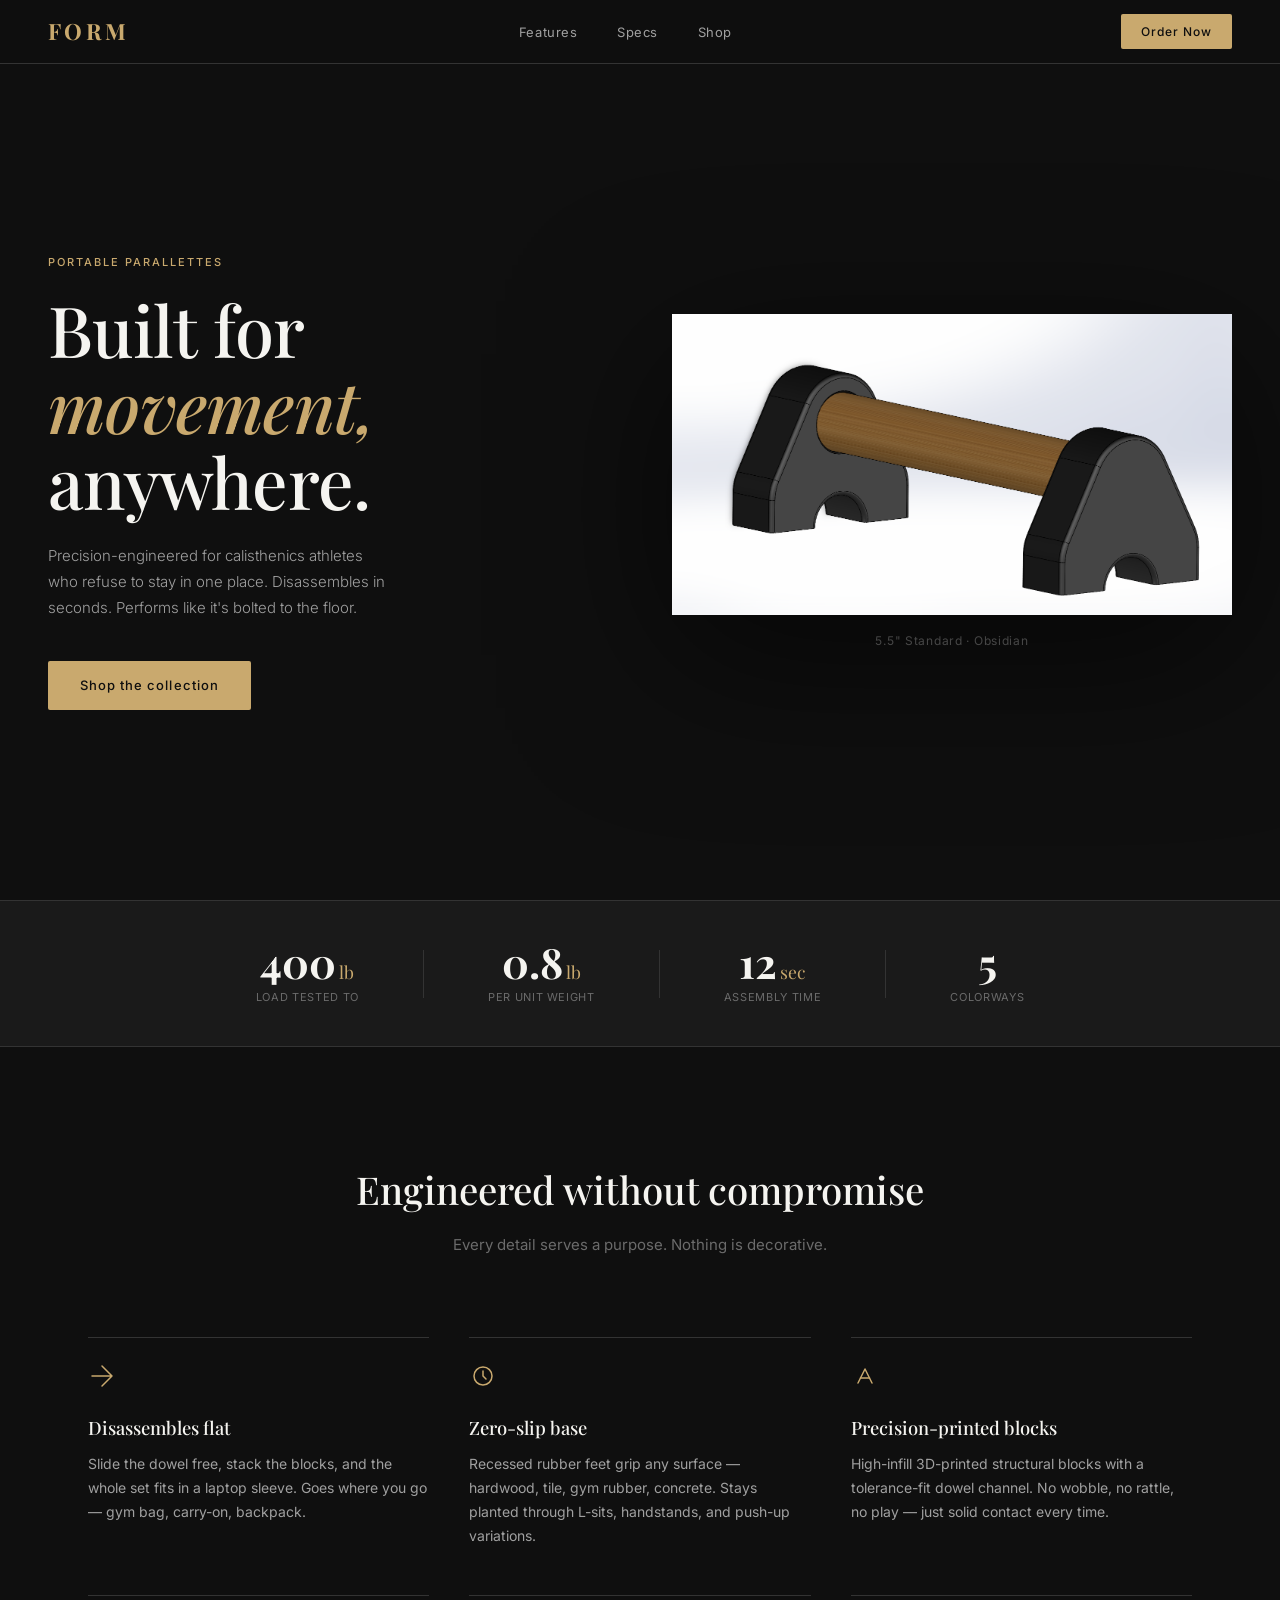
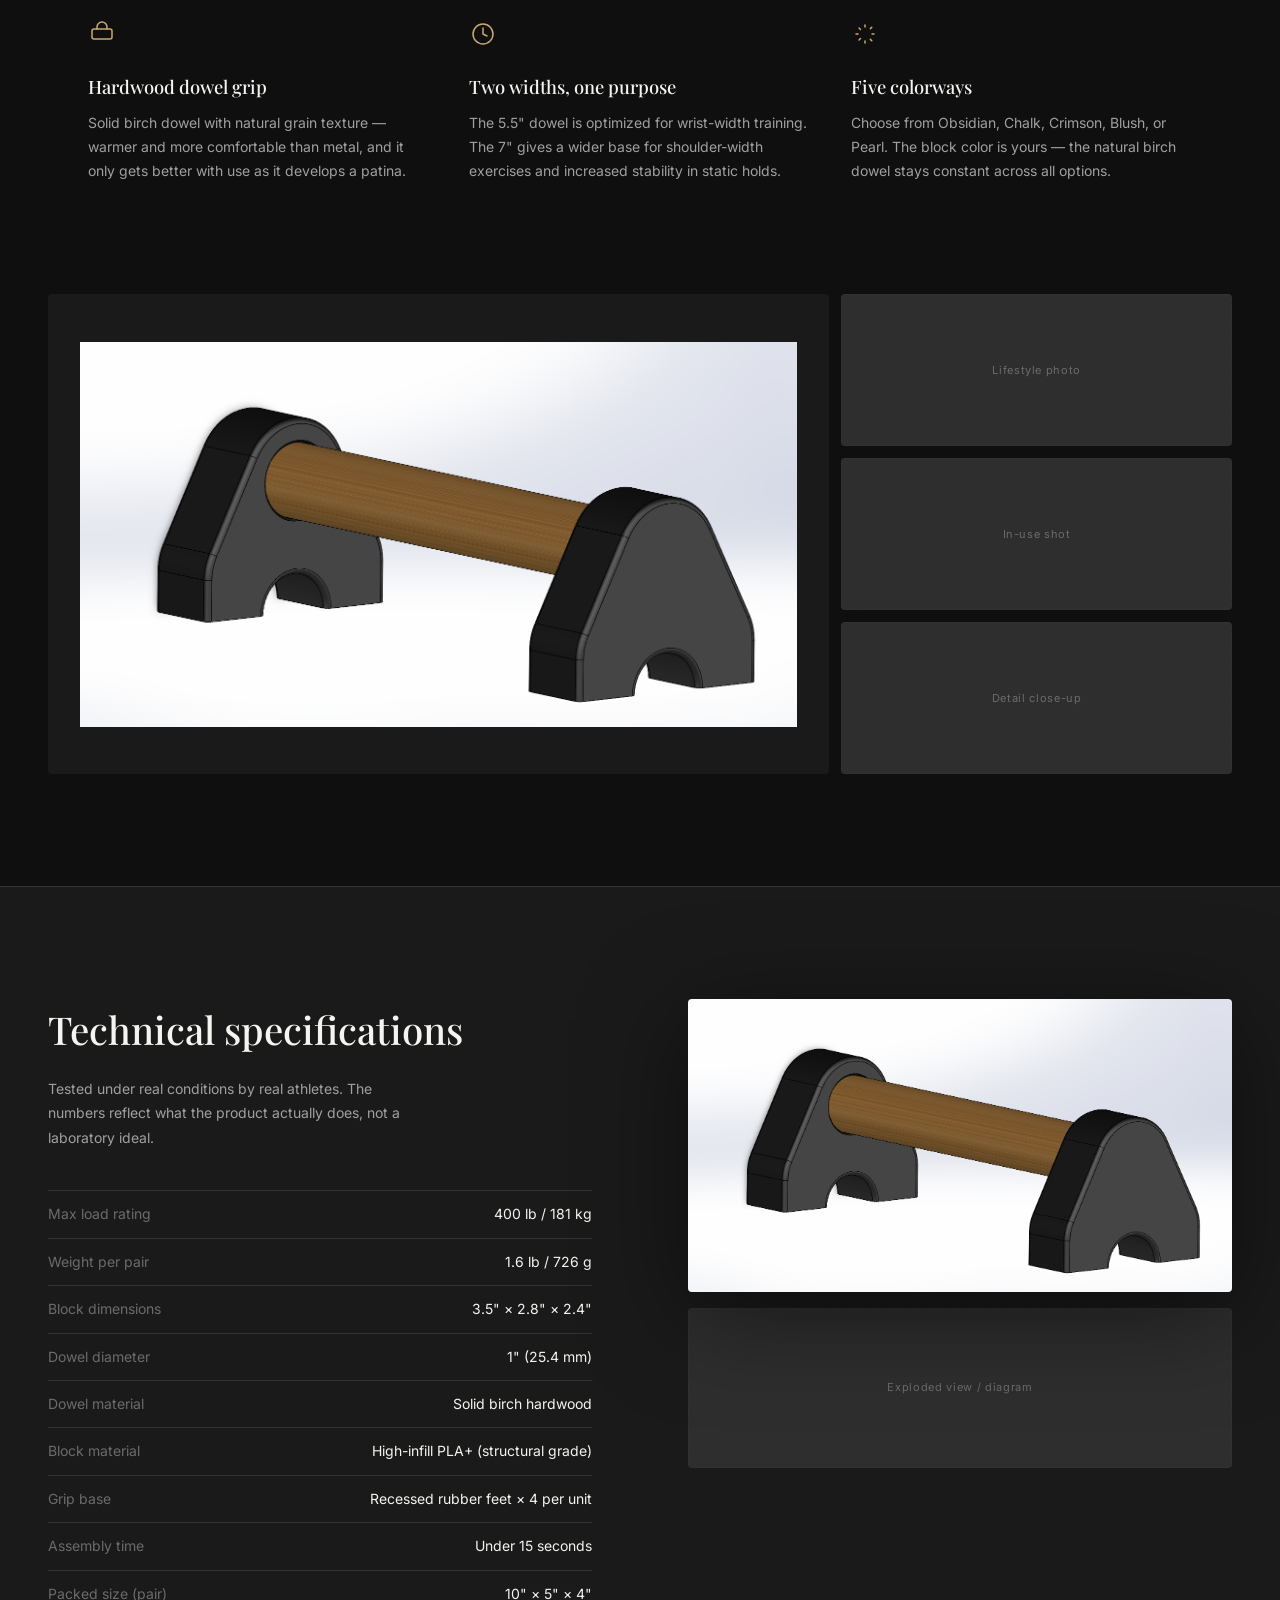
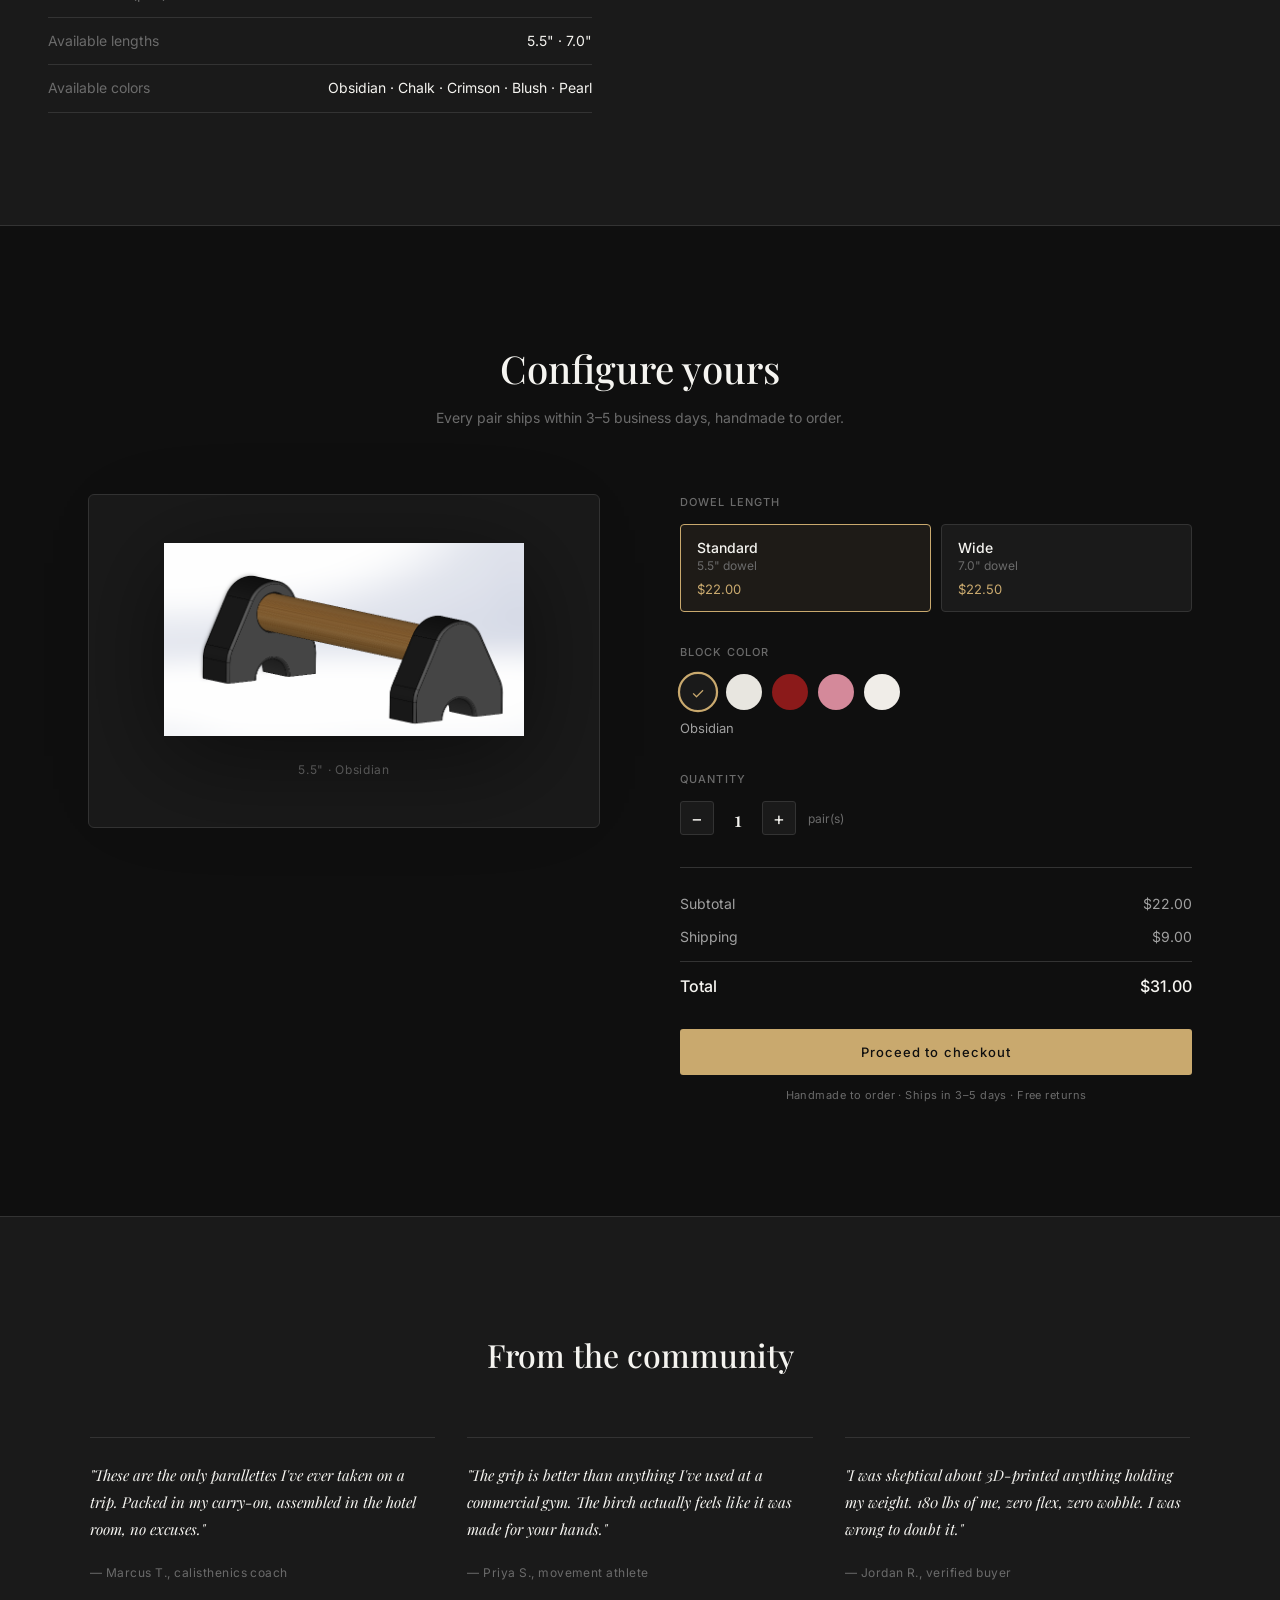
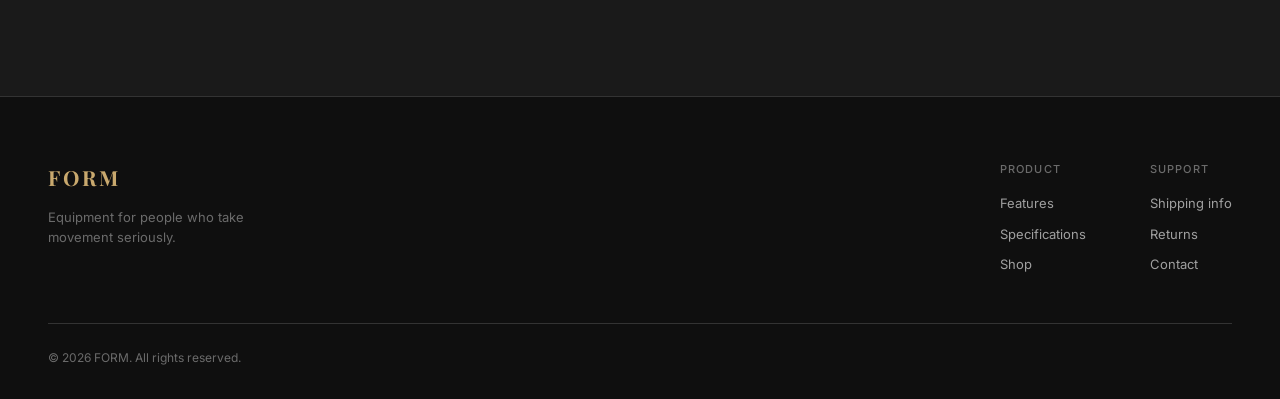
==== index.html @ 9b59d0ac "Add files via upload" ====
<!DOCTYPE html>
<html lang="en">
<head>
  <meta charset="UTF-8">
  <meta name="viewport" content="width=device-width, initial-scale=1.0">
  <title>FORM — Portable Parallettes</title>
  <link rel="stylesheet" href="css/style.css">
  <link rel="preconnect" href="https://fonts.googleapis.com">
  <link href="https://fonts.googleapis.com/css2?family=Playfair+Display:ital,wght@0,400;0,500;0,700;1,400&family=Inter:wght@300;400;500&display=swap" rel="stylesheet">
</head>
<body>

  <!-- NAV -->
  <nav class="nav">
    <a href="#" class="nav-logo">FORM</a>
    <ul class="nav-links">
      <li><a href="#features">Features</a></li>
      <li><a href="#specs">Specs</a></li>
      <li><a href="#shop">Shop</a></li>
    </ul>
    <a href="#shop" class="nav-cta">Order Now</a>
  </nav>

  <!-- HERO -->
  <section class="hero">
    <div class="hero-text">
      <p class="hero-eyebrow">Portable parallettes</p>
      <h1 class="hero-headline">Built for<br><em>movement,</em><br>anywhere.</h1>
      <p class="hero-sub">Precision-engineered for calisthenics athletes who refuse to stay in one place. Disassembles in seconds. Performs like it's bolted to the floor.</p>
      <a href="#shop" class="btn-primary">Shop the collection</a>
    </div>
    <div class="hero-image">
      <img src="images/product-hero.png" alt="FORM parallette — black with wood dowel" class="hero-img">
      <div class="hero-img-label">5.5" Standard · Obsidian</div>
    </div>
  </section>

  <!-- STATS BAR -->
  <div class="stats-bar">
    <div class="stat">
      <span class="stat-num">400<span class="stat-unit">lb</span></span>
      <span class="stat-label">Load tested to</span>
    </div>
    <div class="stat-divider"></div>
    <div class="stat">
      <span class="stat-num">0.8<span class="stat-unit">lb</span></span>
      <span class="stat-label">Per unit weight</span>
    </div>
    <div class="stat-divider"></div>
    <div class="stat">
      <span class="stat-num">12<span class="stat-unit">sec</span></span>
      <span class="stat-label">Assembly time</span>
    </div>
    <div class="stat-divider"></div>
    <div class="stat">
      <span class="stat-num">5</span>
      <span class="stat-label">Colorways</span>
    </div>
  </div>

  <!-- FEATURES -->
  <section class="features" id="features">
    <div class="features-header">
      <h2>Engineered without compromise</h2>
      <p>Every detail serves a purpose. Nothing is decorative.</p>
    </div>
    <div class="features-grid">
      <div class="feature-item">
        <div class="feature-icon">
          <svg width="28" height="28" viewBox="0 0 28 28" fill="none"><path d="M4 14h20M14 4l10 10-10 10" stroke="currentColor" stroke-width="1.5" stroke-linecap="round" stroke-linejoin="round"/></svg>
        </div>
        <h3>Disassembles flat</h3>
        <p>Slide the dowel free, stack the blocks, and the whole set fits in a laptop sleeve. Goes where you go — gym bag, carry-on, backpack.</p>
      </div>
      <div class="feature-item">
        <div class="feature-icon">
          <svg width="28" height="28" viewBox="0 0 28 28" fill="none"><circle cx="14" cy="14" r="9" stroke="currentColor" stroke-width="1.5"/><path d="M14 9v5l3 3" stroke="currentColor" stroke-width="1.5" stroke-linecap="round"/></svg>
        </div>
        <h3>Zero-slip base</h3>
        <p>Recessed rubber feet grip any surface — hardwood, tile, gym rubber, concrete. Stays planted through L-sits, handstands, and push-up variations.</p>
      </div>
      <div class="feature-item">
        <div class="feature-icon">
          <svg width="28" height="28" viewBox="0 0 28 28" fill="none"><path d="M7 21l7-14 7 14" stroke="currentColor" stroke-width="1.5" stroke-linecap="round" stroke-linejoin="round"/><path d="M9.5 16h9" stroke="currentColor" stroke-width="1.5" stroke-linecap="round"/></svg>
        </div>
        <h3>Precision-printed blocks</h3>
        <p>High-infill 3D-printed structural blocks with a tolerance-fit dowel channel. No wobble, no rattle, no play — just solid contact every time.</p>
      </div>
      <div class="feature-item">
        <div class="feature-icon">
          <svg width="28" height="28" viewBox="0 0 28 28" fill="none"><rect x="4" y="9" width="20" height="10" rx="2" stroke="currentColor" stroke-width="1.5"/><path d="M9 9V7a5 5 0 0 1 10 0v2" stroke="currentColor" stroke-width="1.5" stroke-linecap="round"/></svg>
        </div>
        <h3>Hardwood dowel grip</h3>
        <p>Solid birch dowel with natural grain texture — warmer and more comfortable than metal, and it only gets better with use as it develops a patina.</p>
      </div>
      <div class="feature-item">
        <div class="feature-icon">
          <svg width="28" height="28" viewBox="0 0 28 28" fill="none"><path d="M14 4C8.477 4 4 8.477 4 14s4.477 10 10 10 10-4.477 10-10S19.523 4 14 4z" stroke="currentColor" stroke-width="1.5"/><path d="M14 8v6l4 2" stroke="currentColor" stroke-width="1.5" stroke-linecap="round"/></svg>
        </div>
        <h3>Two widths, one purpose</h3>
        <p>The 5.5" dowel is optimized for wrist-width training. The 7" gives a wider base for shoulder-width exercises and increased stability in static holds.</p>
      </div>
      <div class="feature-item">
        <div class="feature-icon">
          <svg width="28" height="28" viewBox="0 0 28 28" fill="none"><path d="M5 14h2m14 0h2M14 5v2m0 14v2M8.05 8.05l1.414 1.414m9.9 9.9 1.414 1.414M8.05 19.95l1.414-1.414m9.9-9.9 1.414-1.414" stroke="currentColor" stroke-width="1.5" stroke-linecap="round"/></svg>
        </div>
        <h3>Five colorways</h3>
        <p>Choose from Obsidian, Chalk, Crimson, Blush, or Pearl. The block color is yours — the natural birch dowel stays constant across all options.</p>
      </div>
    </div>
  </section>

  <!-- PHOTO GALLERY PLACEHOLDER -->
  <section class="gallery">
    <div class="gallery-main">
      <img src="images/product-hero.png" alt="FORM parallette" class="gallery-hero-img">
    </div>
    <div class="gallery-side">
      <div class="gallery-placeholder">
        <span>Lifestyle photo</span>
      </div>
      <div class="gallery-placeholder">
        <span>In-use shot</span>
      </div>
      <div class="gallery-placeholder">
        <span>Detail close-up</span>
      </div>
    </div>
  </section>

  <!-- SPECS -->
  <section class="specs" id="specs">
    <div class="specs-inner">
      <div class="specs-text">
        <h2>Technical specifications</h2>
        <p>Tested under real conditions by real athletes. The numbers reflect what the product actually does, not a laboratory ideal.</p>
        <div class="specs-table">
          <div class="spec-row">
            <span class="spec-key">Max load rating</span>
            <span class="spec-val">400 lb / 181 kg</span>
          </div>
          <div class="spec-row">
            <span class="spec-key">Weight per pair</span>
            <span class="spec-val">1.6 lb / 726 g</span>
          </div>
          <div class="spec-row">
            <span class="spec-key">Block dimensions</span>
            <span class="spec-val">3.5" × 2.8" × 2.4"</span>
          </div>
          <div class="spec-row">
            <span class="spec-key">Dowel diameter</span>
            <span class="spec-val">1" (25.4 mm)</span>
          </div>
          <div class="spec-row">
            <span class="spec-key">Dowel material</span>
            <span class="spec-val">Solid birch hardwood</span>
          </div>
          <div class="spec-row">
            <span class="spec-key">Block material</span>
            <span class="spec-val">High-infill PLA+ (structural grade)</span>
          </div>
          <div class="spec-row">
            <span class="spec-key">Grip base</span>
            <span class="spec-val">Recessed rubber feet × 4 per unit</span>
          </div>
          <div class="spec-row">
            <span class="spec-key">Assembly time</span>
            <span class="spec-val">Under 15 seconds</span>
          </div>
          <div class="spec-row">
            <span class="spec-key">Packed size (pair)</span>
            <span class="spec-val">10" × 5" × 4"</span>
          </div>
          <div class="spec-row">
            <span class="spec-key">Available lengths</span>
            <span class="spec-val">5.5" · 7.0"</span>
          </div>
          <div class="spec-row">
            <span class="spec-key">Available colors</span>
            <span class="spec-val">Obsidian · Chalk · Crimson · Blush · Pearl</span>
          </div>
        </div>
      </div>
      <div class="specs-image">
        <img src="images/product-hero.png" alt="FORM parallette detail" class="specs-img">
        <div class="specs-image-placeholder">
          <span>Exploded view / diagram</span>
        </div>
      </div>
    </div>
  </section>

  <!-- SHOP -->
  <section class="shop" id="shop">
    <div class="shop-inner">
      <div class="shop-header">
        <h2>Configure yours</h2>
        <p>Every pair ships within 3–5 business days, handmade to order.</p>
      </div>

      <div class="configurator">
        <div class="configurator-preview">
          <img src="images/product-hero.png" alt="Product preview" class="config-img" id="config-preview">
          <div class="config-badge" id="config-badge">5.5" · Obsidian</div>
        </div>

        <div class="configurator-options">
          <div class="option-group">
            <label class="option-label">Dowel length</label>
            <div class="size-options">
              <button class="size-btn active" data-size="5.5" data-price="22.00" onclick="selectSize(this)">
                <span class="size-name">Standard</span>
                <span class="size-dim">5.5" dowel</span>
                <span class="size-price">$22.00</span>
              </button>
              <button class="size-btn" data-size="7.0" data-price="22.50" onclick="selectSize(this)">
                <span class="size-name">Wide</span>
                <span class="size-dim">7.0" dowel</span>
                <span class="size-price">$22.50</span>
              </button>
            </div>
          </div>

          <div class="option-group">
            <label class="option-label">Block color</label>
            <div class="color-options">
              <button class="color-btn active" data-color="Obsidian" data-hex="#1a1a1a" onclick="selectColor(this)" style="--c: #1a1a1a" title="Obsidian">
                <span class="color-check">✓</span>
              </button>
              <button class="color-btn" data-color="Chalk" data-hex="#e8e6e0" onclick="selectColor(this)" style="--c: #e8e6e0" title="Chalk"></button>
              <button class="color-btn" data-color="Crimson" data-hex="#8b1a1a" onclick="selectColor(this)" style="--c: #8b1a1a" title="Crimson"></button>
              <button class="color-btn" data-color="Blush" data-hex="#d4899a" onclick="selectColor(this)" style="--c: #d4899a" title="Blush"></button>
              <button class="color-btn" data-color="Pearl" data-hex="#f0ede8" onclick="selectColor(this)" style="--c: #f0ede8" title="Pearl"></button>
            </div>
            <p class="color-name-display" id="color-name-display">Obsidian</p>
          </div>

          <div class="option-group">
            <label class="option-label">Quantity</label>
            <div class="qty-control">
              <button class="qty-btn" onclick="changeQty(-1)">−</button>
              <span class="qty-display" id="qty-display">1</span>
              <button class="qty-btn" onclick="changeQty(1)">+</button>
              <span class="qty-note">pair(s)</span>
            </div>
          </div>

          <div class="price-summary">
            <div class="price-row">
              <span>Subtotal</span>
              <span id="subtotal">$22.00</span>
            </div>
            <div class="price-row">
              <span>Shipping</span>
              <span id="shipping-cost">$9.00</span>
            </div>
            <div class="price-row price-total">
              <span>Total</span>
              <span id="total-price">$31.00</span>
            </div>
          </div>

          <button class="btn-checkout" onclick="openCheckout()">Proceed to checkout</button>
          <p class="shop-note">Handmade to order · Ships in 3–5 days · Free returns</p>
        </div>
      </div>
    </div>
  </section>

  <!-- TESTIMONIALS -->
  <section class="testimonials">
    <h2>From the community</h2>
    <div class="testimonial-grid">
      <div class="testimonial">
        <p>"These are the only parallettes I've ever taken on a trip. Packed in my carry-on, assembled in the hotel room, no excuses."</p>
        <span class="testimonial-author">— Marcus T., calisthenics coach</span>
      </div>
      <div class="testimonial">
        <p>"The grip is better than anything I've used at a commercial gym. The birch actually feels like it was made for your hands."</p>
        <span class="testimonial-author">— Priya S., movement athlete</span>
      </div>
      <div class="testimonial">
        <p>"I was skeptical about 3D-printed anything holding my weight. 180 lbs of me, zero flex, zero wobble. I was wrong to doubt it."</p>
        <span class="testimonial-author">— Jordan R., verified buyer</span>
      </div>
    </div>
  </section>

  <!-- FOOTER -->
  <footer class="footer">
    <div class="footer-inner">
      <div class="footer-brand">
        <span class="footer-logo">FORM</span>
        <p>Equipment for people who take movement seriously.</p>
      </div>
      <div class="footer-links">
        <div class="footer-col">
          <h4>Product</h4>
          <a href="#features">Features</a>
          <a href="#specs">Specifications</a>
          <a href="#shop">Shop</a>
        </div>
        <div class="footer-col">
          <h4>Support</h4>
          <a href="#">Shipping info</a>
          <a href="#">Returns</a>
          <a href="#">Contact</a>
        </div>
      </div>
    </div>
    <div class="footer-bottom">
      <p>© 2026 FORM. All rights reserved.</p>
    </div>
  </footer>

  <!-- CHECKOUT MODAL -->
  <div class="modal-overlay" id="modal-overlay" onclick="closeCheckout()">
    <div class="modal" onclick="event.stopPropagation()">
      <button class="modal-close" onclick="closeCheckout()">✕</button>
      <h3 class="modal-title">Checkout</h3>
      <p class="modal-subtitle" id="modal-order-summary">1× 5.5" Standard · Obsidian — $31.00</p>

      <form class="checkout-form" onsubmit="submitOrder(event)">
        <div class="form-section">
          <h4>Contact</h4>
          <input type="email" placeholder="Email address" class="form-input" required>
        </div>
        <div class="form-section">
          <h4>Shipping address</h4>
          <input type="text" placeholder="Full name" class="form-input" required>
          <input type="text" placeholder="Street address" class="form-input" required>
          <div class="form-row">
            <input type="text" placeholder="City" class="form-input" required>
            <input type="text" placeholder="State" class="form-input" style="max-width: 80px" required>
            <input type="text" placeholder="ZIP" class="form-input" style="max-width: 90px" required>
          </div>
        </div>
        <div class="form-section">
          <h4>Payment</h4>
          <input type="text" placeholder="Card number" class="form-input" maxlength="19" oninput="formatCard(this)">
          <div class="form-row">
            <input type="text" placeholder="MM / YY" class="form-input" maxlength="7">
            <input type="text" placeholder="CVV" class="form-input" maxlength="4" style="max-width: 80px">
          </div>
        </div>
        <div class="modal-total">
          <span>Total due</span>
          <span id="modal-total-display">$31.00</span>
        </div>
        <button type="submit" class="btn-checkout" style="width:100%">Place order</button>
        <p class="modal-note">This is a demo storefront. No real charges will be made.</p>
      </form>
    </div>
  </div>

  <!-- SUCCESS OVERLAY -->
  <div class="modal-overlay" id="success-overlay" style="display:none">
    <div class="modal success-modal">
      <div class="success-icon">✓</div>
      <h3>Order confirmed</h3>
      <p>Thank you for your order. You'll receive a confirmation email shortly with tracking information.</p>
      <button class="btn-checkout" onclick="closeSuccess()" style="width:100%; margin-top: 1.5rem">Back to shop</button>
    </div>
  </div>

  <script src="js/main.js"></script>
</body>
</html>
---- css/style.css ----
/* ============================================================
   FORM — Portable Parallettes
   Design: Luxury fitness, dark palette, Playfair + Inter
   ============================================================ */

*, *::before, *::after { box-sizing: border-box; margin: 0; padding: 0; }

:root {
  --black:   #0f0f0f;
  --dark:    #1a1a1a;
  --mid:     #2e2e2e;
  --border:  #333;
  --muted:   #6b6b6b;
  --light:   #a0a0a0;
  --offwhite:#f5f4f0;
  --white:   #ffffff;
  --gold:    #c9a96e;
  --gold-lt: #dfc08a;

  --serif: 'Playfair Display', Georgia, serif;
  --sans:  'Inter', system-ui, sans-serif;
}

html { scroll-behavior: smooth; }

body {
  background: var(--black);
  color: var(--offwhite);
  font-family: var(--sans);
  font-size: 16px;
  line-height: 1.6;
  -webkit-font-smoothing: antialiased;
}

img { display: block; max-width: 100%; }
a { color: inherit; text-decoration: none; }
button { cursor: pointer; font-family: var(--sans); border: none; background: none; }

/* ── NAV ── */
.nav {
  position: fixed;
  top: 0; left: 0; right: 0;
  z-index: 100;
  display: flex;
  align-items: center;
  justify-content: space-between;
  padding: 0 3rem;
  height: 64px;
  background: rgba(15,15,15,0.92);
  backdrop-filter: blur(12px);
  border-bottom: 1px solid var(--border);
}

.nav-logo {
  font-family: var(--serif);
  font-size: 1.4rem;
  font-weight: 700;
  letter-spacing: 0.15em;
  color: var(--gold);
}

.nav-links {
  display: flex;
  gap: 2.5rem;
  list-style: none;
}

.nav-links a {
  font-size: 13px;
  font-weight: 400;
  color: var(--light);
  letter-spacing: 0.04em;
  transition: color 0.2s;
}
.nav-links a:hover { color: var(--offwhite); }

.nav-cta {
  font-size: 12px;
  font-weight: 500;
  letter-spacing: 0.08em;
  color: var(--black);
  background: var(--gold);
  padding: 8px 20px;
  border-radius: 2px;
  transition: background 0.2s;
}
.nav-cta:hover { background: var(--gold-lt); }

/* ── HERO ── */
.hero {
  min-height: 100vh;
  display: grid;
  grid-template-columns: 1fr 1fr;
  align-items: center;
  padding: 0 3rem;
  padding-top: 64px;
  gap: 4rem;
  max-width: 1400px;
  margin: 0 auto;
}

.hero-eyebrow {
  font-size: 11px;
  font-weight: 500;
  letter-spacing: 0.18em;
  color: var(--gold);
  text-transform: uppercase;
  margin-bottom: 1.2rem;
}

.hero-headline {
  font-family: var(--serif);
  font-size: clamp(3rem, 5.5vw, 5.2rem);
  font-weight: 500;
  line-height: 1.08;
  letter-spacing: -0.01em;
  margin-bottom: 1.5rem;
  color: var(--offwhite);
}
.hero-headline em {
  font-style: italic;
  color: var(--gold);
}

.hero-sub {
  font-size: 15px;
  font-weight: 300;
  color: var(--light);
  line-height: 1.75;
  max-width: 38ch;
  margin-bottom: 2.5rem;
}

.btn-primary {
  display: inline-block;
  font-size: 13px;
  font-weight: 500;
  letter-spacing: 0.08em;
  color: var(--black);
  background: var(--gold);
  padding: 14px 32px;
  border-radius: 2px;
  transition: background 0.2s, transform 0.15s;
}
.btn-primary:hover { background: var(--gold-lt); transform: translateY(-1px); }

.hero-image {
  display: flex;
  flex-direction: column;
  align-items: center;
  position: relative;
}

.hero-img {
  width: 100%;
  max-width: 620px;
  filter: drop-shadow(0 40px 80px rgba(0,0,0,0.6));
}

.hero-img-label {
  margin-top: 1rem;
  font-size: 12px;
  color: var(--muted);
  letter-spacing: 0.06em;
}

/* ── STATS BAR ── */
.stats-bar {
  display: flex;
  align-items: center;
  justify-content: center;
  gap: 0;
  background: var(--dark);
  border-top: 1px solid var(--border);
  border-bottom: 1px solid var(--border);
  padding: 2.5rem 3rem;
}

.stat {
  display: flex;
  flex-direction: column;
  align-items: center;
  gap: 6px;
  padding: 0 4rem;
}

.stat-num {
  font-family: var(--serif);
  font-size: 2.6rem;
  font-weight: 700;
  color: var(--offwhite);
  line-height: 1;
}
.stat-unit {
  font-size: 1.1rem;
  font-weight: 400;
  color: var(--gold);
  margin-left: 3px;
}
.stat-label {
  font-size: 11px;
  color: var(--muted);
  letter-spacing: 0.06em;
  text-transform: uppercase;
}

.stat-divider {
  width: 1px;
  height: 48px;
  background: var(--border);
}

/* ── FEATURES ── */
.features {
  padding: 7rem 3rem;
  max-width: 1200px;
  margin: 0 auto;
}

.features-header {
  text-align: center;
  margin-bottom: 5rem;
}
.features-header h2 {
  font-family: var(--serif);
  font-size: clamp(1.8rem, 3vw, 2.8rem);
  font-weight: 500;
  margin-bottom: 0.75rem;
}
.features-header p {
  font-size: 15px;
  color: var(--muted);
}

.features-grid {
  display: grid;
  grid-template-columns: repeat(3, 1fr);
  gap: 3rem 2.5rem;
}

.feature-item {
  border-top: 1px solid var(--border);
  padding-top: 1.5rem;
}

.feature-icon {
  color: var(--gold);
  margin-bottom: 1rem;
}

.feature-item h3 {
  font-family: var(--serif);
  font-size: 1.15rem;
  font-weight: 500;
  margin-bottom: 0.6rem;
  color: var(--offwhite);
}

.feature-item p {
  font-size: 14px;
  color: var(--light);
  line-height: 1.7;
}

/* ── GALLERY ── */
.gallery {
  display: grid;
  grid-template-columns: 2fr 1fr;
  gap: 12px;
  padding: 0 3rem;
  max-width: 1400px;
  margin: 0 auto 7rem;
}

.gallery-main {
  background: var(--dark);
  border-radius: 4px;
  overflow: hidden;
  display: flex;
  align-items: center;
  justify-content: center;
  min-height: 480px;
}

.gallery-hero-img {
  width: 100%;
  height: 100%;
  object-fit: contain;
  padding: 2rem;
}

.gallery-side {
  display: grid;
  grid-template-rows: repeat(3, 1fr);
  gap: 12px;
}

.gallery-placeholder {
  background: var(--mid);
  border-radius: 4px;
  display: flex;
  align-items: center;
  justify-content: center;
  min-height: 140px;
  border: 1px dashed var(--border);
}
.gallery-placeholder span {
  font-size: 11px;
  color: var(--muted);
  letter-spacing: 0.06em;
}

/* ── SPECS ── */
.specs {
  background: var(--dark);
  border-top: 1px solid var(--border);
  border-bottom: 1px solid var(--border);
  padding: 7rem 3rem;
}

.specs-inner {
  display: grid;
  grid-template-columns: 1fr 1fr;
  gap: 6rem;
  max-width: 1200px;
  margin: 0 auto;
  align-items: start;
}

.specs-text h2 {
  font-family: var(--serif);
  font-size: clamp(1.8rem, 3vw, 2.6rem);
  font-weight: 500;
  margin-bottom: 1rem;
}

.specs-text > p {
  font-size: 14px;
  color: var(--light);
  line-height: 1.75;
  margin-bottom: 2.5rem;
  max-width: 40ch;
}

.specs-table { border-top: 1px solid var(--border); }

.spec-row {
  display: flex;
  justify-content: space-between;
  align-items: center;
  padding: 12px 0;
  border-bottom: 1px solid var(--border);
  font-size: 14px;
  gap: 1rem;
}
.spec-key { color: var(--muted); }
.spec-val { color: var(--offwhite); text-align: right; }

.specs-image {
  position: sticky;
  top: 90px;
  display: flex;
  flex-direction: column;
  gap: 16px;
}

.specs-img {
  width: 100%;
  border-radius: 4px;
  filter: drop-shadow(0 20px 50px rgba(0,0,0,0.5));
}

.specs-image-placeholder {
  background: var(--mid);
  border-radius: 4px;
  border: 1px dashed var(--border);
  height: 160px;
  display: flex;
  align-items: center;
  justify-content: center;
}
.specs-image-placeholder span { font-size: 11px; color: var(--muted); letter-spacing: 0.06em; }

/* ── SHOP ── */
.shop {
  padding: 7rem 3rem;
  max-width: 1200px;
  margin: 0 auto;
}

.shop-header {
  text-align: center;
  margin-bottom: 4rem;
}
.shop-header h2 {
  font-family: var(--serif);
  font-size: clamp(1.8rem, 3vw, 2.8rem);
  font-weight: 500;
  margin-bottom: 0.5rem;
}
.shop-header p { font-size: 14px; color: var(--muted); }

.configurator {
  display: grid;
  grid-template-columns: 1fr 1fr;
  gap: 5rem;
  align-items: start;
}

.configurator-preview {
  position: sticky;
  top: 90px;
  display: flex;
  flex-direction: column;
  align-items: center;
  background: var(--dark);
  border-radius: 6px;
  padding: 3rem 2rem;
  border: 1px solid var(--border);
}

.config-img {
  width: 100%;
  max-width: 360px;
  filter: drop-shadow(0 20px 50px rgba(0,0,0,0.5));
  transition: opacity 0.3s;
}

.config-badge {
  margin-top: 1.5rem;
  font-size: 12px;
  color: var(--muted);
  letter-spacing: 0.06em;
}

.option-group { margin-bottom: 2rem; }

.option-label {
  display: block;
  font-size: 11px;
  font-weight: 500;
  letter-spacing: 0.1em;
  text-transform: uppercase;
  color: var(--muted);
  margin-bottom: 0.8rem;
}

.size-options { display: grid; grid-template-columns: 1fr 1fr; gap: 10px; }

.size-btn {
  display: flex;
  flex-direction: column;
  align-items: flex-start;
  padding: 14px 16px;
  border: 1px solid var(--border);
  border-radius: 4px;
  background: var(--dark);
  color: var(--offwhite);
  transition: border-color 0.2s, background 0.2s;
  text-align: left;
}
.size-btn.active {
  border-color: var(--gold);
  background: rgba(201,169,110,0.08);
}
.size-btn:hover:not(.active) { border-color: var(--muted); }

.size-name { font-size: 14px; font-weight: 500; }
.size-dim { font-size: 12px; color: var(--muted); margin-top: 2px; }
.size-price { font-size: 13px; color: var(--gold); margin-top: 8px; }

.color-options {
  display: flex;
  gap: 10px;
  margin-bottom: 8px;
}

.color-btn {
  width: 36px;
  height: 36px;
  border-radius: 50%;
  background: var(--c);
  border: 2px solid transparent;
  transition: border-color 0.2s, transform 0.15s;
  display: flex;
  align-items: center;
  justify-content: center;
  position: relative;
}
.color-btn.active { border-color: var(--gold); transform: scale(1.12); }
.color-btn:hover:not(.active) { transform: scale(1.06); }
.color-check {
  font-size: 14px;
  color: var(--gold);
  display: none;
}
.color-btn.active .color-check { display: block; }

.color-name-display {
  font-size: 13px;
  color: var(--light);
}

.qty-control {
  display: flex;
  align-items: center;
  gap: 12px;
}

.qty-btn {
  width: 34px;
  height: 34px;
  border: 1px solid var(--border);
  border-radius: 3px;
  background: var(--dark);
  color: var(--offwhite);
  font-size: 18px;
  display: flex;
  align-items: center;
  justify-content: center;
  transition: border-color 0.15s;
}
.qty-btn:hover { border-color: var(--gold); }

.qty-display {
  font-family: var(--serif);
  font-size: 1.3rem;
  font-weight: 500;
  min-width: 24px;
  text-align: center;
}
.qty-note { font-size: 12px; color: var(--muted); }

.price-summary {
  border-top: 1px solid var(--border);
  padding-top: 1.25rem;
  margin-bottom: 1.5rem;
}

.price-row {
  display: flex;
  justify-content: space-between;
  font-size: 14px;
  color: var(--light);
  padding: 5px 0;
}
.price-total {
  font-size: 16px;
  font-weight: 500;
  color: var(--offwhite);
  border-top: 1px solid var(--border);
  margin-top: 8px;
  padding-top: 12px;
}

.btn-checkout {
  display: block;
  width: 100%;
  padding: 15px;
  background: var(--gold);
  color: var(--black);
  font-size: 13px;
  font-weight: 500;
  letter-spacing: 0.08em;
  border-radius: 3px;
  transition: background 0.2s, transform 0.15s;
  text-align: center;
}
.btn-checkout:hover { background: var(--gold-lt); transform: translateY(-1px); }

.shop-note {
  margin-top: 12px;
  font-size: 11px;
  color: var(--muted);
  text-align: center;
  letter-spacing: 0.04em;
}

/* ── TESTIMONIALS ── */
.testimonials {
  background: var(--dark);
  border-top: 1px solid var(--border);
  padding: 7rem 3rem;
  text-align: center;
}

.testimonials h2 {
  font-family: var(--serif);
  font-size: clamp(1.6rem, 2.5vw, 2.4rem);
  font-weight: 500;
  margin-bottom: 3.5rem;
}

.testimonial-grid {
  display: grid;
  grid-template-columns: repeat(3, 1fr);
  gap: 2rem;
  max-width: 1100px;
  margin: 0 auto;
}

.testimonial {
  border-top: 1px solid var(--border);
  padding-top: 1.5rem;
  text-align: left;
}

.testimonial p {
  font-family: var(--serif);
  font-size: 15px;
  font-style: italic;
  line-height: 1.8;
  color: var(--offwhite);
  margin-bottom: 1rem;
}
.testimonial-author {
  font-size: 12px;
  color: var(--muted);
  letter-spacing: 0.04em;
}

/* ── FOOTER ── */
.footer {
  border-top: 1px solid var(--border);
  padding: 4rem 3rem 2rem;
}

.footer-inner {
  display: flex;
  justify-content: space-between;
  max-width: 1200px;
  margin: 0 auto;
  padding-bottom: 3rem;
  border-bottom: 1px solid var(--border);
  gap: 3rem;
}

.footer-logo {
  font-family: var(--serif);
  font-size: 1.3rem;
  font-weight: 700;
  letter-spacing: 0.15em;
  color: var(--gold);
  display: block;
  margin-bottom: 0.75rem;
}

.footer-brand p {
  font-size: 13px;
  color: var(--muted);
  max-width: 28ch;
}

.footer-links { display: flex; gap: 4rem; }

.footer-col { display: flex; flex-direction: column; gap: 10px; }

.footer-col h4 {
  font-size: 11px;
  font-weight: 500;
  letter-spacing: 0.1em;
  text-transform: uppercase;
  color: var(--muted);
  margin-bottom: 4px;
}

.footer-col a {
  font-size: 13px;
  color: var(--light);
  transition: color 0.2s;
}
.footer-col a:hover { color: var(--offwhite); }

.footer-bottom {
  max-width: 1200px;
  margin: 0 auto;
  padding-top: 1.5rem;
}
.footer-bottom p { font-size: 12px; color: var(--muted); }

/* ── MODAL ── */
.modal-overlay {
  position: fixed;
  inset: 0;
  background: rgba(0,0,0,0.75);
  z-index: 200;
  display: none;
  align-items: center;
  justify-content: center;
  padding: 1rem;
}
.modal-overlay.open { display: flex; }

.modal {
  background: var(--dark);
  border: 1px solid var(--border);
  border-radius: 6px;
  padding: 2.5rem;
  width: 100%;
  max-width: 480px;
  max-height: 90vh;
  overflow-y: auto;
  position: relative;
}

.modal-close {
  position: absolute;
  top: 1.25rem; right: 1.25rem;
  color: var(--muted);
  font-size: 16px;
  transition: color 0.15s;
}
.modal-close:hover { color: var(--offwhite); }

.modal-title {
  font-family: var(--serif);
  font-size: 1.6rem;
  font-weight: 500;
  margin-bottom: 4px;
}

.modal-subtitle {
  font-size: 13px;
  color: var(--muted);
  margin-bottom: 2rem;
}

.form-section { margin-bottom: 1.5rem; }

.form-section h4 {
  font-size: 11px;
  font-weight: 500;
  letter-spacing: 0.1em;
  text-transform: uppercase;
  color: var(--muted);
  margin-bottom: 0.75rem;
}

.form-input {
  display: block;
  width: 100%;
  padding: 11px 14px;
  background: var(--mid);
  border: 1px solid var(--border);
  border-radius: 3px;
  color: var(--offwhite);
  font-family: var(--sans);
  font-size: 14px;
  margin-bottom: 8px;
  transition: border-color 0.15s;
}
.form-input:focus { outline: none; border-color: var(--gold); }
.form-input::placeholder { color: var(--muted); }

.form-row {
  display: flex;
  gap: 8px;
}
.form-row .form-input { flex: 1; }

.modal-total {
  display: flex;
  justify-content: space-between;
  font-size: 15px;
  font-weight: 500;
  color: var(--offwhite);
  padding: 1rem 0;
  border-top: 1px solid var(--border);
  border-bottom: 1px solid var(--border);
  margin-bottom: 1rem;
}

.modal-note {
  text-align: center;
  font-size: 11px;
  color: var(--muted);
  margin-top: 10px;
}

/* ── SUCCESS MODAL ── */
.success-modal { text-align: center; }

.success-icon {
  width: 56px;
  height: 56px;
  border-radius: 50%;
  background: rgba(201,169,110,0.15);
  border: 1px solid var(--gold);
  color: var(--gold);
  font-size: 22px;
  display: flex;
  align-items: center;
  justify-content: center;
  margin: 0 auto 1.5rem;
}

.success-modal h3 {
  font-family: var(--serif);
  font-size: 1.6rem;
  font-weight: 500;
  margin-bottom: 0.75rem;
}

.success-modal p {
  font-size: 14px;
  color: var(--light);
  line-height: 1.7;
}

/* ── RESPONSIVE ── */
@media (max-width: 960px) {
  .nav { padding: 0 1.5rem; }
  .nav-links { display: none; }

  .hero {
    grid-template-columns: 1fr;
    padding: 6rem 1.5rem 3rem;
    min-height: auto;
    gap: 2.5rem;
  }
  .hero-image { order: -1; }
  .hero-headline { font-size: 2.8rem; }

  .stats-bar { flex-wrap: wrap; gap: 1.5rem; padding: 2rem 1.5rem; }
  .stat { padding: 0 1.5rem; }
  .stat-divider { display: none; }

  .features { padding: 4rem 1.5rem; }
  .features-grid { grid-template-columns: 1fr 1fr; gap: 2rem; }

  .gallery { grid-template-columns: 1fr; padding: 0 1.5rem; margin-bottom: 4rem; }
  .gallery-side { grid-template-columns: repeat(3, 1fr); grid-template-rows: 1fr; }

  .specs { padding: 4rem 1.5rem; }
  .specs-inner { grid-template-columns: 1fr; gap: 3rem; }
  .specs-image { position: static; }

  .shop { padding: 4rem 1.5rem; }
  .configurator { grid-template-columns: 1fr; gap: 2.5rem; }
  .configurator-preview { position: static; }

  .testimonials { padding: 4rem 1.5rem; }
  .testimonial-grid { grid-template-columns: 1fr; max-width: 480px; }

  .footer { padding: 3rem 1.5rem 1.5rem; }
  .footer-inner { flex-direction: column; }
  .footer-links { gap: 2rem; }
}

@media (max-width: 600px) {
  .features-grid { grid-template-columns: 1fr; }
  .gallery-side { grid-template-columns: 1fr; }
}

@media (prefers-reduced-motion: reduce) {
  * { transition: none !important; }
}
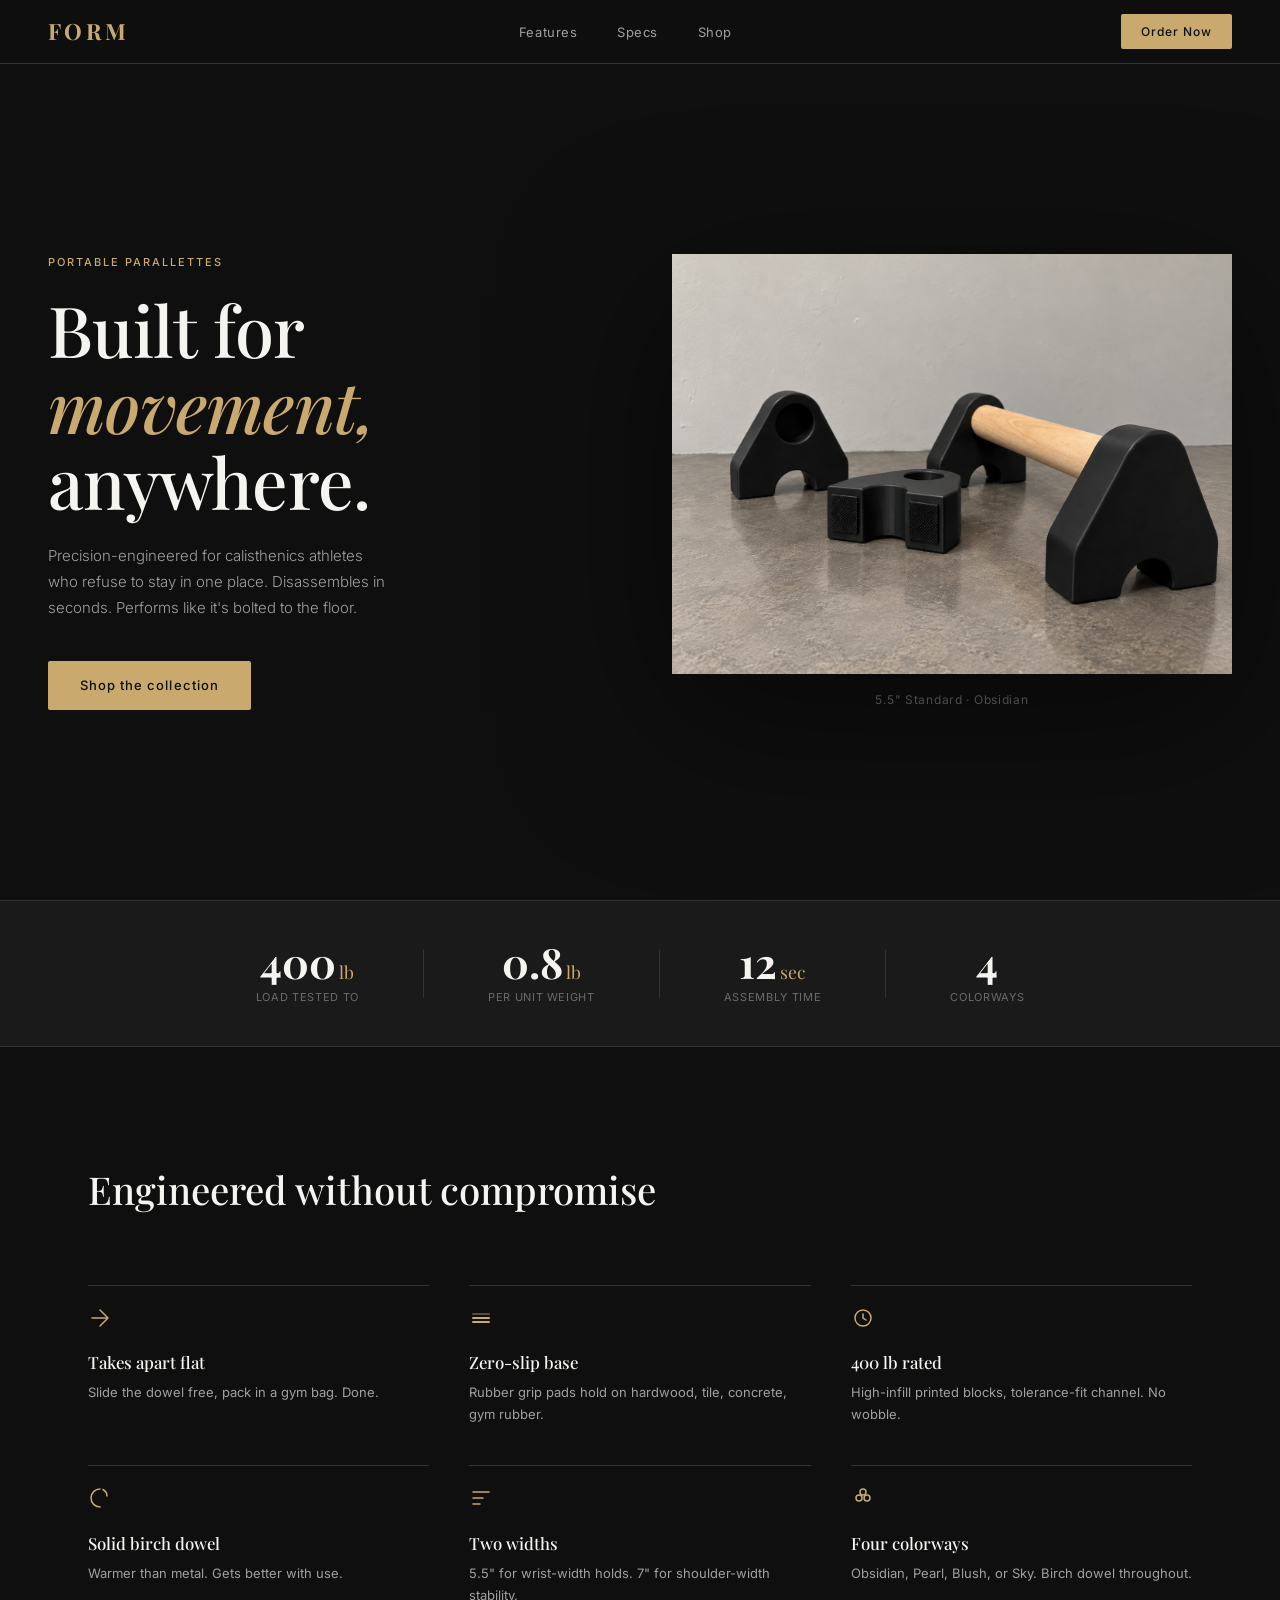
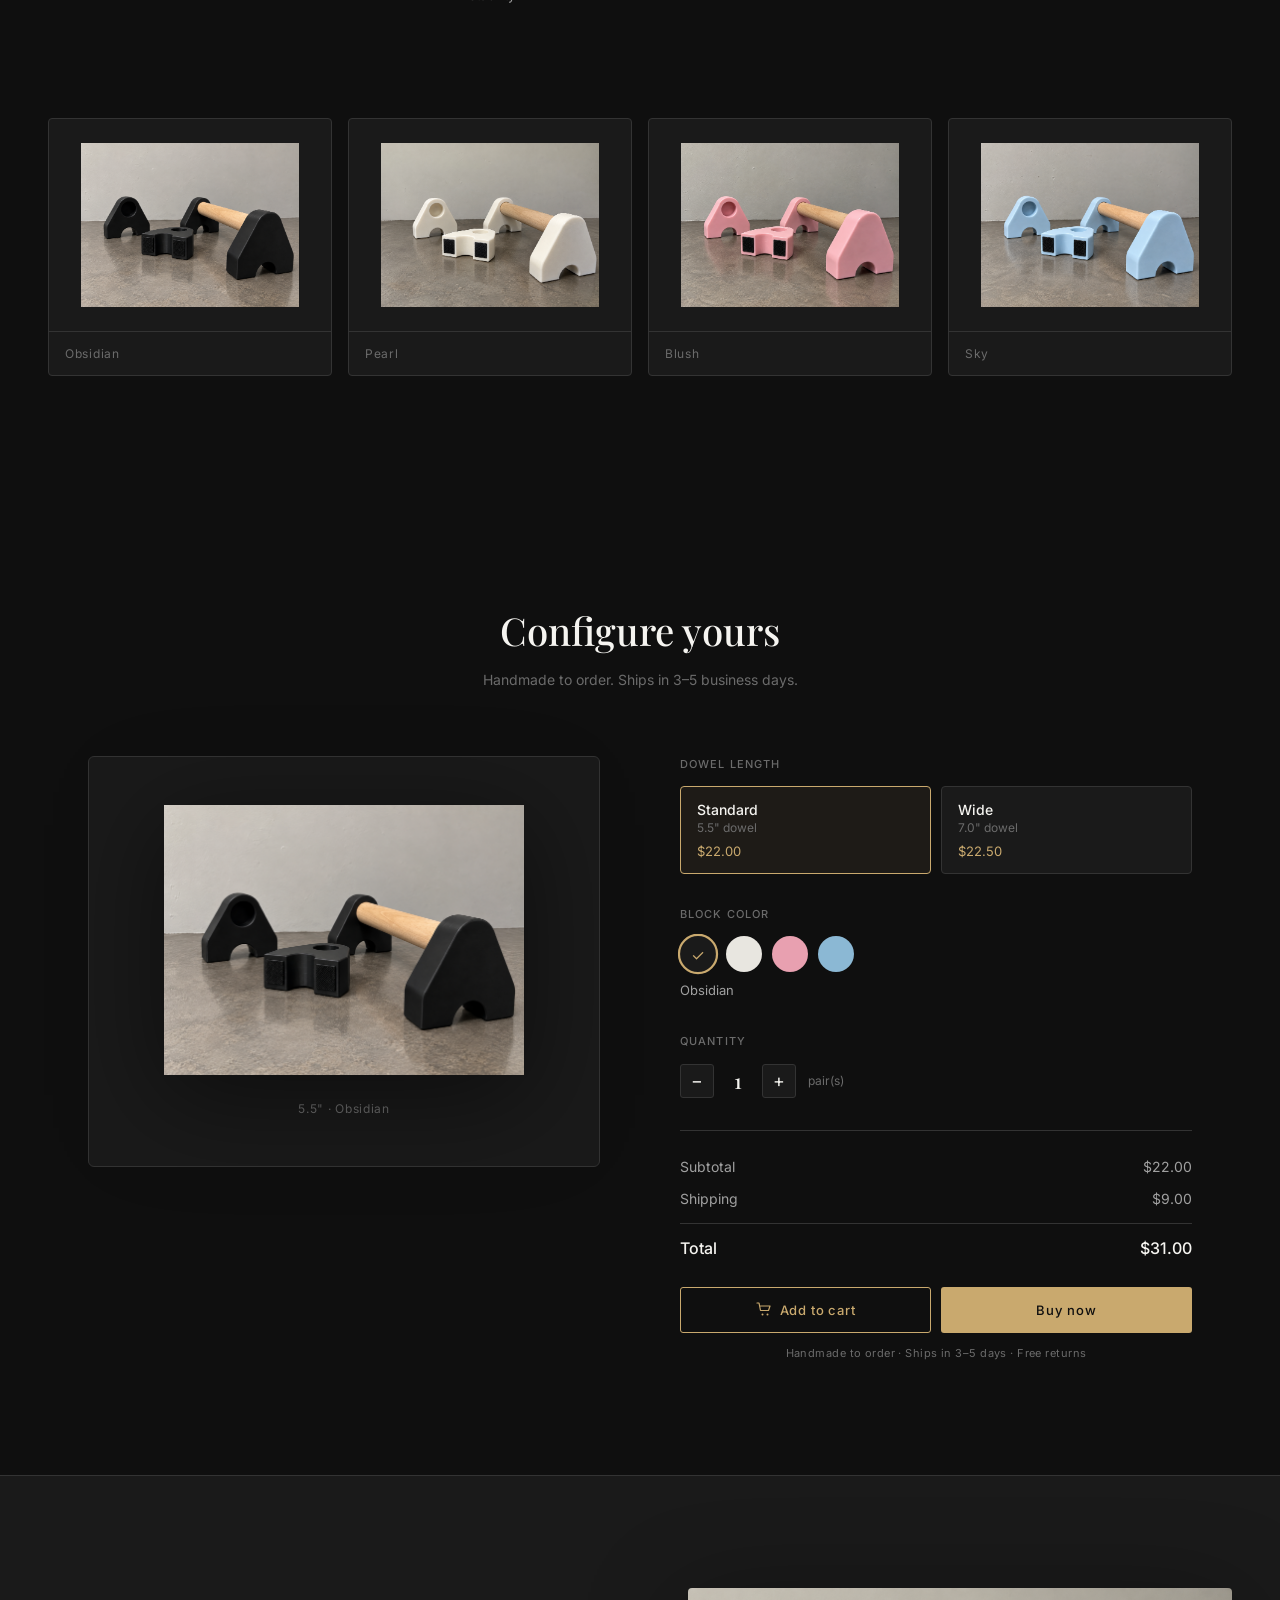
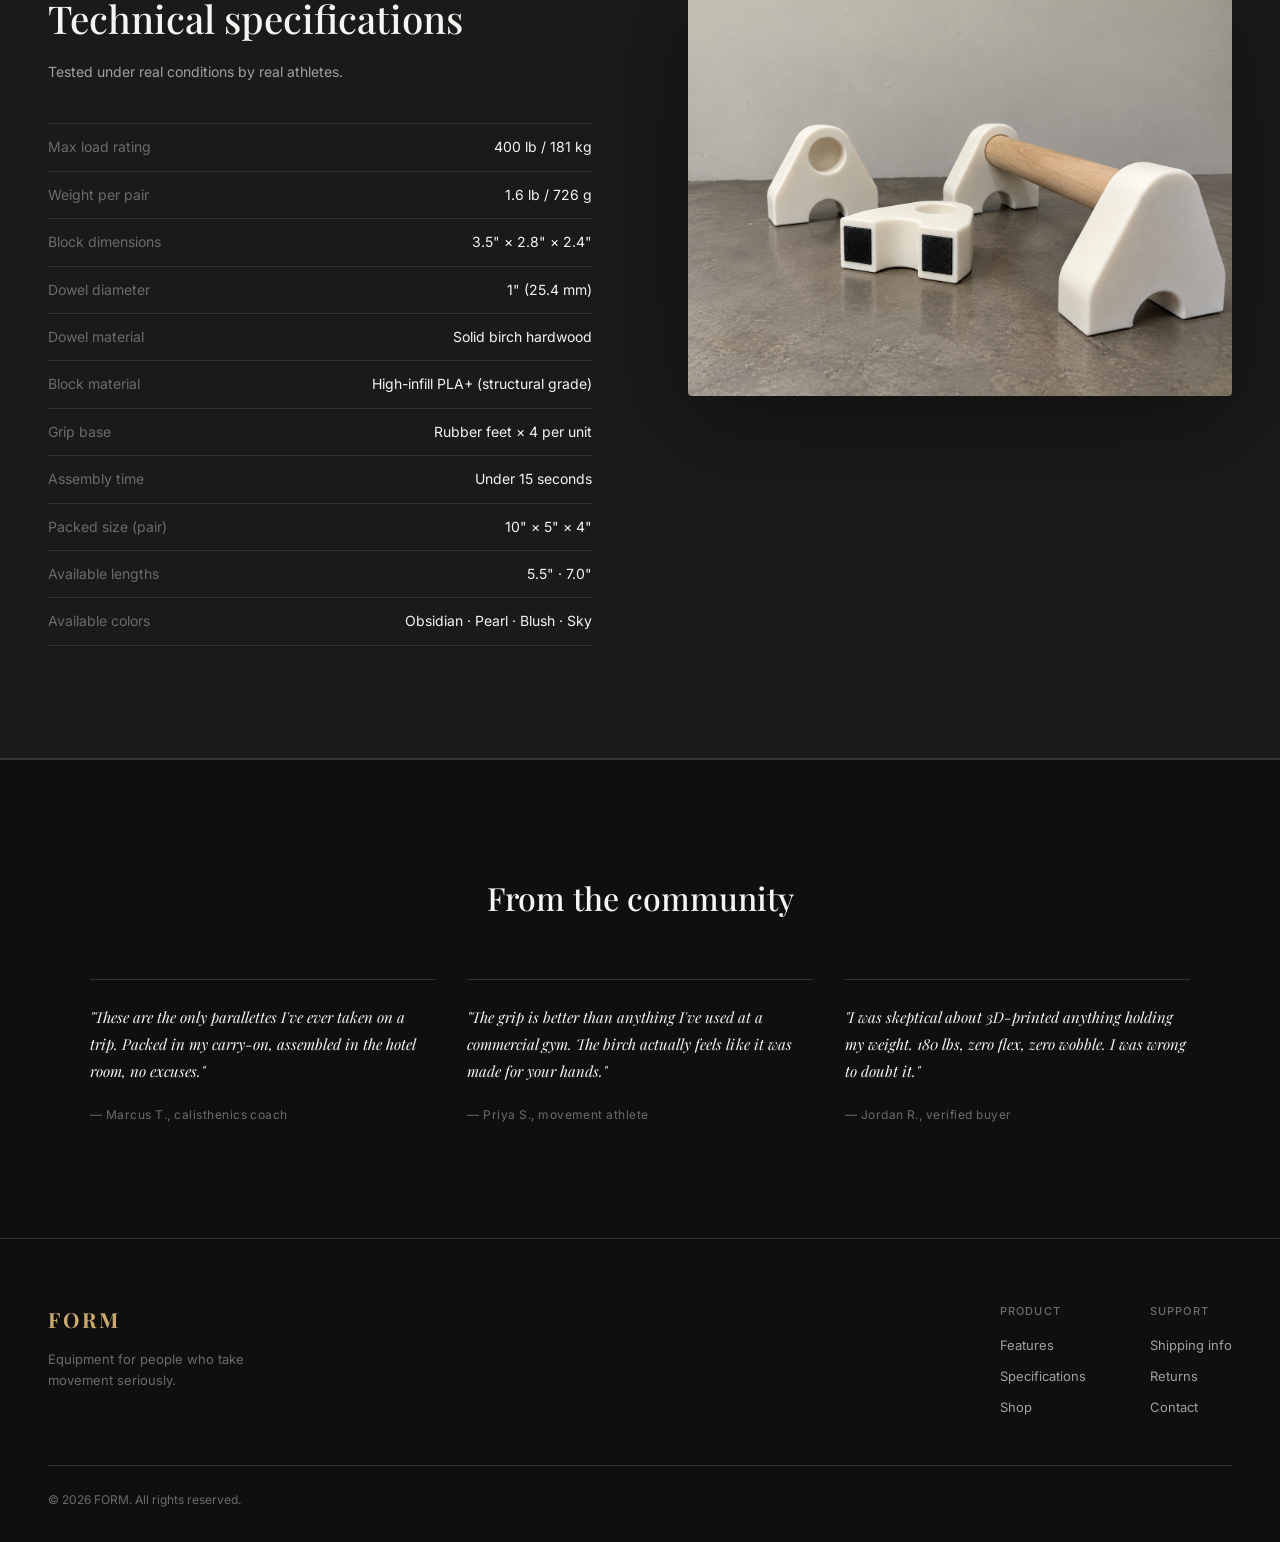
==== commit 35f306df: "Add files via upload" ====
--- a/index.html
+++ b/index.html
@@ -30,7 +30,7 @@
       <a href="#shop" class="btn-primary">Shop the collection</a>
     </div>
     <div class="hero-image">
-      <img src="images/product-hero.png" alt="FORM parallette — black with wood dowel" class="hero-img">
+      <img src="images/black.png" alt="FORM parallette — black" class="hero-img">
       <div class="hero-img-label">5.5" Standard · Obsidian</div>
     </div>
   </section>
@@ -53,7 +53,7 @@
     </div>
     <div class="stat-divider"></div>
     <div class="stat">
-      <span class="stat-num">5</span>
+      <span class="stat-num">4</span>
       <span class="stat-label">Colorways</span>
     </div>
   </div>
@@ -62,130 +62,71 @@
   <section class="features" id="features">
     <div class="features-header">
       <h2>Engineered without compromise</h2>
-      <p>Every detail serves a purpose. Nothing is decorative.</p>
     </div>
     <div class="features-grid">
       <div class="feature-item">
         <div class="feature-icon">
-          <svg width="28" height="28" viewBox="0 0 28 28" fill="none"><path d="M4 14h20M14 4l10 10-10 10" stroke="currentColor" stroke-width="1.5" stroke-linecap="round" stroke-linejoin="round"/></svg>
-        </div>
-        <h3>Disassembles flat</h3>
-        <p>Slide the dowel free, stack the blocks, and the whole set fits in a laptop sleeve. Goes where you go — gym bag, carry-on, backpack.</p>
-      </div>
-      <div class="feature-item">
-        <div class="feature-icon">
-          <svg width="28" height="28" viewBox="0 0 28 28" fill="none"><circle cx="14" cy="14" r="9" stroke="currentColor" stroke-width="1.5"/><path d="M14 9v5l3 3" stroke="currentColor" stroke-width="1.5" stroke-linecap="round"/></svg>
+          <svg width="24" height="24" viewBox="0 0 24 24" fill="none"><path d="M4 12h16M12 4l8 8-8 8" stroke="currentColor" stroke-width="1.5" stroke-linecap="round" stroke-linejoin="round"/></svg>
+        </div>
+        <h3>Takes apart flat</h3>
+        <p>Slide the dowel free, pack in a gym bag. Done.</p>
+      </div>
+      <div class="feature-item">
+        <div class="feature-icon">
+          <svg width="24" height="24" viewBox="0 0 24 24" fill="none"><rect x="3" y="11" width="18" height="2" rx="1" fill="currentColor"/><rect x="3" y="7" width="18" height="2" rx="1" fill="currentColor" opacity="0.4"/><rect x="3" y="15" width="18" height="2" rx="1" fill="currentColor" opacity="4"/></svg>
         </div>
         <h3>Zero-slip base</h3>
-        <p>Recessed rubber feet grip any surface — hardwood, tile, gym rubber, concrete. Stays planted through L-sits, handstands, and push-up variations.</p>
-      </div>
-      <div class="feature-item">
-        <div class="feature-icon">
-          <svg width="28" height="28" viewBox="0 0 28 28" fill="none"><path d="M7 21l7-14 7 14" stroke="currentColor" stroke-width="1.5" stroke-linecap="round" stroke-linejoin="round"/><path d="M9.5 16h9" stroke="currentColor" stroke-width="1.5" stroke-linecap="round"/></svg>
-        </div>
-        <h3>Precision-printed blocks</h3>
-        <p>High-infill 3D-printed structural blocks with a tolerance-fit dowel channel. No wobble, no rattle, no play — just solid contact every time.</p>
-      </div>
-      <div class="feature-item">
-        <div class="feature-icon">
-          <svg width="28" height="28" viewBox="0 0 28 28" fill="none"><rect x="4" y="9" width="20" height="10" rx="2" stroke="currentColor" stroke-width="1.5"/><path d="M9 9V7a5 5 0 0 1 10 0v2" stroke="currentColor" stroke-width="1.5" stroke-linecap="round"/></svg>
-        </div>
-        <h3>Hardwood dowel grip</h3>
-        <p>Solid birch dowel with natural grain texture — warmer and more comfortable than metal, and it only gets better with use as it develops a patina.</p>
-      </div>
-      <div class="feature-item">
-        <div class="feature-icon">
-          <svg width="28" height="28" viewBox="0 0 28 28" fill="none"><path d="M14 4C8.477 4 4 8.477 4 14s4.477 10 10 10 10-4.477 10-10S19.523 4 14 4z" stroke="currentColor" stroke-width="1.5"/><path d="M14 8v6l4 2" stroke="currentColor" stroke-width="1.5" stroke-linecap="round"/></svg>
-        </div>
-        <h3>Two widths, one purpose</h3>
-        <p>The 5.5" dowel is optimized for wrist-width training. The 7" gives a wider base for shoulder-width exercises and increased stability in static holds.</p>
-      </div>
-      <div class="feature-item">
-        <div class="feature-icon">
-          <svg width="28" height="28" viewBox="0 0 28 28" fill="none"><path d="M5 14h2m14 0h2M14 5v2m0 14v2M8.05 8.05l1.414 1.414m9.9 9.9 1.414 1.414M8.05 19.95l1.414-1.414m9.9-9.9 1.414-1.414" stroke="currentColor" stroke-width="1.5" stroke-linecap="round"/></svg>
-        </div>
-        <h3>Five colorways</h3>
-        <p>Choose from Obsidian, Chalk, Crimson, Blush, or Pearl. The block color is yours — the natural birch dowel stays constant across all options.</p>
-      </div>
-    </div>
-  </section>
-
-  <!-- PHOTO GALLERY PLACEHOLDER -->
-  <section class="gallery">
-    <div class="gallery-main">
-      <img src="images/product-hero.png" alt="FORM parallette" class="gallery-hero-img">
-    </div>
-    <div class="gallery-side">
-      <div class="gallery-placeholder">
-        <span>Lifestyle photo</span>
-      </div>
-      <div class="gallery-placeholder">
-        <span>In-use shot</span>
-      </div>
-      <div class="gallery-placeholder">
-        <span>Detail close-up</span>
-      </div>
-    </div>
-  </section>
-
-  <!-- SPECS -->
-  <section class="specs" id="specs">
-    <div class="specs-inner">
-      <div class="specs-text">
-        <h2>Technical specifications</h2>
-        <p>Tested under real conditions by real athletes. The numbers reflect what the product actually does, not a laboratory ideal.</p>
-        <div class="specs-table">
-          <div class="spec-row">
-            <span class="spec-key">Max load rating</span>
-            <span class="spec-val">400 lb / 181 kg</span>
-          </div>
-          <div class="spec-row">
-            <span class="spec-key">Weight per pair</span>
-            <span class="spec-val">1.6 lb / 726 g</span>
-          </div>
-          <div class="spec-row">
-            <span class="spec-key">Block dimensions</span>
-            <span class="spec-val">3.5" × 2.8" × 2.4"</span>
-          </div>
-          <div class="spec-row">
-            <span class="spec-key">Dowel diameter</span>
-            <span class="spec-val">1" (25.4 mm)</span>
-          </div>
-          <div class="spec-row">
-            <span class="spec-key">Dowel material</span>
-            <span class="spec-val">Solid birch hardwood</span>
-          </div>
-          <div class="spec-row">
-            <span class="spec-key">Block material</span>
-            <span class="spec-val">High-infill PLA+ (structural grade)</span>
-          </div>
-          <div class="spec-row">
-            <span class="spec-key">Grip base</span>
-            <span class="spec-val">Recessed rubber feet × 4 per unit</span>
-          </div>
-          <div class="spec-row">
-            <span class="spec-key">Assembly time</span>
-            <span class="spec-val">Under 15 seconds</span>
-          </div>
-          <div class="spec-row">
-            <span class="spec-key">Packed size (pair)</span>
-            <span class="spec-val">10" × 5" × 4"</span>
-          </div>
-          <div class="spec-row">
-            <span class="spec-key">Available lengths</span>
-            <span class="spec-val">5.5" · 7.0"</span>
-          </div>
-          <div class="spec-row">
-            <span class="spec-key">Available colors</span>
-            <span class="spec-val">Obsidian · Chalk · Crimson · Blush · Pearl</span>
-          </div>
-        </div>
-      </div>
-      <div class="specs-image">
-        <img src="images/product-hero.png" alt="FORM parallette detail" class="specs-img">
-        <div class="specs-image-placeholder">
-          <span>Exploded view / diagram</span>
-        </div>
+        <p>Rubber grip pads hold on hardwood, tile, concrete, gym rubber.</p>
+      </div>
+      <div class="feature-item">
+        <div class="feature-icon">
+          <svg width="24" height="24" viewBox="0 0 24 24" fill="none"><circle cx="12" cy="12" r="8" stroke="currentColor" stroke-width="1.5"/><path d="M12 8v4l3 2" stroke="currentColor" stroke-width="1.5" stroke-linecap="round"/></svg>
+        </div>
+        <h3>400 lb rated</h3>
+        <p>High-infill printed blocks, tolerance-fit channel. No wobble.</p>
+      </div>
+      <div class="feature-item">
+        <div class="feature-icon">
+          <svg width="24" height="24" viewBox="0 0 24 24" fill="none"><path d="M12 3C7.03 3 3 7.03 3 12s4.03 9 9 9" stroke="currentColor" stroke-width="1.5" stroke-linecap="round"/><path d="M15 3.5C17.5 5 19 7.5 19 10" stroke="currentColor" stroke-width="1.5" stroke-linecap="round"/></svg>
+        </div>
+        <h3>Solid birch dowel</h3>
+        <p>Warmer than metal. Gets better with use.</p>
+      </div>
+      <div class="feature-item">
+        <div class="feature-icon">
+          <svg width="24" height="24" viewBox="0 0 24 24" fill="none"><path d="M4 6h16M4 12h10M4 18h7" stroke="currentColor" stroke-width="1.5" stroke-linecap="round"/></svg>
+        </div>
+        <h3>Two widths</h3>
+        <p>5.5" for wrist-width holds. 7" for shoulder-width stability.</p>
+      </div>
+      <div class="feature-item">
+        <div class="feature-icon">
+          <svg width="24" height="24" viewBox="0 0 24 24" fill="none"><circle cx="8" cy="12" r="3" stroke="currentColor" stroke-width="1.5"/><circle cx="16" cy="12" r="3" stroke="currentColor" stroke-width="1.5"/><circle cx="12" cy="6" r="3" stroke="currentColor" stroke-width="1.5"/></svg>
+        </div>
+        <h3>Four colorways</h3>
+        <p>Obsidian, Pearl, Blush, or Sky. Birch dowel throughout.</p>
+      </div>
+    </div>
+  </section>
+
+  <!-- COLOR SHOWCASE -->
+  <section class="color-showcase">
+    <div class="color-showcase-grid">
+      <div class="showcase-item">
+        <img src="images/black.png" alt="Obsidian parallettes">
+        <span>Obsidian</span>
+      </div>
+      <div class="showcase-item">
+        <img src="images/white.png" alt="Pearl parallettes">
+        <span>Pearl</span>
+      </div>
+      <div class="showcase-item">
+        <img src="images/pink.png" alt="Blush parallettes">
+        <span>Blush</span>
+      </div>
+      <div class="showcase-item">
+        <img src="images/blue.png" alt="Sky parallettes">
+        <span>Sky</span>
       </div>
     </div>
   </section>
@@ -195,12 +136,12 @@
     <div class="shop-inner">
       <div class="shop-header">
         <h2>Configure yours</h2>
-        <p>Every pair ships within 3–5 business days, handmade to order.</p>
+        <p>Handmade to order. Ships in 3–5 business days.</p>
       </div>
 
       <div class="configurator">
         <div class="configurator-preview">
-          <img src="images/product-hero.png" alt="Product preview" class="config-img" id="config-preview">
+          <img src="images/black.png" alt="Product preview" class="config-img" id="config-preview">
           <div class="config-badge" id="config-badge">5.5" · Obsidian</div>
         </div>
 
@@ -224,13 +165,12 @@
           <div class="option-group">
             <label class="option-label">Block color</label>
             <div class="color-options">
-              <button class="color-btn active" data-color="Obsidian" data-hex="#1a1a1a" onclick="selectColor(this)" style="--c: #1a1a1a" title="Obsidian">
+              <button class="color-btn active" data-color="Obsidian" data-img="images/black.png" data-hex="#1a1a1a" onclick="selectColor(this)" style="--c: #1a1a1a" title="Obsidian">
                 <span class="color-check">✓</span>
               </button>
-              <button class="color-btn" data-color="Chalk" data-hex="#e8e6e0" onclick="selectColor(this)" style="--c: #e8e6e0" title="Chalk"></button>
-              <button class="color-btn" data-color="Crimson" data-hex="#8b1a1a" onclick="selectColor(this)" style="--c: #8b1a1a" title="Crimson"></button>
-              <button class="color-btn" data-color="Blush" data-hex="#d4899a" onclick="selectColor(this)" style="--c: #d4899a" title="Blush"></button>
-              <button class="color-btn" data-color="Pearl" data-hex="#f0ede8" onclick="selectColor(this)" style="--c: #f0ede8" title="Pearl"></button>
+              <button class="color-btn" data-color="Pearl" data-img="images/white.png" data-hex="#e8e6e0" onclick="selectColor(this)" style="--c: #e8e6e0" title="Pearl"></button>
+              <button class="color-btn" data-color="Blush" data-img="images/pink.png" data-hex="#e8a0b0" onclick="selectColor(this)" style="--c: #e8a0b0" title="Blush"></button>
+              <button class="color-btn" data-color="Sky" data-img="images/blue.png" data-hex="#8bb8d4" onclick="selectColor(this)" style="--c: #8bb8d4" title="Sky"></button>
             </div>
             <p class="color-name-display" id="color-name-display">Obsidian</p>
           </div>
@@ -260,9 +200,48 @@
             </div>
           </div>
 
-          <button class="btn-checkout" onclick="openCheckout()">Proceed to checkout</button>
+          <div class="cart-actions">
+            <button class="btn-cart" onclick="addToCart()">
+              <svg width="16" height="16" viewBox="0 0 16 16" fill="none"><path d="M1 1h2l1.5 7.5h8L14 4H4" stroke="currentColor" stroke-width="1.2" stroke-linecap="round" stroke-linejoin="round"/><circle cx="6.5" cy="12.5" r="1" fill="currentColor"/><circle cx="11.5" cy="12.5" r="1" fill="currentColor"/></svg>
+              Add to cart
+            </button>
+            <button class="btn-checkout" onclick="openCheckout()">Buy now</button>
+          </div>
+
           <p class="shop-note">Handmade to order · Ships in 3–5 days · Free returns</p>
         </div>
+      </div>
+    </div>
+  </section>
+
+  <!-- CART TOAST -->
+  <div class="cart-toast" id="cart-toast">
+    <svg width="16" height="16" viewBox="0 0 16 16" fill="none"><path d="M3 8l3.5 3.5L13 4" stroke="currentColor" stroke-width="1.5" stroke-linecap="round" stroke-linejoin="round"/></svg>
+    Added to cart
+  </div>
+
+  <!-- SPECS -->
+  <section class="specs" id="specs">
+    <div class="specs-inner">
+      <div class="specs-text">
+        <h2>Technical specifications</h2>
+        <p>Tested under real conditions by real athletes.</p>
+        <div class="specs-table">
+          <div class="spec-row"><span class="spec-key">Max load rating</span><span class="spec-val">400 lb / 181 kg</span></div>
+          <div class="spec-row"><span class="spec-key">Weight per pair</span><span class="spec-val">1.6 lb / 726 g</span></div>
+          <div class="spec-row"><span class="spec-key">Block dimensions</span><span class="spec-val">3.5" × 2.8" × 2.4"</span></div>
+          <div class="spec-row"><span class="spec-key">Dowel diameter</span><span class="spec-val">1" (25.4 mm)</span></div>
+          <div class="spec-row"><span class="spec-key">Dowel material</span><span class="spec-val">Solid birch hardwood</span></div>
+          <div class="spec-row"><span class="spec-key">Block material</span><span class="spec-val">High-infill PLA+ (structural grade)</span></div>
+          <div class="spec-row"><span class="spec-key">Grip base</span><span class="spec-val">Rubber feet × 4 per unit</span></div>
+          <div class="spec-row"><span class="spec-key">Assembly time</span><span class="spec-val">Under 15 seconds</span></div>
+          <div class="spec-row"><span class="spec-key">Packed size (pair)</span><span class="spec-val">10" × 5" × 4"</span></div>
+          <div class="spec-row"><span class="spec-key">Available lengths</span><span class="spec-val">5.5" · 7.0"</span></div>
+          <div class="spec-row"><span class="spec-key">Available colors</span><span class="spec-val">Obsidian · Pearl · Blush · Sky</span></div>
+        </div>
+      </div>
+      <div class="specs-image">
+        <img src="images/white.png" alt="FORM parallette — Pearl" class="specs-img">
       </div>
     </div>
   </section>
@@ -280,7 +259,7 @@
         <span class="testimonial-author">— Priya S., movement athlete</span>
       </div>
       <div class="testimonial">
-        <p>"I was skeptical about 3D-printed anything holding my weight. 180 lbs of me, zero flex, zero wobble. I was wrong to doubt it."</p>
+        <p>"I was skeptical about 3D-printed anything holding my weight. 180 lbs, zero flex, zero wobble. I was wrong to doubt it."</p>
         <span class="testimonial-author">— Jordan R., verified buyer</span>
       </div>
     </div>
@@ -317,39 +296,62 @@
   <div class="modal-overlay" id="modal-overlay" onclick="closeCheckout()">
     <div class="modal" onclick="event.stopPropagation()">
       <button class="modal-close" onclick="closeCheckout()">✕</button>
-      <h3 class="modal-title">Checkout</h3>
-      <p class="modal-subtitle" id="modal-order-summary">1× 5.5" Standard · Obsidian — $31.00</p>
-
-      <form class="checkout-form" onsubmit="submitOrder(event)">
+
+      <!-- Step 1: Cart -->
+      <div id="step-cart">
+        <h3 class="modal-title">Your cart</h3>
+        <div class="cart-item" id="cart-item-display">
+          <img src="images/black.png" alt="Product" class="cart-item-img" id="cart-item-img">
+          <div class="cart-item-info">
+            <p class="cart-item-name" id="cart-item-name">5.5" Standard · Obsidian</p>
+            <p class="cart-item-qty" id="cart-item-qty">Qty: 1 pair</p>
+            <p class="cart-item-price" id="cart-item-price-display">$22.00</p>
+          </div>
+        </div>
+        <div class="cart-summary">
+          <div class="price-row"><span>Subtotal</span><span id="cs-subtotal">$22.00</span></div>
+          <div class="price-row"><span>Shipping</span><span>$9.00</span></div>
+          <div class="price-row price-total"><span>Total</span><span id="cs-total">$31.00</span></div>
+        </div>
+        <button class="btn-checkout" style="width:100%; margin-top:1rem" onclick="goToStep('step-shipping')">Continue to shipping</button>
+      </div>
+
+      <!-- Step 2: Shipping -->
+      <div id="step-shipping" style="display:none">
+        <button class="modal-back" onclick="goToStep('step-cart')">← Back</button>
+        <h3 class="modal-title">Shipping</h3>
         <div class="form-section">
-          <h4>Contact</h4>
-          <input type="email" placeholder="Email address" class="form-input" required>
-        </div>
+          <input type="email" placeholder="Email address" class="form-input" id="f-email" required>
+          <input type="text" placeholder="Full name" class="form-input" id="f-name" required>
+          <input type="text" placeholder="Street address" class="form-input" id="f-addr" required>
+          <div class="form-row">
+            <input type="text" placeholder="City" class="form-input" id="f-city" required>
+            <input type="text" placeholder="State" class="form-input" style="max-width:80px" id="f-state" required>
+            <input type="text" placeholder="ZIP" class="form-input" style="max-width:90px" id="f-zip" required>
+          </div>
+        </div>
+        <button class="btn-checkout" style="width:100%" onclick="goToStep('step-payment')">Continue to payment</button>
+      </div>
+
+      <!-- Step 3: Payment -->
+      <div id="step-payment" style="display:none">
+        <button class="modal-back" onclick="goToStep('step-shipping')">← Back</button>
+        <h3 class="modal-title">Payment</h3>
         <div class="form-section">
-          <h4>Shipping address</h4>
-          <input type="text" placeholder="Full name" class="form-input" required>
-          <input type="text" placeholder="Street address" class="form-input" required>
+          <input type="text" placeholder="Card number" class="form-input" maxlength="19" oninput="formatCard(this)" id="f-card">
           <div class="form-row">
-            <input type="text" placeholder="City" class="form-input" required>
-            <input type="text" placeholder="State" class="form-input" style="max-width: 80px" required>
-            <input type="text" placeholder="ZIP" class="form-input" style="max-width: 90px" required>
-          </div>
-        </div>
-        <div class="form-section">
-          <h4>Payment</h4>
-          <input type="text" placeholder="Card number" class="form-input" maxlength="19" oninput="formatCard(this)">
-          <div class="form-row">
-            <input type="text" placeholder="MM / YY" class="form-input" maxlength="7">
-            <input type="text" placeholder="CVV" class="form-input" maxlength="4" style="max-width: 80px">
-          </div>
+            <input type="text" placeholder="MM / YY" class="form-input" maxlength="7" id="f-exp">
+            <input type="text" placeholder="CVV" class="form-input" maxlength="4" style="max-width:80px" id="f-cvv">
+          </div>
+          <input type="text" placeholder="Name on card" class="form-input" id="f-cardname">
         </div>
         <div class="modal-total">
           <span>Total due</span>
           <span id="modal-total-display">$31.00</span>
         </div>
-        <button type="submit" class="btn-checkout" style="width:100%">Place order</button>
+        <button class="btn-checkout" style="width:100%" onclick="submitOrder()">Place order</button>
         <p class="modal-note">This is a demo storefront. No real charges will be made.</p>
-      </form>
+      </div>
     </div>
   </div>
 
@@ -358,8 +360,8 @@
     <div class="modal success-modal">
       <div class="success-icon">✓</div>
       <h3>Order confirmed</h3>
-      <p>Thank you for your order. You'll receive a confirmation email shortly with tracking information.</p>
-      <button class="btn-checkout" onclick="closeSuccess()" style="width:100%; margin-top: 1.5rem">Back to shop</button>
+      <p>Thank you. You'll receive a confirmation email shortly with tracking information.</p>
+      <button class="btn-checkout" onclick="closeSuccess()" style="width:100%; margin-top:1.5rem">Back to shop</button>
     </div>
   </div>
 
--- a/css/style.css
+++ b/css/style.css
@@ -1,6 +1,5 @@
 /* ============================================================
-   FORM — Portable Parallettes
-   Design: Luxury fitness, dark palette, Playfair + Inter
+   FORM — Portable Parallettes v2
    ============================================================ */
 
 *, *::before, *::after { box-sizing: border-box; margin: 0; padding: 0; }
@@ -16,842 +15,205 @@
   --white:   #ffffff;
   --gold:    #c9a96e;
   --gold-lt: #dfc08a;
-
   --serif: 'Playfair Display', Georgia, serif;
   --sans:  'Inter', system-ui, sans-serif;
 }
 
 html { scroll-behavior: smooth; }
-
-body {
-  background: var(--black);
-  color: var(--offwhite);
-  font-family: var(--sans);
-  font-size: 16px;
-  line-height: 1.6;
-  -webkit-font-smoothing: antialiased;
-}
-
+body { background: var(--black); color: var(--offwhite); font-family: var(--sans); font-size: 16px; line-height: 1.6; -webkit-font-smoothing: antialiased; }
 img { display: block; max-width: 100%; }
 a { color: inherit; text-decoration: none; }
 button { cursor: pointer; font-family: var(--sans); border: none; background: none; }
 
 /* ── NAV ── */
-.nav {
-  position: fixed;
-  top: 0; left: 0; right: 0;
-  z-index: 100;
-  display: flex;
-  align-items: center;
-  justify-content: space-between;
-  padding: 0 3rem;
-  height: 64px;
-  background: rgba(15,15,15,0.92);
-  backdrop-filter: blur(12px);
-  border-bottom: 1px solid var(--border);
-}
-
-.nav-logo {
-  font-family: var(--serif);
-  font-size: 1.4rem;
-  font-weight: 700;
-  letter-spacing: 0.15em;
-  color: var(--gold);
-}
-
-.nav-links {
-  display: flex;
-  gap: 2.5rem;
-  list-style: none;
-}
-
-.nav-links a {
-  font-size: 13px;
-  font-weight: 400;
-  color: var(--light);
-  letter-spacing: 0.04em;
-  transition: color 0.2s;
-}
+.nav { position: fixed; top: 0; left: 0; right: 0; z-index: 100; display: flex; align-items: center; justify-content: space-between; padding: 0 3rem; height: 64px; background: rgba(15,15,15,0.92); backdrop-filter: blur(12px); border-bottom: 1px solid var(--border); }
+.nav-logo { font-family: var(--serif); font-size: 1.4rem; font-weight: 700; letter-spacing: 0.15em; color: var(--gold); }
+.nav-links { display: flex; gap: 2.5rem; list-style: none; }
+.nav-links a { font-size: 13px; font-weight: 400; color: var(--light); letter-spacing: 0.04em; transition: color 0.2s; }
 .nav-links a:hover { color: var(--offwhite); }
-
-.nav-cta {
-  font-size: 12px;
-  font-weight: 500;
-  letter-spacing: 0.08em;
-  color: var(--black);
-  background: var(--gold);
-  padding: 8px 20px;
-  border-radius: 2px;
-  transition: background 0.2s;
-}
+.nav-cta { font-size: 12px; font-weight: 500; letter-spacing: 0.08em; color: var(--black); background: var(--gold); padding: 8px 20px; border-radius: 2px; transition: background 0.2s; }
 .nav-cta:hover { background: var(--gold-lt); }
 
 /* ── HERO ── */
-.hero {
-  min-height: 100vh;
-  display: grid;
-  grid-template-columns: 1fr 1fr;
-  align-items: center;
-  padding: 0 3rem;
-  padding-top: 64px;
-  gap: 4rem;
-  max-width: 1400px;
-  margin: 0 auto;
-}
-
-.hero-eyebrow {
-  font-size: 11px;
-  font-weight: 500;
-  letter-spacing: 0.18em;
-  color: var(--gold);
-  text-transform: uppercase;
-  margin-bottom: 1.2rem;
-}
-
-.hero-headline {
-  font-family: var(--serif);
-  font-size: clamp(3rem, 5.5vw, 5.2rem);
-  font-weight: 500;
-  line-height: 1.08;
-  letter-spacing: -0.01em;
-  margin-bottom: 1.5rem;
-  color: var(--offwhite);
-}
-.hero-headline em {
-  font-style: italic;
-  color: var(--gold);
-}
-
-.hero-sub {
-  font-size: 15px;
-  font-weight: 300;
-  color: var(--light);
-  line-height: 1.75;
-  max-width: 38ch;
-  margin-bottom: 2.5rem;
-}
-
-.btn-primary {
-  display: inline-block;
-  font-size: 13px;
-  font-weight: 500;
-  letter-spacing: 0.08em;
-  color: var(--black);
-  background: var(--gold);
-  padding: 14px 32px;
-  border-radius: 2px;
-  transition: background 0.2s, transform 0.15s;
-}
+.hero { min-height: 100vh; display: grid; grid-template-columns: 1fr 1fr; align-items: center; padding: 0 3rem; padding-top: 64px; gap: 4rem; max-width: 1400px; margin: 0 auto; }
+.hero-eyebrow { font-size: 11px; font-weight: 500; letter-spacing: 0.18em; color: var(--gold); text-transform: uppercase; margin-bottom: 1.2rem; }
+.hero-headline { font-family: var(--serif); font-size: clamp(3rem, 5.5vw, 5.2rem); font-weight: 500; line-height: 1.08; letter-spacing: -0.01em; margin-bottom: 1.5rem; color: var(--offwhite); }
+.hero-headline em { font-style: italic; color: var(--gold); }
+.hero-sub { font-size: 15px; font-weight: 300; color: var(--light); line-height: 1.75; max-width: 38ch; margin-bottom: 2.5rem; }
+.btn-primary { display: inline-block; font-size: 13px; font-weight: 500; letter-spacing: 0.08em; color: var(--black); background: var(--gold); padding: 14px 32px; border-radius: 2px; transition: background 0.2s, transform 0.15s; }
 .btn-primary:hover { background: var(--gold-lt); transform: translateY(-1px); }
-
-.hero-image {
-  display: flex;
-  flex-direction: column;
-  align-items: center;
-  position: relative;
-}
-
-.hero-img {
-  width: 100%;
-  max-width: 620px;
-  filter: drop-shadow(0 40px 80px rgba(0,0,0,0.6));
-}
-
-.hero-img-label {
-  margin-top: 1rem;
-  font-size: 12px;
-  color: var(--muted);
-  letter-spacing: 0.06em;
-}
+.hero-image { display: flex; flex-direction: column; align-items: center; }
+.hero-img { width: 100%; max-width: 620px; filter: drop-shadow(0 40px 80px rgba(0,0,0,0.5)); }
+.hero-img-label { margin-top: 1rem; font-size: 12px; color: var(--muted); letter-spacing: 0.06em; }
 
 /* ── STATS BAR ── */
-.stats-bar {
-  display: flex;
-  align-items: center;
-  justify-content: center;
-  gap: 0;
-  background: var(--dark);
-  border-top: 1px solid var(--border);
-  border-bottom: 1px solid var(--border);
-  padding: 2.5rem 3rem;
-}
-
-.stat {
-  display: flex;
-  flex-direction: column;
-  align-items: center;
-  gap: 6px;
-  padding: 0 4rem;
-}
-
-.stat-num {
-  font-family: var(--serif);
-  font-size: 2.6rem;
-  font-weight: 700;
-  color: var(--offwhite);
-  line-height: 1;
-}
-.stat-unit {
-  font-size: 1.1rem;
-  font-weight: 400;
-  color: var(--gold);
-  margin-left: 3px;
-}
-.stat-label {
-  font-size: 11px;
-  color: var(--muted);
-  letter-spacing: 0.06em;
-  text-transform: uppercase;
-}
-
-.stat-divider {
-  width: 1px;
-  height: 48px;
-  background: var(--border);
-}
+.stats-bar { display: flex; align-items: center; justify-content: center; background: var(--dark); border-top: 1px solid var(--border); border-bottom: 1px solid var(--border); padding: 2.5rem 3rem; }
+.stat { display: flex; flex-direction: column; align-items: center; gap: 6px; padding: 0 4rem; }
+.stat-num { font-family: var(--serif); font-size: 2.6rem; font-weight: 700; color: var(--offwhite); line-height: 1; }
+.stat-unit { font-size: 1.1rem; font-weight: 400; color: var(--gold); margin-left: 3px; }
+.stat-label { font-size: 11px; color: var(--muted); letter-spacing: 0.06em; text-transform: uppercase; }
+.stat-divider { width: 1px; height: 48px; background: var(--border); }
 
 /* ── FEATURES ── */
-.features {
-  padding: 7rem 3rem;
-  max-width: 1200px;
-  margin: 0 auto;
-}
-
-.features-header {
-  text-align: center;
-  margin-bottom: 5rem;
-}
-.features-header h2 {
-  font-family: var(--serif);
-  font-size: clamp(1.8rem, 3vw, 2.8rem);
-  font-weight: 500;
-  margin-bottom: 0.75rem;
-}
-.features-header p {
-  font-size: 15px;
-  color: var(--muted);
-}
-
-.features-grid {
-  display: grid;
-  grid-template-columns: repeat(3, 1fr);
-  gap: 3rem 2.5rem;
-}
-
-.feature-item {
-  border-top: 1px solid var(--border);
-  padding-top: 1.5rem;
-}
-
-.feature-icon {
-  color: var(--gold);
-  margin-bottom: 1rem;
-}
-
-.feature-item h3 {
-  font-family: var(--serif);
-  font-size: 1.15rem;
-  font-weight: 500;
-  margin-bottom: 0.6rem;
-  color: var(--offwhite);
-}
-
-.feature-item p {
-  font-size: 14px;
-  color: var(--light);
-  line-height: 1.7;
-}
-
-/* ── GALLERY ── */
-.gallery {
-  display: grid;
-  grid-template-columns: 2fr 1fr;
-  gap: 12px;
-  padding: 0 3rem;
-  max-width: 1400px;
-  margin: 0 auto 7rem;
-}
-
-.gallery-main {
-  background: var(--dark);
-  border-radius: 4px;
-  overflow: hidden;
-  display: flex;
-  align-items: center;
-  justify-content: center;
-  min-height: 480px;
-}
-
-.gallery-hero-img {
-  width: 100%;
-  height: 100%;
-  object-fit: contain;
-  padding: 2rem;
-}
-
-.gallery-side {
-  display: grid;
-  grid-template-rows: repeat(3, 1fr);
-  gap: 12px;
-}
-
-.gallery-placeholder {
-  background: var(--mid);
-  border-radius: 4px;
-  display: flex;
-  align-items: center;
-  justify-content: center;
-  min-height: 140px;
-  border: 1px dashed var(--border);
-}
-.gallery-placeholder span {
-  font-size: 11px;
-  color: var(--muted);
-  letter-spacing: 0.06em;
-}
-
-/* ── SPECS ── */
-.specs {
-  background: var(--dark);
-  border-top: 1px solid var(--border);
-  border-bottom: 1px solid var(--border);
-  padding: 7rem 3rem;
-}
-
-.specs-inner {
-  display: grid;
-  grid-template-columns: 1fr 1fr;
-  gap: 6rem;
-  max-width: 1200px;
-  margin: 0 auto;
-  align-items: start;
-}
-
-.specs-text h2 {
-  font-family: var(--serif);
-  font-size: clamp(1.8rem, 3vw, 2.6rem);
-  font-weight: 500;
-  margin-bottom: 1rem;
-}
-
-.specs-text > p {
-  font-size: 14px;
-  color: var(--light);
-  line-height: 1.75;
-  margin-bottom: 2.5rem;
-  max-width: 40ch;
-}
-
-.specs-table { border-top: 1px solid var(--border); }
-
-.spec-row {
-  display: flex;
-  justify-content: space-between;
-  align-items: center;
-  padding: 12px 0;
-  border-bottom: 1px solid var(--border);
-  font-size: 14px;
-  gap: 1rem;
-}
-.spec-key { color: var(--muted); }
-.spec-val { color: var(--offwhite); text-align: right; }
-
-.specs-image {
-  position: sticky;
-  top: 90px;
-  display: flex;
-  flex-direction: column;
-  gap: 16px;
-}
-
-.specs-img {
-  width: 100%;
-  border-radius: 4px;
-  filter: drop-shadow(0 20px 50px rgba(0,0,0,0.5));
-}
-
-.specs-image-placeholder {
-  background: var(--mid);
-  border-radius: 4px;
-  border: 1px dashed var(--border);
-  height: 160px;
-  display: flex;
-  align-items: center;
-  justify-content: center;
-}
-.specs-image-placeholder span { font-size: 11px; color: var(--muted); letter-spacing: 0.06em; }
+.features { padding: 7rem 3rem; max-width: 1200px; margin: 0 auto; }
+.features-header { margin-bottom: 4rem; }
+.features-header h2 { font-family: var(--serif); font-size: clamp(1.8rem, 3vw, 2.8rem); font-weight: 500; }
+.features-grid { display: grid; grid-template-columns: repeat(3, 1fr); gap: 2.5rem 2.5rem; }
+.feature-item { border-top: 1px solid var(--border); padding-top: 1.25rem; }
+.feature-icon { color: var(--gold); margin-bottom: 0.75rem; }
+.feature-item h3 { font-family: var(--serif); font-size: 1.05rem; font-weight: 500; margin-bottom: 0.4rem; color: var(--offwhite); }
+.feature-item p { font-size: 13px; color: var(--light); line-height: 1.65; }
+
+/* ── COLOR SHOWCASE ── */
+.color-showcase { padding: 0 3rem 7rem; max-width: 1400px; margin: 0 auto; }
+.color-showcase-grid { display: grid; grid-template-columns: repeat(4, 1fr); gap: 16px; }
+.showcase-item { background: var(--dark); border-radius: 4px; border: 1px solid var(--border); overflow: hidden; display: flex; flex-direction: column; }
+.showcase-item img { width: 100%; aspect-ratio: 4/3; object-fit: contain; padding: 1.5rem; transition: transform 0.4s ease; }
+.showcase-item:hover img { transform: scale(1.04); }
+.showcase-item span { padding: 0.75rem 1rem; font-size: 12px; color: var(--muted); letter-spacing: 0.06em; border-top: 1px solid var(--border); }
 
 /* ── SHOP ── */
-.shop {
-  padding: 7rem 3rem;
-  max-width: 1200px;
-  margin: 0 auto;
-}
-
-.shop-header {
-  text-align: center;
-  margin-bottom: 4rem;
-}
-.shop-header h2 {
-  font-family: var(--serif);
-  font-size: clamp(1.8rem, 3vw, 2.8rem);
-  font-weight: 500;
-  margin-bottom: 0.5rem;
-}
+.shop { padding: 7rem 3rem; max-width: 1200px; margin: 0 auto; }
+.shop-header { text-align: center; margin-bottom: 4rem; }
+.shop-header h2 { font-family: var(--serif); font-size: clamp(1.8rem, 3vw, 2.8rem); font-weight: 500; margin-bottom: 0.5rem; }
 .shop-header p { font-size: 14px; color: var(--muted); }
-
-.configurator {
-  display: grid;
-  grid-template-columns: 1fr 1fr;
-  gap: 5rem;
-  align-items: start;
-}
-
-.configurator-preview {
-  position: sticky;
-  top: 90px;
-  display: flex;
-  flex-direction: column;
-  align-items: center;
-  background: var(--dark);
-  border-radius: 6px;
-  padding: 3rem 2rem;
-  border: 1px solid var(--border);
-}
-
-.config-img {
-  width: 100%;
-  max-width: 360px;
-  filter: drop-shadow(0 20px 50px rgba(0,0,0,0.5));
-  transition: opacity 0.3s;
-}
-
-.config-badge {
-  margin-top: 1.5rem;
-  font-size: 12px;
-  color: var(--muted);
-  letter-spacing: 0.06em;
-}
-
+.configurator { display: grid; grid-template-columns: 1fr 1fr; gap: 5rem; align-items: start; }
+.configurator-preview { position: sticky; top: 90px; display: flex; flex-direction: column; align-items: center; background: var(--dark); border-radius: 6px; padding: 3rem 2rem; border: 1px solid var(--border); }
+.config-img { width: 100%; max-width: 360px; filter: drop-shadow(0 20px 50px rgba(0,0,0,0.5)); transition: opacity 0.25s ease; }
+.config-badge { margin-top: 1.5rem; font-size: 12px; color: var(--muted); letter-spacing: 0.06em; }
 .option-group { margin-bottom: 2rem; }
-
-.option-label {
-  display: block;
-  font-size: 11px;
-  font-weight: 500;
-  letter-spacing: 0.1em;
-  text-transform: uppercase;
-  color: var(--muted);
-  margin-bottom: 0.8rem;
-}
-
+.option-label { display: block; font-size: 11px; font-weight: 500; letter-spacing: 0.1em; text-transform: uppercase; color: var(--muted); margin-bottom: 0.8rem; }
 .size-options { display: grid; grid-template-columns: 1fr 1fr; gap: 10px; }
-
-.size-btn {
-  display: flex;
-  flex-direction: column;
-  align-items: flex-start;
-  padding: 14px 16px;
-  border: 1px solid var(--border);
-  border-radius: 4px;
-  background: var(--dark);
-  color: var(--offwhite);
-  transition: border-color 0.2s, background 0.2s;
-  text-align: left;
-}
-.size-btn.active {
-  border-color: var(--gold);
-  background: rgba(201,169,110,0.08);
-}
+.size-btn { display: flex; flex-direction: column; align-items: flex-start; padding: 14px 16px; border: 1px solid var(--border); border-radius: 4px; background: var(--dark); color: var(--offwhite); transition: border-color 0.2s, background 0.2s; text-align: left; }
+.size-btn.active { border-color: var(--gold); background: rgba(201,169,110,0.08); }
 .size-btn:hover:not(.active) { border-color: var(--muted); }
-
 .size-name { font-size: 14px; font-weight: 500; }
 .size-dim { font-size: 12px; color: var(--muted); margin-top: 2px; }
 .size-price { font-size: 13px; color: var(--gold); margin-top: 8px; }
-
-.color-options {
-  display: flex;
-  gap: 10px;
-  margin-bottom: 8px;
-}
-
-.color-btn {
-  width: 36px;
-  height: 36px;
-  border-radius: 50%;
-  background: var(--c);
-  border: 2px solid transparent;
-  transition: border-color 0.2s, transform 0.15s;
-  display: flex;
-  align-items: center;
-  justify-content: center;
-  position: relative;
-}
+.color-options { display: flex; gap: 10px; margin-bottom: 8px; }
+.color-btn { width: 36px; height: 36px; border-radius: 50%; background: var(--c); border: 2px solid transparent; transition: border-color 0.2s, transform 0.15s; display: flex; align-items: center; justify-content: center; }
 .color-btn.active { border-color: var(--gold); transform: scale(1.12); }
 .color-btn:hover:not(.active) { transform: scale(1.06); }
-.color-check {
-  font-size: 14px;
-  color: var(--gold);
-  display: none;
-}
+.color-check { font-size: 14px; color: var(--gold); display: none; }
 .color-btn.active .color-check { display: block; }
-
-.color-name-display {
-  font-size: 13px;
-  color: var(--light);
-}
-
-.qty-control {
-  display: flex;
-  align-items: center;
-  gap: 12px;
-}
-
-.qty-btn {
-  width: 34px;
-  height: 34px;
-  border: 1px solid var(--border);
-  border-radius: 3px;
-  background: var(--dark);
-  color: var(--offwhite);
-  font-size: 18px;
-  display: flex;
-  align-items: center;
-  justify-content: center;
-  transition: border-color 0.15s;
-}
+.color-name-display { font-size: 13px; color: var(--light); }
+.qty-control { display: flex; align-items: center; gap: 12px; }
+.qty-btn { width: 34px; height: 34px; border: 1px solid var(--border); border-radius: 3px; background: var(--dark); color: var(--offwhite); font-size: 18px; display: flex; align-items: center; justify-content: center; transition: border-color 0.15s; }
 .qty-btn:hover { border-color: var(--gold); }
-
-.qty-display {
-  font-family: var(--serif);
-  font-size: 1.3rem;
-  font-weight: 500;
-  min-width: 24px;
-  text-align: center;
-}
+.qty-display { font-family: var(--serif); font-size: 1.3rem; font-weight: 500; min-width: 24px; text-align: center; }
 .qty-note { font-size: 12px; color: var(--muted); }
-
-.price-summary {
-  border-top: 1px solid var(--border);
-  padding-top: 1.25rem;
-  margin-bottom: 1.5rem;
-}
-
-.price-row {
-  display: flex;
-  justify-content: space-between;
-  font-size: 14px;
-  color: var(--light);
-  padding: 5px 0;
-}
-.price-total {
-  font-size: 16px;
-  font-weight: 500;
-  color: var(--offwhite);
-  border-top: 1px solid var(--border);
-  margin-top: 8px;
-  padding-top: 12px;
-}
-
-.btn-checkout {
-  display: block;
-  width: 100%;
-  padding: 15px;
-  background: var(--gold);
-  color: var(--black);
-  font-size: 13px;
-  font-weight: 500;
-  letter-spacing: 0.08em;
-  border-radius: 3px;
-  transition: background 0.2s, transform 0.15s;
-  text-align: center;
-}
+.price-summary { border-top: 1px solid var(--border); padding-top: 1.25rem; margin-bottom: 1.25rem; }
+.price-row { display: flex; justify-content: space-between; font-size: 14px; color: var(--light); padding: 5px 0; }
+.price-total { font-size: 16px; font-weight: 500; color: var(--offwhite); border-top: 1px solid var(--border); margin-top: 8px; padding-top: 12px; }
+
+/* Cart actions: two buttons side by side */
+.cart-actions { display: grid; grid-template-columns: 1fr 1fr; gap: 10px; margin-bottom: 12px; }
+.btn-cart { display: flex; align-items: center; justify-content: center; gap: 8px; padding: 14px; border: 1px solid var(--gold); border-radius: 3px; color: var(--gold); font-size: 13px; font-weight: 500; letter-spacing: 0.06em; background: transparent; transition: background 0.2s; }
+.btn-cart:hover { background: rgba(201,169,110,0.1); }
+.btn-checkout { display: flex; align-items: center; justify-content: center; width: 100%; padding: 14px; background: var(--gold); color: var(--black); font-size: 13px; font-weight: 500; letter-spacing: 0.08em; border-radius: 3px; transition: background 0.2s, transform 0.15s; text-align: center; }
 .btn-checkout:hover { background: var(--gold-lt); transform: translateY(-1px); }
-
-.shop-note {
-  margin-top: 12px;
-  font-size: 11px;
-  color: var(--muted);
-  text-align: center;
-  letter-spacing: 0.04em;
-}
+.shop-note { font-size: 11px; color: var(--muted); text-align: center; letter-spacing: 0.04em; }
+
+/* Cart toast */
+.cart-toast { position: fixed; bottom: 2rem; left: 50%; transform: translateX(-50%) translateY(20px); background: var(--dark); border: 1px solid var(--gold); color: var(--offwhite); font-size: 13px; padding: 10px 20px; border-radius: 40px; display: flex; align-items: center; gap: 8px; opacity: 0; transition: opacity 0.3s, transform 0.3s; pointer-events: none; z-index: 300; }
+.cart-toast svg { color: var(--gold); }
+.cart-toast.show { opacity: 1; transform: translateX(-50%) translateY(0); }
+
+/* ── SPECS ── */
+.specs { background: var(--dark); border-top: 1px solid var(--border); border-bottom: 1px solid var(--border); padding: 7rem 3rem; }
+.specs-inner { display: grid; grid-template-columns: 1fr 1fr; gap: 6rem; max-width: 1200px; margin: 0 auto; align-items: start; }
+.specs-text h2 { font-family: var(--serif); font-size: clamp(1.8rem, 3vw, 2.6rem); font-weight: 500; margin-bottom: 0.75rem; }
+.specs-text > p { font-size: 14px; color: var(--light); margin-bottom: 2.5rem; }
+.specs-table { border-top: 1px solid var(--border); }
+.spec-row { display: flex; justify-content: space-between; align-items: center; padding: 12px 0; border-bottom: 1px solid var(--border); font-size: 14px; gap: 1rem; }
+.spec-key { color: var(--muted); }
+.spec-val { color: var(--offwhite); text-align: right; }
+.specs-image { position: sticky; top: 90px; }
+.specs-img { width: 100%; border-radius: 4px; filter: drop-shadow(0 20px 50px rgba(0,0,0,0.4)); }
 
 /* ── TESTIMONIALS ── */
-.testimonials {
-  background: var(--dark);
-  border-top: 1px solid var(--border);
-  padding: 7rem 3rem;
-  text-align: center;
-}
-
-.testimonials h2 {
-  font-family: var(--serif);
-  font-size: clamp(1.6rem, 2.5vw, 2.4rem);
-  font-weight: 500;
-  margin-bottom: 3.5rem;
-}
-
-.testimonial-grid {
-  display: grid;
-  grid-template-columns: repeat(3, 1fr);
-  gap: 2rem;
-  max-width: 1100px;
-  margin: 0 auto;
-}
-
-.testimonial {
-  border-top: 1px solid var(--border);
-  padding-top: 1.5rem;
-  text-align: left;
-}
-
-.testimonial p {
-  font-family: var(--serif);
-  font-size: 15px;
-  font-style: italic;
-  line-height: 1.8;
-  color: var(--offwhite);
-  margin-bottom: 1rem;
-}
-.testimonial-author {
-  font-size: 12px;
-  color: var(--muted);
-  letter-spacing: 0.04em;
-}
+.testimonials { border-top: 1px solid var(--border); padding: 7rem 3rem; text-align: center; }
+.testimonials h2 { font-family: var(--serif); font-size: clamp(1.6rem, 2.5vw, 2.4rem); font-weight: 500; margin-bottom: 3.5rem; }
+.testimonial-grid { display: grid; grid-template-columns: repeat(3, 1fr); gap: 2rem; max-width: 1100px; margin: 0 auto; }
+.testimonial { border-top: 1px solid var(--border); padding-top: 1.5rem; text-align: left; }
+.testimonial p { font-family: var(--serif); font-size: 15px; font-style: italic; line-height: 1.8; color: var(--offwhite); margin-bottom: 1rem; }
+.testimonial-author { font-size: 12px; color: var(--muted); letter-spacing: 0.04em; }
 
 /* ── FOOTER ── */
-.footer {
-  border-top: 1px solid var(--border);
-  padding: 4rem 3rem 2rem;
-}
-
-.footer-inner {
-  display: flex;
-  justify-content: space-between;
-  max-width: 1200px;
-  margin: 0 auto;
-  padding-bottom: 3rem;
-  border-bottom: 1px solid var(--border);
-  gap: 3rem;
-}
-
-.footer-logo {
-  font-family: var(--serif);
-  font-size: 1.3rem;
-  font-weight: 700;
-  letter-spacing: 0.15em;
-  color: var(--gold);
-  display: block;
-  margin-bottom: 0.75rem;
-}
-
-.footer-brand p {
-  font-size: 13px;
-  color: var(--muted);
-  max-width: 28ch;
-}
-
+.footer { border-top: 1px solid var(--border); padding: 4rem 3rem 2rem; }
+.footer-inner { display: flex; justify-content: space-between; max-width: 1200px; margin: 0 auto; padding-bottom: 3rem; border-bottom: 1px solid var(--border); gap: 3rem; }
+.footer-logo { font-family: var(--serif); font-size: 1.3rem; font-weight: 700; letter-spacing: 0.15em; color: var(--gold); display: block; margin-bottom: 0.75rem; }
+.footer-brand p { font-size: 13px; color: var(--muted); max-width: 28ch; }
 .footer-links { display: flex; gap: 4rem; }
-
 .footer-col { display: flex; flex-direction: column; gap: 10px; }
-
-.footer-col h4 {
-  font-size: 11px;
-  font-weight: 500;
-  letter-spacing: 0.1em;
-  text-transform: uppercase;
-  color: var(--muted);
-  margin-bottom: 4px;
-}
-
-.footer-col a {
-  font-size: 13px;
-  color: var(--light);
-  transition: color 0.2s;
-}
+.footer-col h4 { font-size: 11px; font-weight: 500; letter-spacing: 0.1em; text-transform: uppercase; color: var(--muted); margin-bottom: 4px; }
+.footer-col a { font-size: 13px; color: var(--light); transition: color 0.2s; }
 .footer-col a:hover { color: var(--offwhite); }
-
-.footer-bottom {
-  max-width: 1200px;
-  margin: 0 auto;
-  padding-top: 1.5rem;
-}
+.footer-bottom { max-width: 1200px; margin: 0 auto; padding-top: 1.5rem; }
 .footer-bottom p { font-size: 12px; color: var(--muted); }
 
 /* ── MODAL ── */
-.modal-overlay {
-  position: fixed;
-  inset: 0;
-  background: rgba(0,0,0,0.75);
-  z-index: 200;
-  display: none;
-  align-items: center;
-  justify-content: center;
-  padding: 1rem;
-}
+.modal-overlay { position: fixed; inset: 0; background: rgba(0,0,0,0.75); z-index: 200; display: none; align-items: center; justify-content: center; padding: 1rem; }
 .modal-overlay.open { display: flex; }
-
-.modal {
-  background: var(--dark);
-  border: 1px solid var(--border);
-  border-radius: 6px;
-  padding: 2.5rem;
-  width: 100%;
-  max-width: 480px;
-  max-height: 90vh;
-  overflow-y: auto;
-  position: relative;
-}
-
-.modal-close {
-  position: absolute;
-  top: 1.25rem; right: 1.25rem;
-  color: var(--muted);
-  font-size: 16px;
-  transition: color 0.15s;
-}
+.modal { background: var(--dark); border: 1px solid var(--border); border-radius: 6px; padding: 2.5rem; width: 100%; max-width: 480px; max-height: 90vh; overflow-y: auto; position: relative; }
+.modal-close { position: absolute; top: 1.25rem; right: 1.25rem; color: var(--muted); font-size: 16px; transition: color 0.15s; }
 .modal-close:hover { color: var(--offwhite); }
-
-.modal-title {
-  font-family: var(--serif);
-  font-size: 1.6rem;
-  font-weight: 500;
-  margin-bottom: 4px;
-}
-
-.modal-subtitle {
-  font-size: 13px;
-  color: var(--muted);
-  margin-bottom: 2rem;
-}
+.modal-back { font-size: 13px; color: var(--muted); margin-bottom: 1.25rem; display: block; transition: color 0.15s; padding: 0; }
+.modal-back:hover { color: var(--offwhite); }
+.modal-title { font-family: var(--serif); font-size: 1.5rem; font-weight: 500; margin-bottom: 1.5rem; }
+
+/* Cart item in modal */
+.cart-item { display: flex; gap: 1rem; align-items: center; background: var(--mid); border-radius: 4px; padding: 1rem; margin-bottom: 1.25rem; }
+.cart-item-img { width: 72px; height: 72px; object-fit: contain; border-radius: 3px; background: var(--dark); padding: 4px; }
+.cart-item-name { font-size: 14px; font-weight: 500; color: var(--offwhite); margin-bottom: 3px; }
+.cart-item-qty { font-size: 12px; color: var(--muted); margin-bottom: 6px; }
+.cart-item-price { font-size: 14px; color: var(--gold); }
+.cart-summary { border-top: 1px solid var(--border); padding-top: 1rem; }
 
 .form-section { margin-bottom: 1.5rem; }
-
-.form-section h4 {
-  font-size: 11px;
-  font-weight: 500;
-  letter-spacing: 0.1em;
-  text-transform: uppercase;
-  color: var(--muted);
-  margin-bottom: 0.75rem;
-}
-
-.form-input {
-  display: block;
-  width: 100%;
-  padding: 11px 14px;
-  background: var(--mid);
-  border: 1px solid var(--border);
-  border-radius: 3px;
-  color: var(--offwhite);
-  font-family: var(--sans);
-  font-size: 14px;
-  margin-bottom: 8px;
-  transition: border-color 0.15s;
-}
+.form-input { display: block; width: 100%; padding: 11px 14px; background: var(--mid); border: 1px solid var(--border); border-radius: 3px; color: var(--offwhite); font-family: var(--sans); font-size: 14px; margin-bottom: 8px; transition: border-color 0.15s; }
 .form-input:focus { outline: none; border-color: var(--gold); }
 .form-input::placeholder { color: var(--muted); }
-
-.form-row {
-  display: flex;
-  gap: 8px;
-}
+.form-row { display: flex; gap: 8px; }
 .form-row .form-input { flex: 1; }
-
-.modal-total {
-  display: flex;
-  justify-content: space-between;
-  font-size: 15px;
-  font-weight: 500;
-  color: var(--offwhite);
-  padding: 1rem 0;
-  border-top: 1px solid var(--border);
-  border-bottom: 1px solid var(--border);
-  margin-bottom: 1rem;
-}
-
-.modal-note {
-  text-align: center;
-  font-size: 11px;
-  color: var(--muted);
-  margin-top: 10px;
-}
-
-/* ── SUCCESS MODAL ── */
+.modal-total { display: flex; justify-content: space-between; font-size: 15px; font-weight: 500; color: var(--offwhite); padding: 1rem 0; border-top: 1px solid var(--border); border-bottom: 1px solid var(--border); margin-bottom: 1rem; }
+.modal-note { text-align: center; font-size: 11px; color: var(--muted); margin-top: 10px; }
+
+/* Success */
 .success-modal { text-align: center; }
-
-.success-icon {
-  width: 56px;
-  height: 56px;
-  border-radius: 50%;
-  background: rgba(201,169,110,0.15);
-  border: 1px solid var(--gold);
-  color: var(--gold);
-  font-size: 22px;
-  display: flex;
-  align-items: center;
-  justify-content: center;
-  margin: 0 auto 1.5rem;
-}
-
-.success-modal h3 {
-  font-family: var(--serif);
-  font-size: 1.6rem;
-  font-weight: 500;
-  margin-bottom: 0.75rem;
-}
-
-.success-modal p {
-  font-size: 14px;
-  color: var(--light);
-  line-height: 1.7;
-}
+.success-icon { width: 56px; height: 56px; border-radius: 50%; background: rgba(201,169,110,0.15); border: 1px solid var(--gold); color: var(--gold); font-size: 22px; display: flex; align-items: center; justify-content: center; margin: 0 auto 1.5rem; }
+.success-modal h3 { font-family: var(--serif); font-size: 1.6rem; font-weight: 500; margin-bottom: 0.75rem; }
+.success-modal p { font-size: 14px; color: var(--light); line-height: 1.7; }
 
 /* ── RESPONSIVE ── */
 @media (max-width: 960px) {
   .nav { padding: 0 1.5rem; }
   .nav-links { display: none; }
-
-  .hero {
-    grid-template-columns: 1fr;
-    padding: 6rem 1.5rem 3rem;
-    min-height: auto;
-    gap: 2.5rem;
-  }
+  .hero { grid-template-columns: 1fr; padding: 6rem 1.5rem 3rem; min-height: auto; gap: 2.5rem; }
   .hero-image { order: -1; }
   .hero-headline { font-size: 2.8rem; }
-
   .stats-bar { flex-wrap: wrap; gap: 1.5rem; padding: 2rem 1.5rem; }
   .stat { padding: 0 1.5rem; }
   .stat-divider { display: none; }
-
   .features { padding: 4rem 1.5rem; }
-  .features-grid { grid-template-columns: 1fr 1fr; gap: 2rem; }
-
-  .gallery { grid-template-columns: 1fr; padding: 0 1.5rem; margin-bottom: 4rem; }
-  .gallery-side { grid-template-columns: repeat(3, 1fr); grid-template-rows: 1fr; }
-
+  .features-grid { grid-template-columns: 1fr 1fr; }
+  .color-showcase { padding: 0 1.5rem 4rem; }
+  .color-showcase-grid { grid-template-columns: repeat(2, 1fr); }
+  .shop { padding: 4rem 1.5rem; }
+  .configurator { grid-template-columns: 1fr; gap: 2.5rem; }
+  .configurator-preview { position: static; }
   .specs { padding: 4rem 1.5rem; }
   .specs-inner { grid-template-columns: 1fr; gap: 3rem; }
   .specs-image { position: static; }
-
-  .shop { padding: 4rem 1.5rem; }
-  .configurator { grid-template-columns: 1fr; gap: 2.5rem; }
-  .configurator-preview { position: static; }
-
   .testimonials { padding: 4rem 1.5rem; }
   .testimonial-grid { grid-template-columns: 1fr; max-width: 480px; }
-
   .footer { padding: 3rem 1.5rem 1.5rem; }
   .footer-inner { flex-direction: column; }
   .footer-links { gap: 2rem; }
 }
-
 @media (max-width: 600px) {
   .features-grid { grid-template-columns: 1fr; }
-  .gallery-side { grid-template-columns: 1fr; }
+  .color-showcase-grid { grid-template-columns: repeat(2, 1fr); }
+  .cart-actions { grid-template-columns: 1fr; }
 }
-
-@media (prefers-reduced-motion: reduce) {
-  * { transition: none !important; }
-}
+@media (prefers-reduced-motion: reduce) { * { transition: none !important; } }
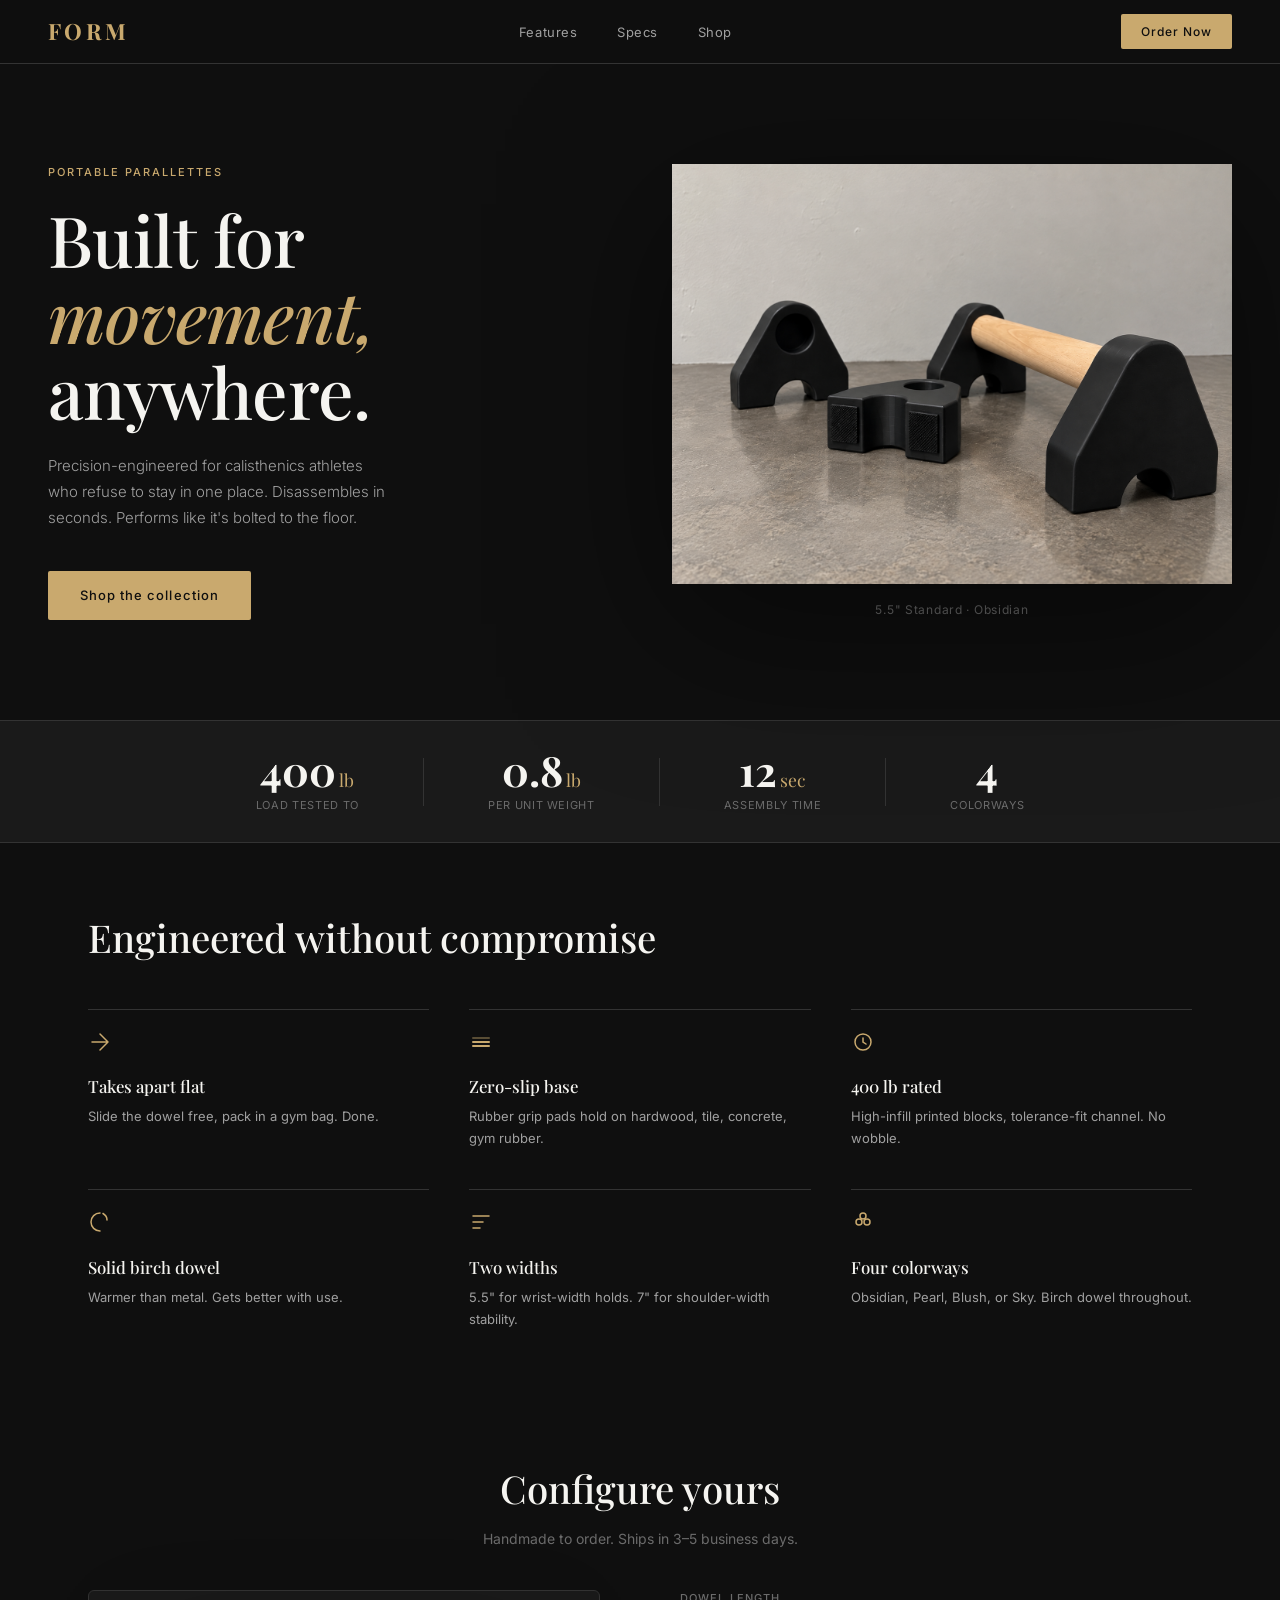
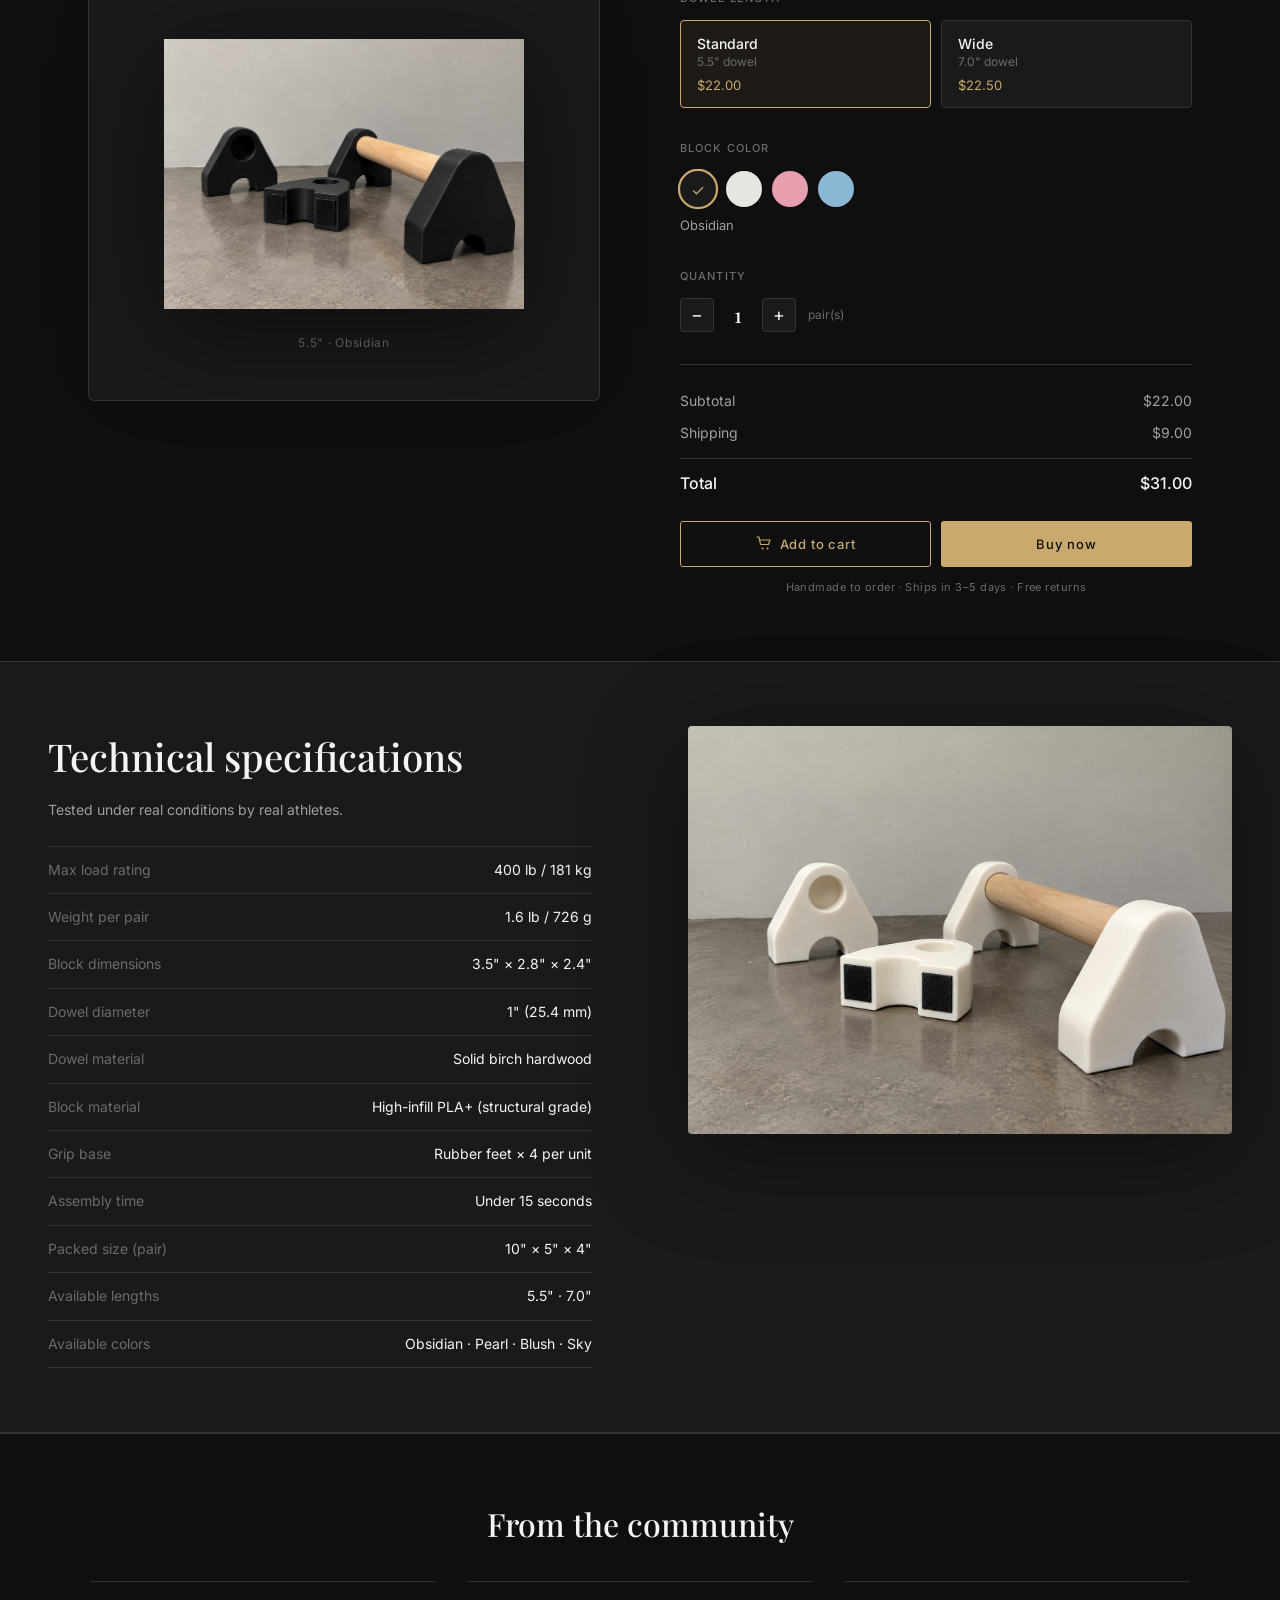
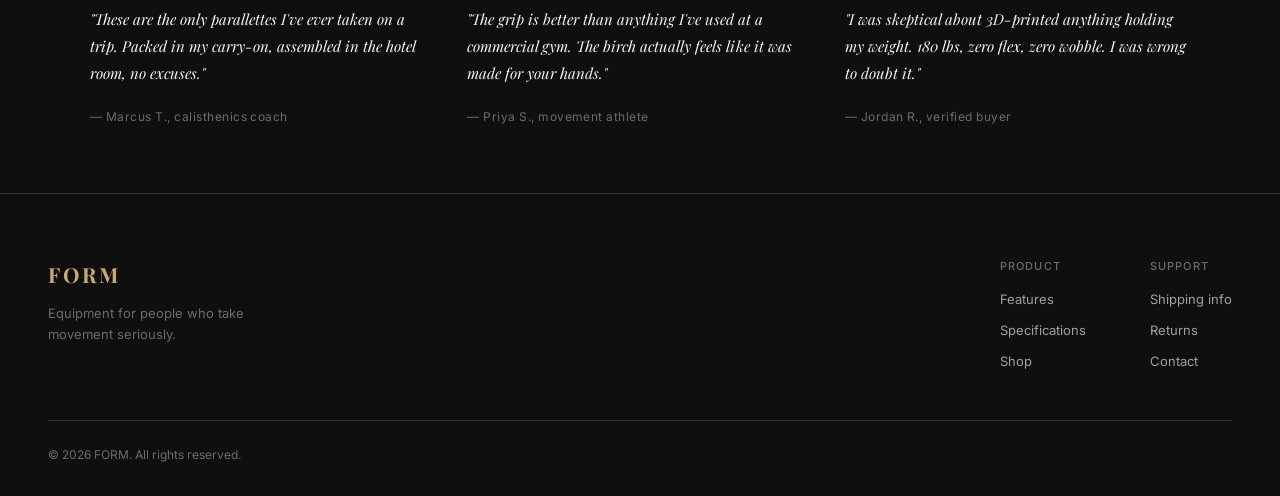
==== commit 5263a4e8: "Add files via upload" ====
--- a/index.html
+++ b/index.html
@@ -105,28 +105,6 @@
         </div>
         <h3>Four colorways</h3>
         <p>Obsidian, Pearl, Blush, or Sky. Birch dowel throughout.</p>
-      </div>
-    </div>
-  </section>
-
-  <!-- COLOR SHOWCASE -->
-  <section class="color-showcase">
-    <div class="color-showcase-grid">
-      <div class="showcase-item">
-        <img src="images/black.png" alt="Obsidian parallettes">
-        <span>Obsidian</span>
-      </div>
-      <div class="showcase-item">
-        <img src="images/white.png" alt="Pearl parallettes">
-        <span>Pearl</span>
-      </div>
-      <div class="showcase-item">
-        <img src="images/pink.png" alt="Blush parallettes">
-        <span>Blush</span>
-      </div>
-      <div class="showcase-item">
-        <img src="images/blue.png" alt="Sky parallettes">
-        <span>Sky</span>
       </div>
     </div>
   </section>
--- a/css/style.css
+++ b/css/style.css
@@ -35,7 +35,7 @@
 .nav-cta:hover { background: var(--gold-lt); }
 
 /* ── HERO ── */
-.hero { min-height: 100vh; display: grid; grid-template-columns: 1fr 1fr; align-items: center; padding: 0 3rem; padding-top: 64px; gap: 4rem; max-width: 1400px; margin: 0 auto; }
+.hero { min-height: 80vh; display: grid; grid-template-columns: 1fr 1fr; align-items: center; padding: 0 3rem; padding-top: 64px; gap: 4rem; max-width: 1400px; margin: 0 auto; }
 .hero-eyebrow { font-size: 11px; font-weight: 500; letter-spacing: 0.18em; color: var(--gold); text-transform: uppercase; margin-bottom: 1.2rem; }
 .hero-headline { font-family: var(--serif); font-size: clamp(3rem, 5.5vw, 5.2rem); font-weight: 500; line-height: 1.08; letter-spacing: -0.01em; margin-bottom: 1.5rem; color: var(--offwhite); }
 .hero-headline em { font-style: italic; color: var(--gold); }
@@ -47,7 +47,7 @@
 .hero-img-label { margin-top: 1rem; font-size: 12px; color: var(--muted); letter-spacing: 0.06em; }
 
 /* ── STATS BAR ── */
-.stats-bar { display: flex; align-items: center; justify-content: center; background: var(--dark); border-top: 1px solid var(--border); border-bottom: 1px solid var(--border); padding: 2.5rem 3rem; }
+.stats-bar { display: flex; align-items: center; justify-content: center; background: var(--dark); border-top: 1px solid var(--border); border-bottom: 1px solid var(--border); padding: 1.75rem 3rem; }
 .stat { display: flex; flex-direction: column; align-items: center; gap: 6px; padding: 0 4rem; }
 .stat-num { font-family: var(--serif); font-size: 2.6rem; font-weight: 700; color: var(--offwhite); line-height: 1; }
 .stat-unit { font-size: 1.1rem; font-weight: 400; color: var(--gold); margin-left: 3px; }
@@ -55,8 +55,8 @@
 .stat-divider { width: 1px; height: 48px; background: var(--border); }
 
 /* ── FEATURES ── */
-.features { padding: 7rem 3rem; max-width: 1200px; margin: 0 auto; }
-.features-header { margin-bottom: 4rem; }
+.features { padding: 4rem 3rem; max-width: 1200px; margin: 0 auto; }
+.features-header { margin-bottom: 2.5rem; }
 .features-header h2 { font-family: var(--serif); font-size: clamp(1.8rem, 3vw, 2.8rem); font-weight: 500; }
 .features-grid { display: grid; grid-template-columns: repeat(3, 1fr); gap: 2.5rem 2.5rem; }
 .feature-item { border-top: 1px solid var(--border); padding-top: 1.25rem; }
@@ -64,17 +64,9 @@
 .feature-item h3 { font-family: var(--serif); font-size: 1.05rem; font-weight: 500; margin-bottom: 0.4rem; color: var(--offwhite); }
 .feature-item p { font-size: 13px; color: var(--light); line-height: 1.65; }
 
-/* ── COLOR SHOWCASE ── */
-.color-showcase { padding: 0 3rem 7rem; max-width: 1400px; margin: 0 auto; }
-.color-showcase-grid { display: grid; grid-template-columns: repeat(4, 1fr); gap: 16px; }
-.showcase-item { background: var(--dark); border-radius: 4px; border: 1px solid var(--border); overflow: hidden; display: flex; flex-direction: column; }
-.showcase-item img { width: 100%; aspect-ratio: 4/3; object-fit: contain; padding: 1.5rem; transition: transform 0.4s ease; }
-.showcase-item:hover img { transform: scale(1.04); }
-.showcase-item span { padding: 0.75rem 1rem; font-size: 12px; color: var(--muted); letter-spacing: 0.06em; border-top: 1px solid var(--border); }
-
 /* ── SHOP ── */
-.shop { padding: 7rem 3rem; max-width: 1200px; margin: 0 auto; }
-.shop-header { text-align: center; margin-bottom: 4rem; }
+.shop { padding: 4rem 3rem; max-width: 1200px; margin: 0 auto; }
+.shop-header { text-align: center; margin-bottom: 2.5rem; }
 .shop-header h2 { font-family: var(--serif); font-size: clamp(1.8rem, 3vw, 2.8rem); font-weight: 500; margin-bottom: 0.5rem; }
 .shop-header p { font-size: 14px; color: var(--muted); }
 .configurator { display: grid; grid-template-columns: 1fr 1fr; gap: 5rem; align-items: start; }
@@ -120,10 +112,10 @@
 .cart-toast.show { opacity: 1; transform: translateX(-50%) translateY(0); }
 
 /* ── SPECS ── */
-.specs { background: var(--dark); border-top: 1px solid var(--border); border-bottom: 1px solid var(--border); padding: 7rem 3rem; }
+.specs { background: var(--dark); border-top: 1px solid var(--border); border-bottom: 1px solid var(--border); padding: 4rem 3rem; }
 .specs-inner { display: grid; grid-template-columns: 1fr 1fr; gap: 6rem; max-width: 1200px; margin: 0 auto; align-items: start; }
 .specs-text h2 { font-family: var(--serif); font-size: clamp(1.8rem, 3vw, 2.6rem); font-weight: 500; margin-bottom: 0.75rem; }
-.specs-text > p { font-size: 14px; color: var(--light); margin-bottom: 2.5rem; }
+.specs-text > p { font-size: 14px; color: var(--light); margin-bottom: 1.5rem; }
 .specs-table { border-top: 1px solid var(--border); }
 .spec-row { display: flex; justify-content: space-between; align-items: center; padding: 12px 0; border-bottom: 1px solid var(--border); font-size: 14px; gap: 1rem; }
 .spec-key { color: var(--muted); }
@@ -132,8 +124,8 @@
 .specs-img { width: 100%; border-radius: 4px; filter: drop-shadow(0 20px 50px rgba(0,0,0,0.4)); }
 
 /* ── TESTIMONIALS ── */
-.testimonials { border-top: 1px solid var(--border); padding: 7rem 3rem; text-align: center; }
-.testimonials h2 { font-family: var(--serif); font-size: clamp(1.6rem, 2.5vw, 2.4rem); font-weight: 500; margin-bottom: 3.5rem; }
+.testimonials { border-top: 1px solid var(--border); padding: 4rem 3rem; text-align: center; }
+.testimonials h2 { font-family: var(--serif); font-size: clamp(1.6rem, 2.5vw, 2.4rem); font-weight: 500; margin-bottom: 2rem; }
 .testimonial-grid { display: grid; grid-template-columns: repeat(3, 1fr); gap: 2rem; max-width: 1100px; margin: 0 auto; }
 .testimonial { border-top: 1px solid var(--border); padding-top: 1.5rem; text-align: left; }
 .testimonial p { font-family: var(--serif); font-size: 15px; font-style: italic; line-height: 1.8; color: var(--offwhite); margin-bottom: 1rem; }
@@ -195,17 +187,15 @@
   .stats-bar { flex-wrap: wrap; gap: 1.5rem; padding: 2rem 1.5rem; }
   .stat { padding: 0 1.5rem; }
   .stat-divider { display: none; }
-  .features { padding: 4rem 1.5rem; }
+  .features { padding: 3rem 1.5rem; }
   .features-grid { grid-template-columns: 1fr 1fr; }
-  .color-showcase { padding: 0 1.5rem 4rem; }
-  .color-showcase-grid { grid-template-columns: repeat(2, 1fr); }
-  .shop { padding: 4rem 1.5rem; }
+  .shop { padding: 3rem 1.5rem; }
   .configurator { grid-template-columns: 1fr; gap: 2.5rem; }
   .configurator-preview { position: static; }
-  .specs { padding: 4rem 1.5rem; }
+  .specs { padding: 3rem 1.5rem; }
   .specs-inner { grid-template-columns: 1fr; gap: 3rem; }
   .specs-image { position: static; }
-  .testimonials { padding: 4rem 1.5rem; }
+  .testimonials { padding: 3rem 1.5rem; }
   .testimonial-grid { grid-template-columns: 1fr; max-width: 480px; }
   .footer { padding: 3rem 1.5rem 1.5rem; }
   .footer-inner { flex-direction: column; }
@@ -213,7 +203,6 @@
 }
 @media (max-width: 600px) {
   .features-grid { grid-template-columns: 1fr; }
-  .color-showcase-grid { grid-template-columns: repeat(2, 1fr); }
   .cart-actions { grid-template-columns: 1fr; }
 }
 @media (prefers-reduced-motion: reduce) { * { transition: none !important; } }
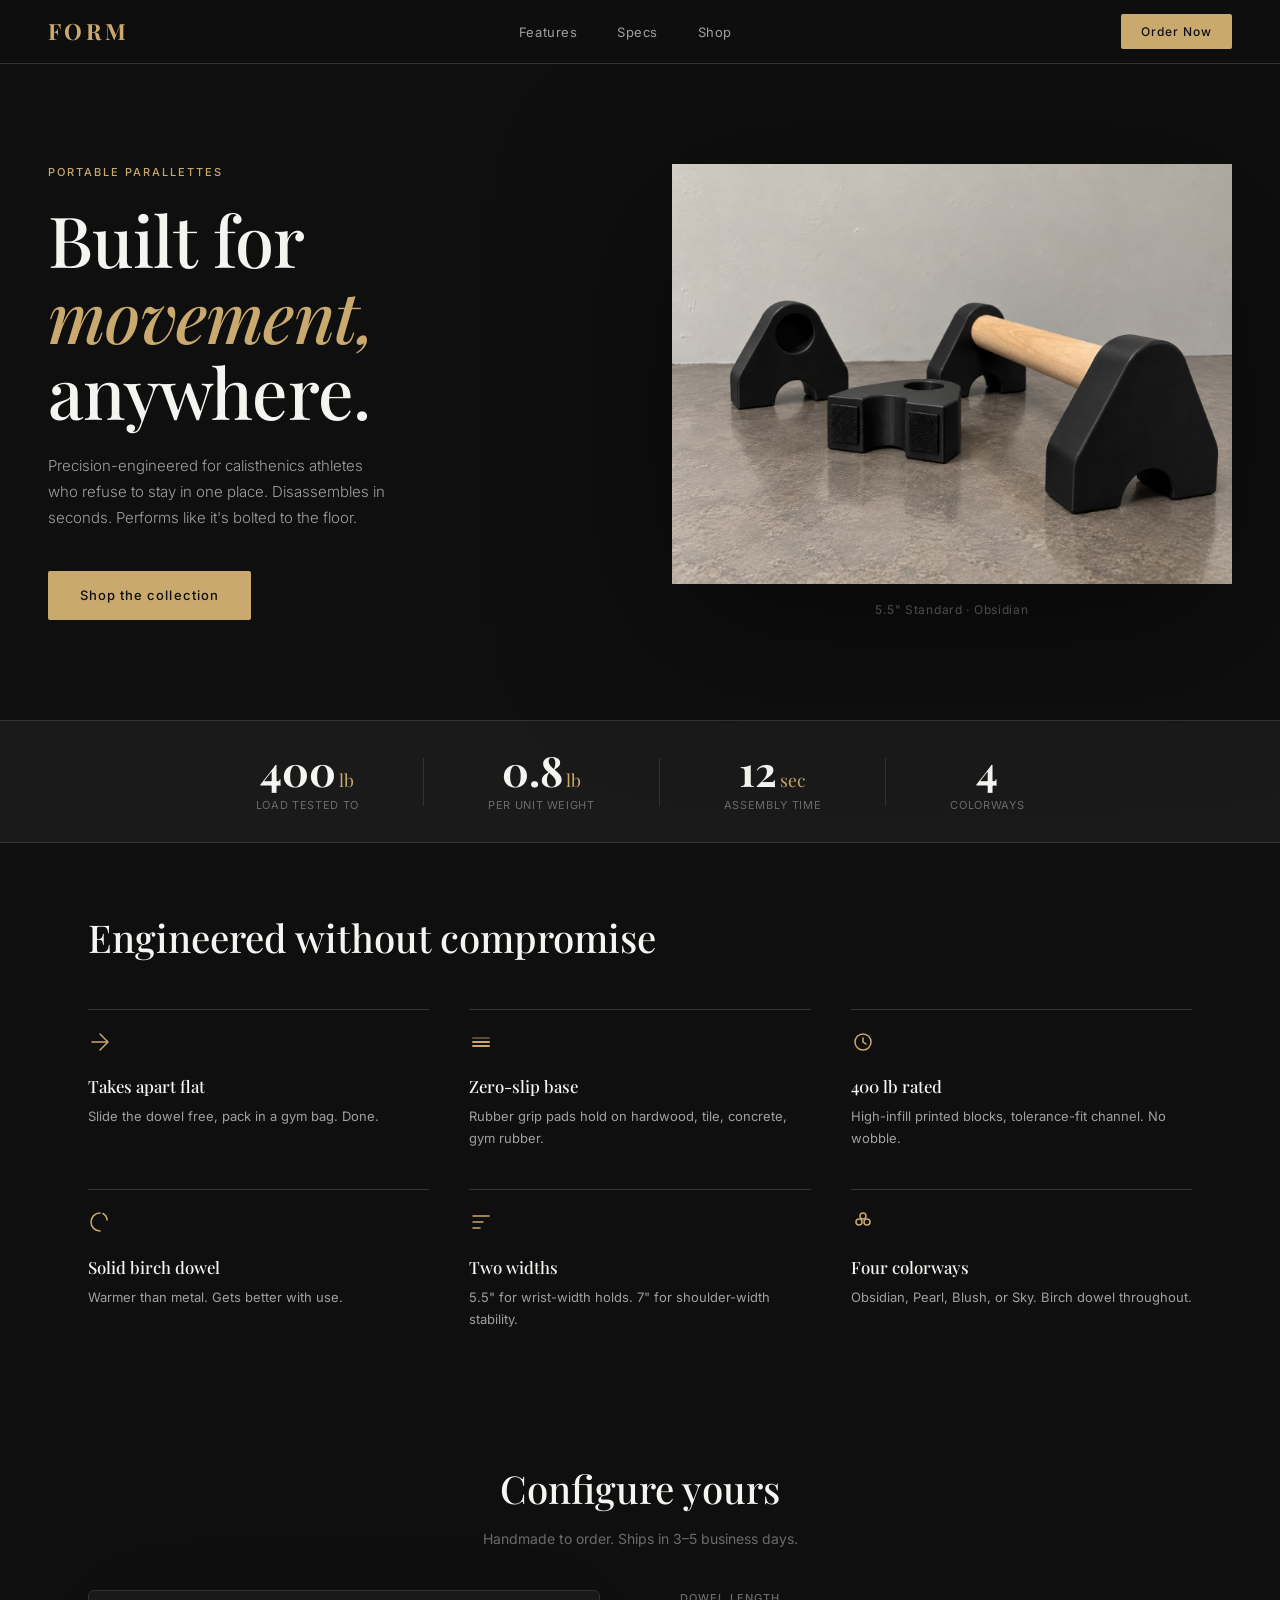
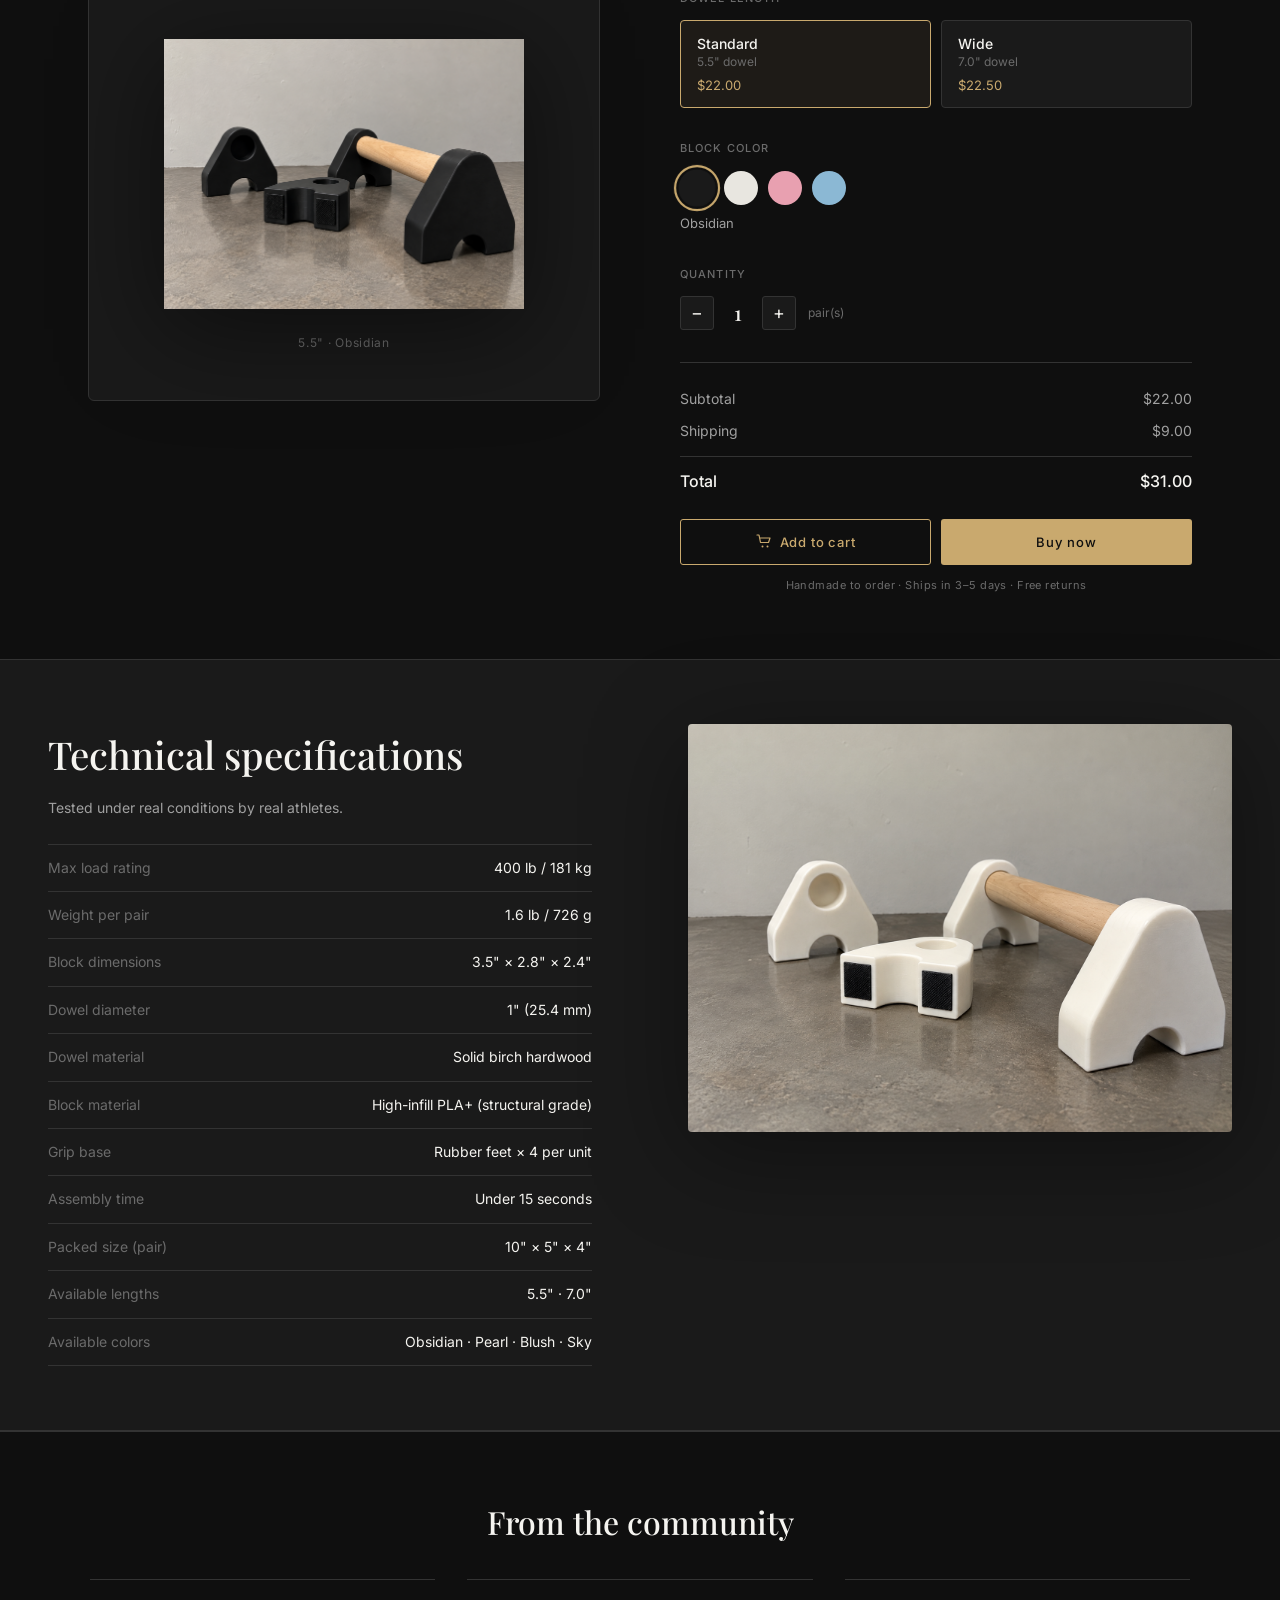
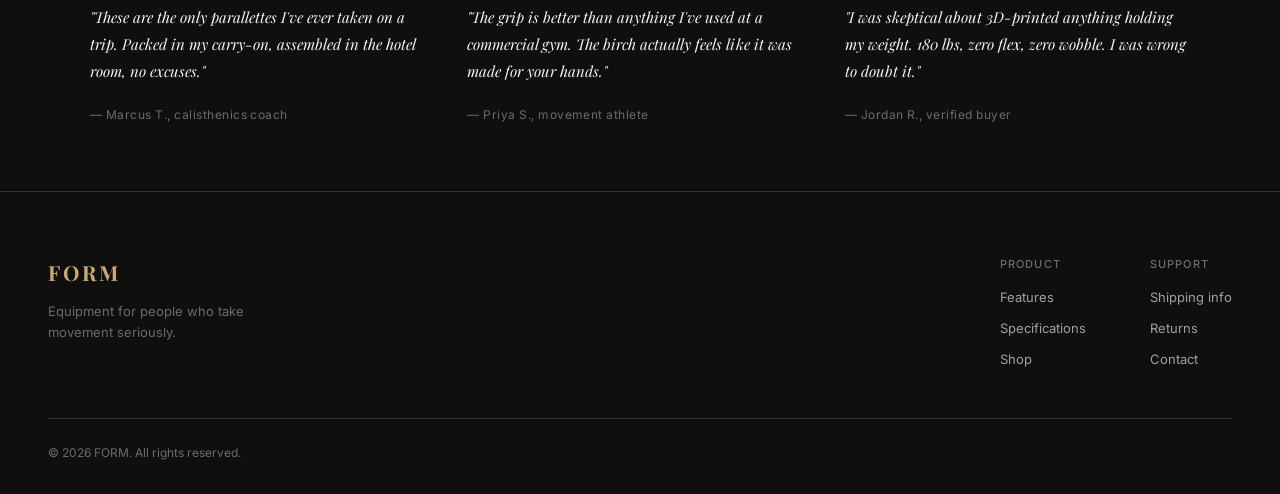
==== commit c698d8d7: "Add files via upload" ====
--- a/index.html
+++ b/index.html
@@ -143,12 +143,10 @@
           <div class="option-group">
             <label class="option-label">Block color</label>
             <div class="color-options">
-              <button class="color-btn active" data-color="Obsidian" data-img="images/black.png" data-hex="#1a1a1a" onclick="selectColor(this)" style="--c: #1a1a1a" title="Obsidian">
-                <span class="color-check">✓</span>
-              </button>
-              <button class="color-btn" data-color="Pearl" data-img="images/white.png" data-hex="#e8e6e0" onclick="selectColor(this)" style="--c: #e8e6e0" title="Pearl"></button>
-              <button class="color-btn" data-color="Blush" data-img="images/pink.png" data-hex="#e8a0b0" onclick="selectColor(this)" style="--c: #e8a0b0" title="Blush"></button>
-              <button class="color-btn" data-color="Sky" data-img="images/blue.png" data-hex="#8bb8d4" onclick="selectColor(this)" style="--c: #8bb8d4" title="Sky"></button>
+              <button class="color-btn active" data-color="Obsidian" data-img="images/black.png" onclick="selectColor(this)" style="--c: #1a1a1a" title="Obsidian"></button>
+              <button class="color-btn" data-color="Pearl" data-img="images/white.png" onclick="selectColor(this)" style="--c: #e8e6e0" title="Pearl"></button>
+              <button class="color-btn" data-color="Blush" data-img="images/pink.png" onclick="selectColor(this)" style="--c: #e8a0b0" title="Blush"></button>
+              <button class="color-btn" data-color="Sky" data-img="images/blue.png" onclick="selectColor(this)" style="--c: #8bb8d4" title="Sky"></button>
             </div>
             <p class="color-name-display" id="color-name-display">Obsidian</p>
           </div>
--- a/css/style.css
+++ b/css/style.css
@@ -83,11 +83,9 @@
 .size-dim { font-size: 12px; color: var(--muted); margin-top: 2px; }
 .size-price { font-size: 13px; color: var(--gold); margin-top: 8px; }
 .color-options { display: flex; gap: 10px; margin-bottom: 8px; }
-.color-btn { width: 36px; height: 36px; border-radius: 50%; background: var(--c); border: 2px solid transparent; transition: border-color 0.2s, transform 0.15s; display: flex; align-items: center; justify-content: center; }
-.color-btn.active { border-color: var(--gold); transform: scale(1.12); }
+.color-btn { width: 34px; height: 34px; border-radius: 50%; background: var(--c); border: 3px solid transparent; outline: 2px solid transparent; outline-offset: 2px; transition: outline-color 0.2s, transform 0.15s; }
+.color-btn.active { outline-color: var(--gold); transform: scale(1.1); }
 .color-btn:hover:not(.active) { transform: scale(1.06); }
-.color-check { font-size: 14px; color: var(--gold); display: none; }
-.color-btn.active .color-check { display: block; }
 .color-name-display { font-size: 13px; color: var(--light); }
 .qty-control { display: flex; align-items: center; gap: 12px; }
 .qty-btn { width: 34px; height: 34px; border: 1px solid var(--border); border-radius: 3px; background: var(--dark); color: var(--offwhite); font-size: 18px; display: flex; align-items: center; justify-content: center; transition: border-color 0.15s; }
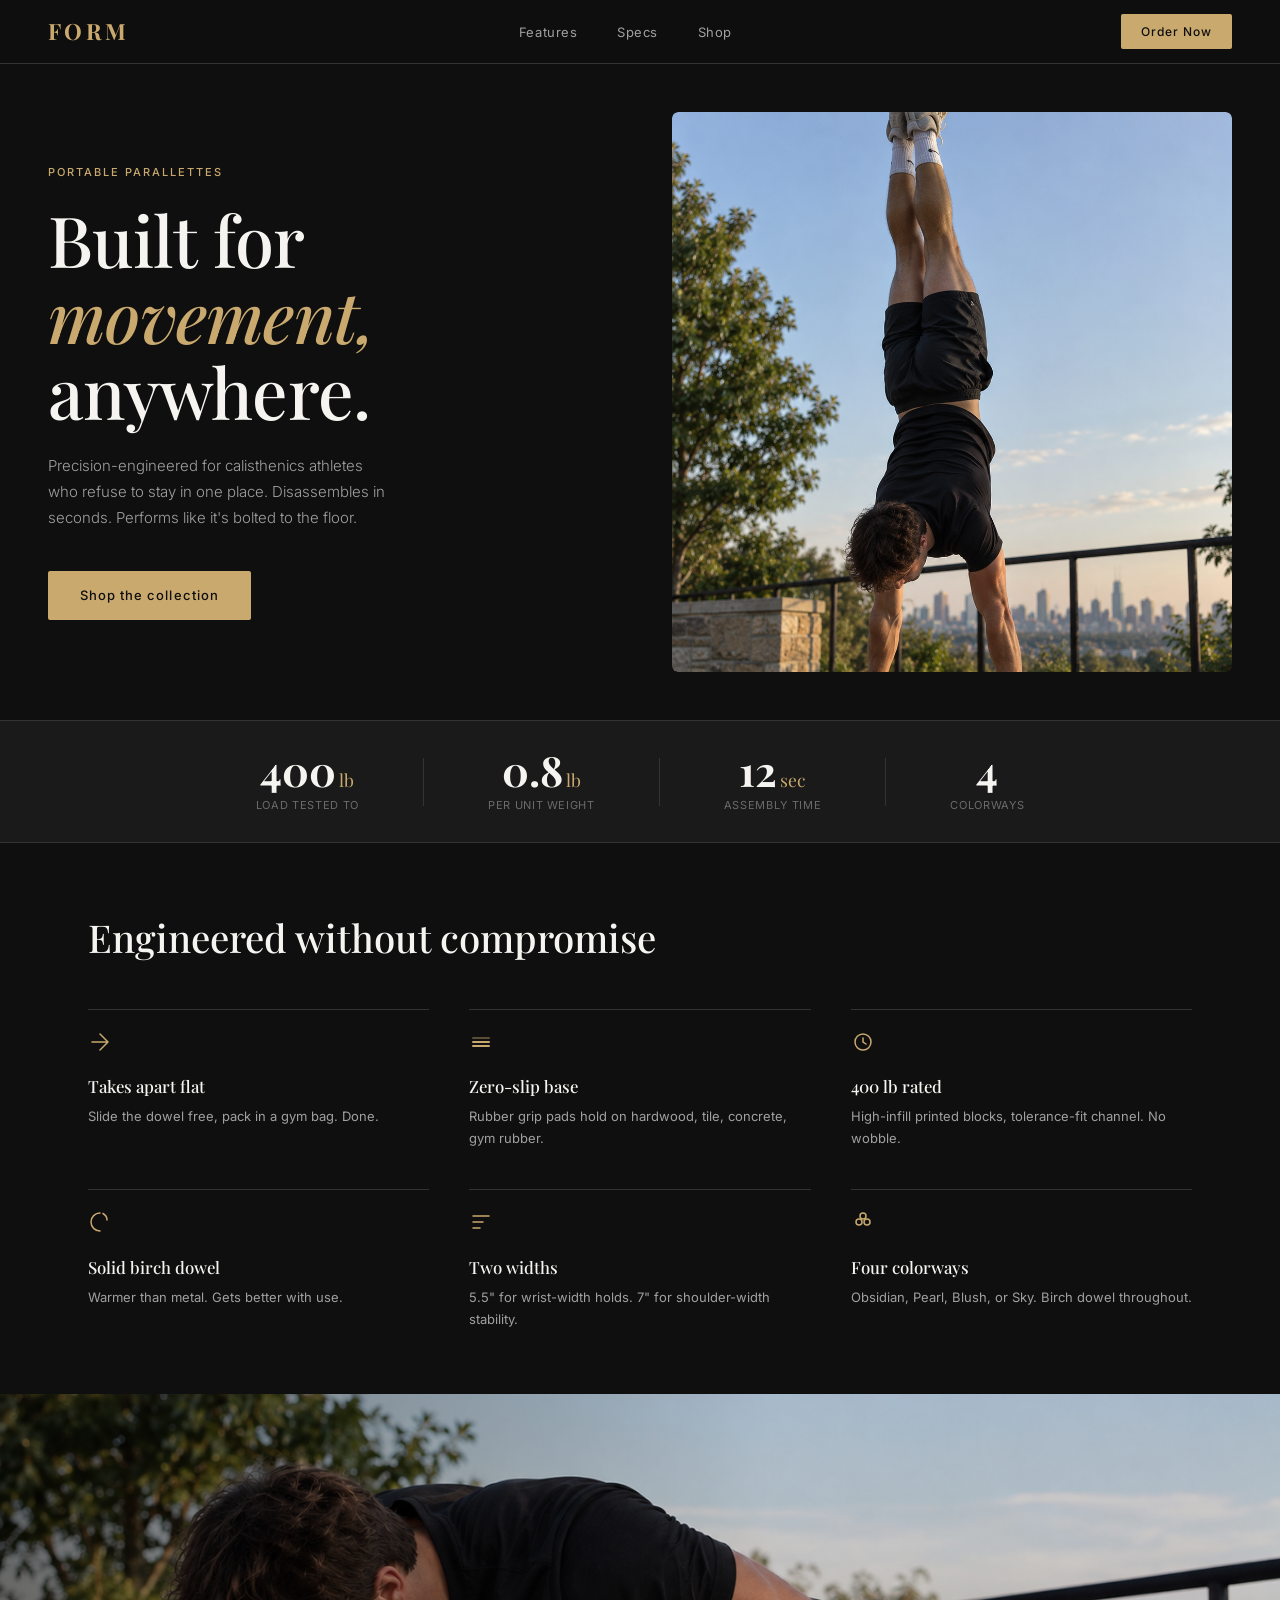
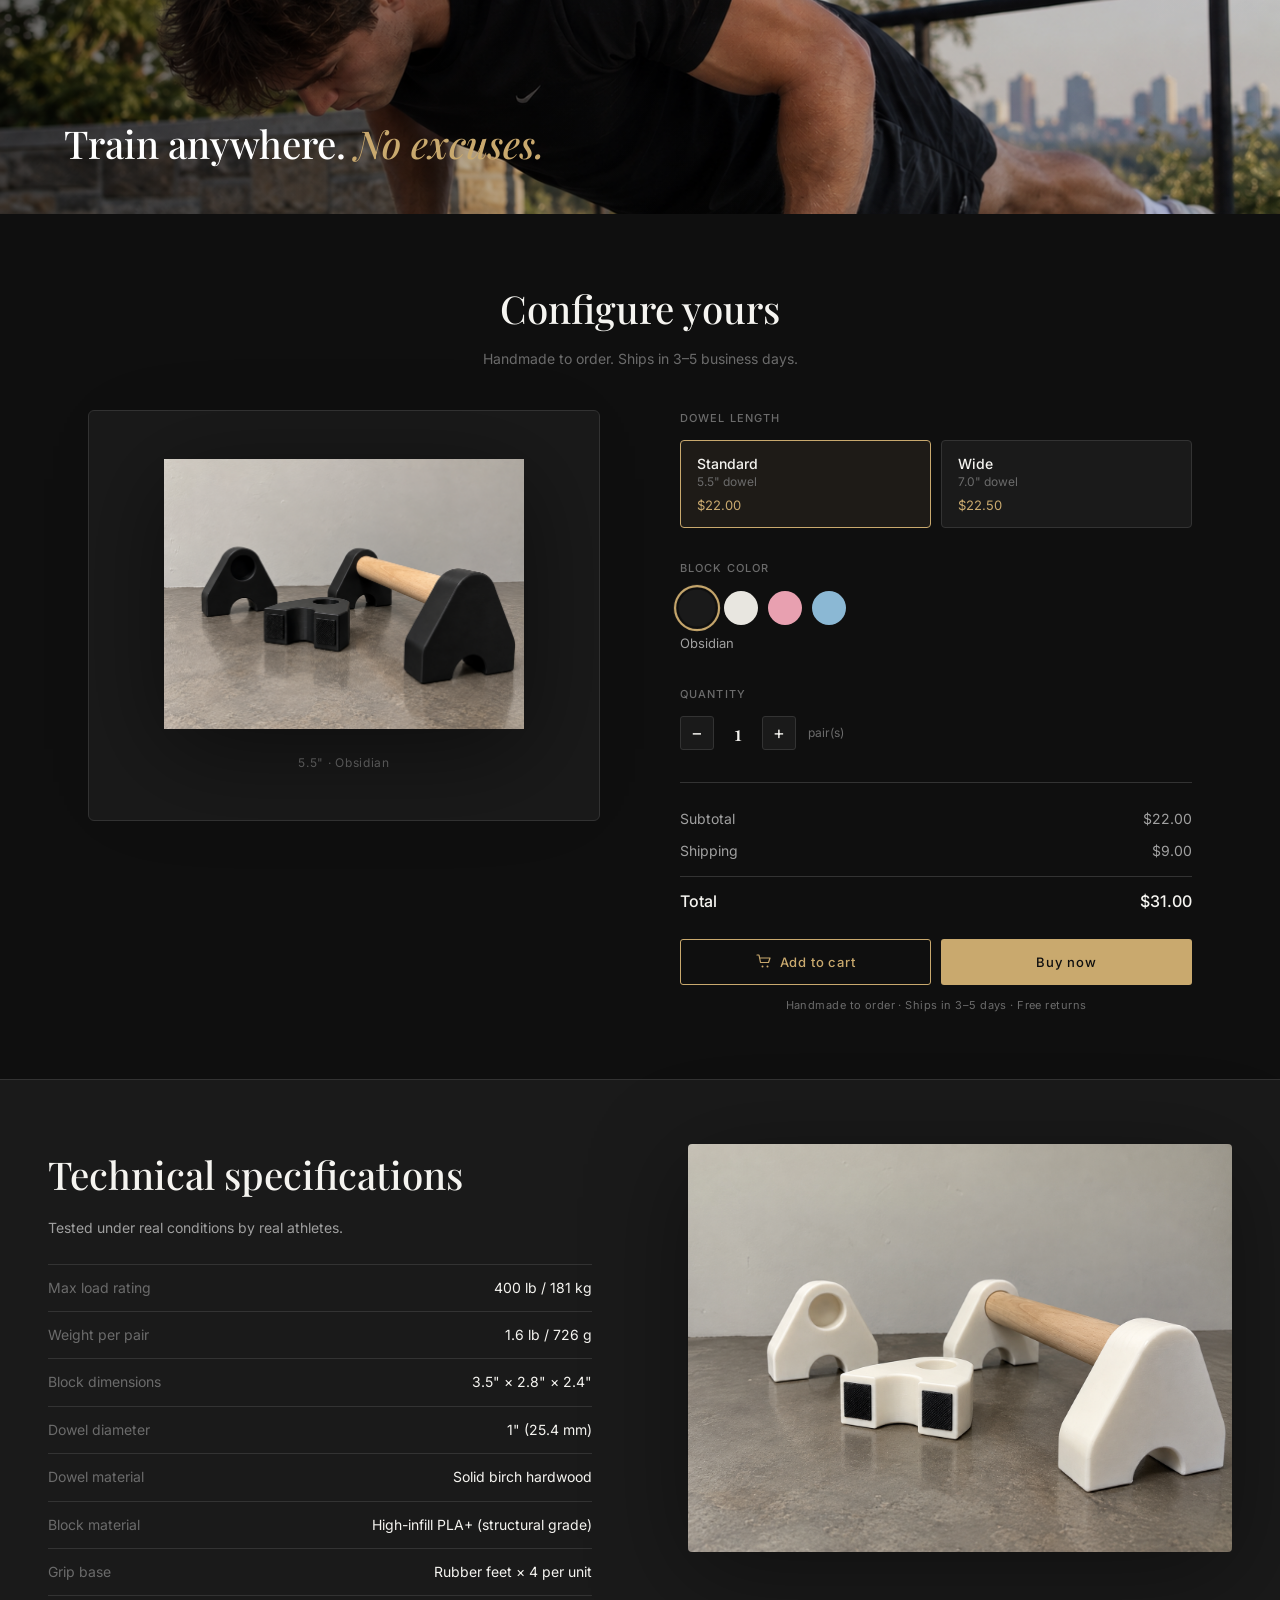
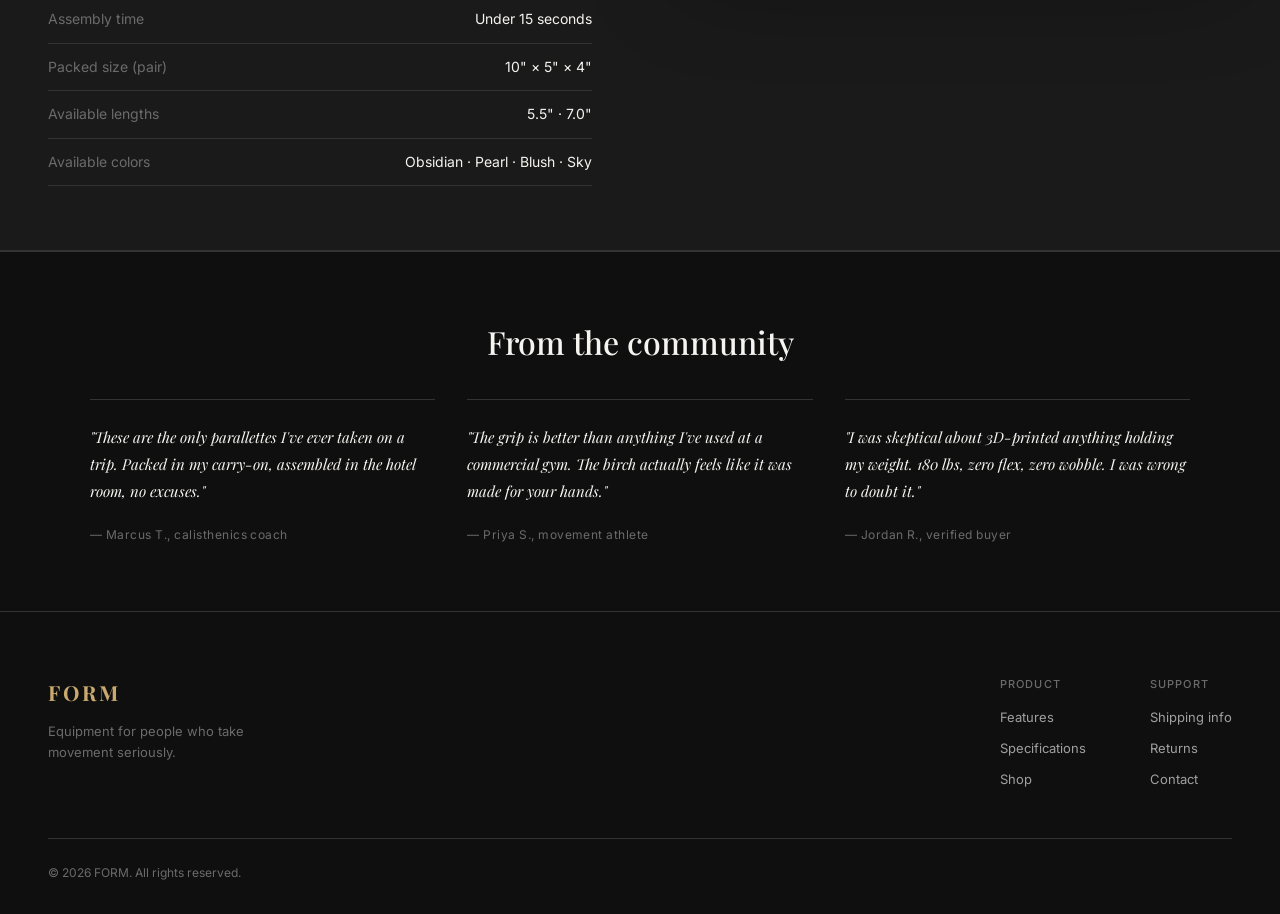
==== commit 853cc3aa: "Add files via upload" ====
--- a/index.html
+++ b/index.html
@@ -30,8 +30,7 @@
       <a href="#shop" class="btn-primary">Shop the collection</a>
     </div>
     <div class="hero-image">
-      <img src="images/black.png" alt="FORM parallette — black" class="hero-img">
-      <div class="hero-img-label">5.5" Standard · Obsidian</div>
+      <img src="images/lifestyle-handstand.png" alt="Athlete performing handstand on FORM parallettes overlooking the city" class="hero-img hero-lifestyle">
     </div>
   </section>
 
@@ -108,6 +107,14 @@
       </div>
     </div>
   </section>
+
+  <!-- LIFESTYLE STRIP -->
+  <div class="lifestyle-strip">
+    <img src="images/lifestyle-pushup.png" alt="Athlete performing push-up on FORM parallettes in the park">
+    <div class="lifestyle-strip-overlay">
+      <p class="lifestyle-strip-text">Train anywhere. <em>No excuses.</em></p>
+    </div>
+  </div>
 
   <!-- SHOP -->
   <section class="shop" id="shop">
--- a/css/style.css
+++ b/css/style.css
@@ -42,9 +42,16 @@
 .hero-sub { font-size: 15px; font-weight: 300; color: var(--light); line-height: 1.75; max-width: 38ch; margin-bottom: 2.5rem; }
 .btn-primary { display: inline-block; font-size: 13px; font-weight: 500; letter-spacing: 0.08em; color: var(--black); background: var(--gold); padding: 14px 32px; border-radius: 2px; transition: background 0.2s, transform 0.15s; }
 .btn-primary:hover { background: var(--gold-lt); transform: translateY(-1px); }
-.hero-image { display: flex; flex-direction: column; align-items: center; }
+.hero-image { display: flex; flex-direction: column; align-items: center; overflow: hidden; border-radius: 6px; }
 .hero-img { width: 100%; max-width: 620px; filter: drop-shadow(0 40px 80px rgba(0,0,0,0.5)); }
-.hero-img-label { margin-top: 1rem; font-size: 12px; color: var(--muted); letter-spacing: 0.06em; }
+.hero-lifestyle { max-width: 100%; height: 560px; object-fit: cover; object-position: center top; border-radius: 6px; }
+
+/* ── LIFESTYLE STRIP ── */
+.lifestyle-strip { position: relative; width: 100%; height: 420px; overflow: hidden; }
+.lifestyle-strip img { width: 100%; height: 100%; object-fit: cover; object-position: center 30%; display: block; }
+.lifestyle-strip-overlay { position: absolute; inset: 0; background: linear-gradient(to right, rgba(0,0,0,0.55) 0%, rgba(0,0,0,0.1) 60%); display: flex; align-items: flex-end; padding: 3rem 4rem; }
+.lifestyle-strip-text { font-family: var(--serif); font-size: clamp(1.6rem, 3vw, 2.6rem); color: var(--white); font-weight: 500; line-height: 1.2; }
+.lifestyle-strip-text em { font-style: italic; color: var(--gold); }
 
 /* ── STATS BAR ── */
 .stats-bar { display: flex; align-items: center; justify-content: center; background: var(--dark); border-top: 1px solid var(--border); border-bottom: 1px solid var(--border); padding: 1.75rem 3rem; }
@@ -181,6 +188,9 @@
   .nav-links { display: none; }
   .hero { grid-template-columns: 1fr; padding: 6rem 1.5rem 3rem; min-height: auto; gap: 2.5rem; }
   .hero-image { order: -1; }
+  .hero-lifestyle { height: 320px; }
+  .lifestyle-strip { height: 280px; }
+  .lifestyle-strip-overlay { padding: 2rem; }
   .hero-headline { font-size: 2.8rem; }
   .stats-bar { flex-wrap: wrap; gap: 1.5rem; padding: 2rem 1.5rem; }
   .stat { padding: 0 1.5rem; }
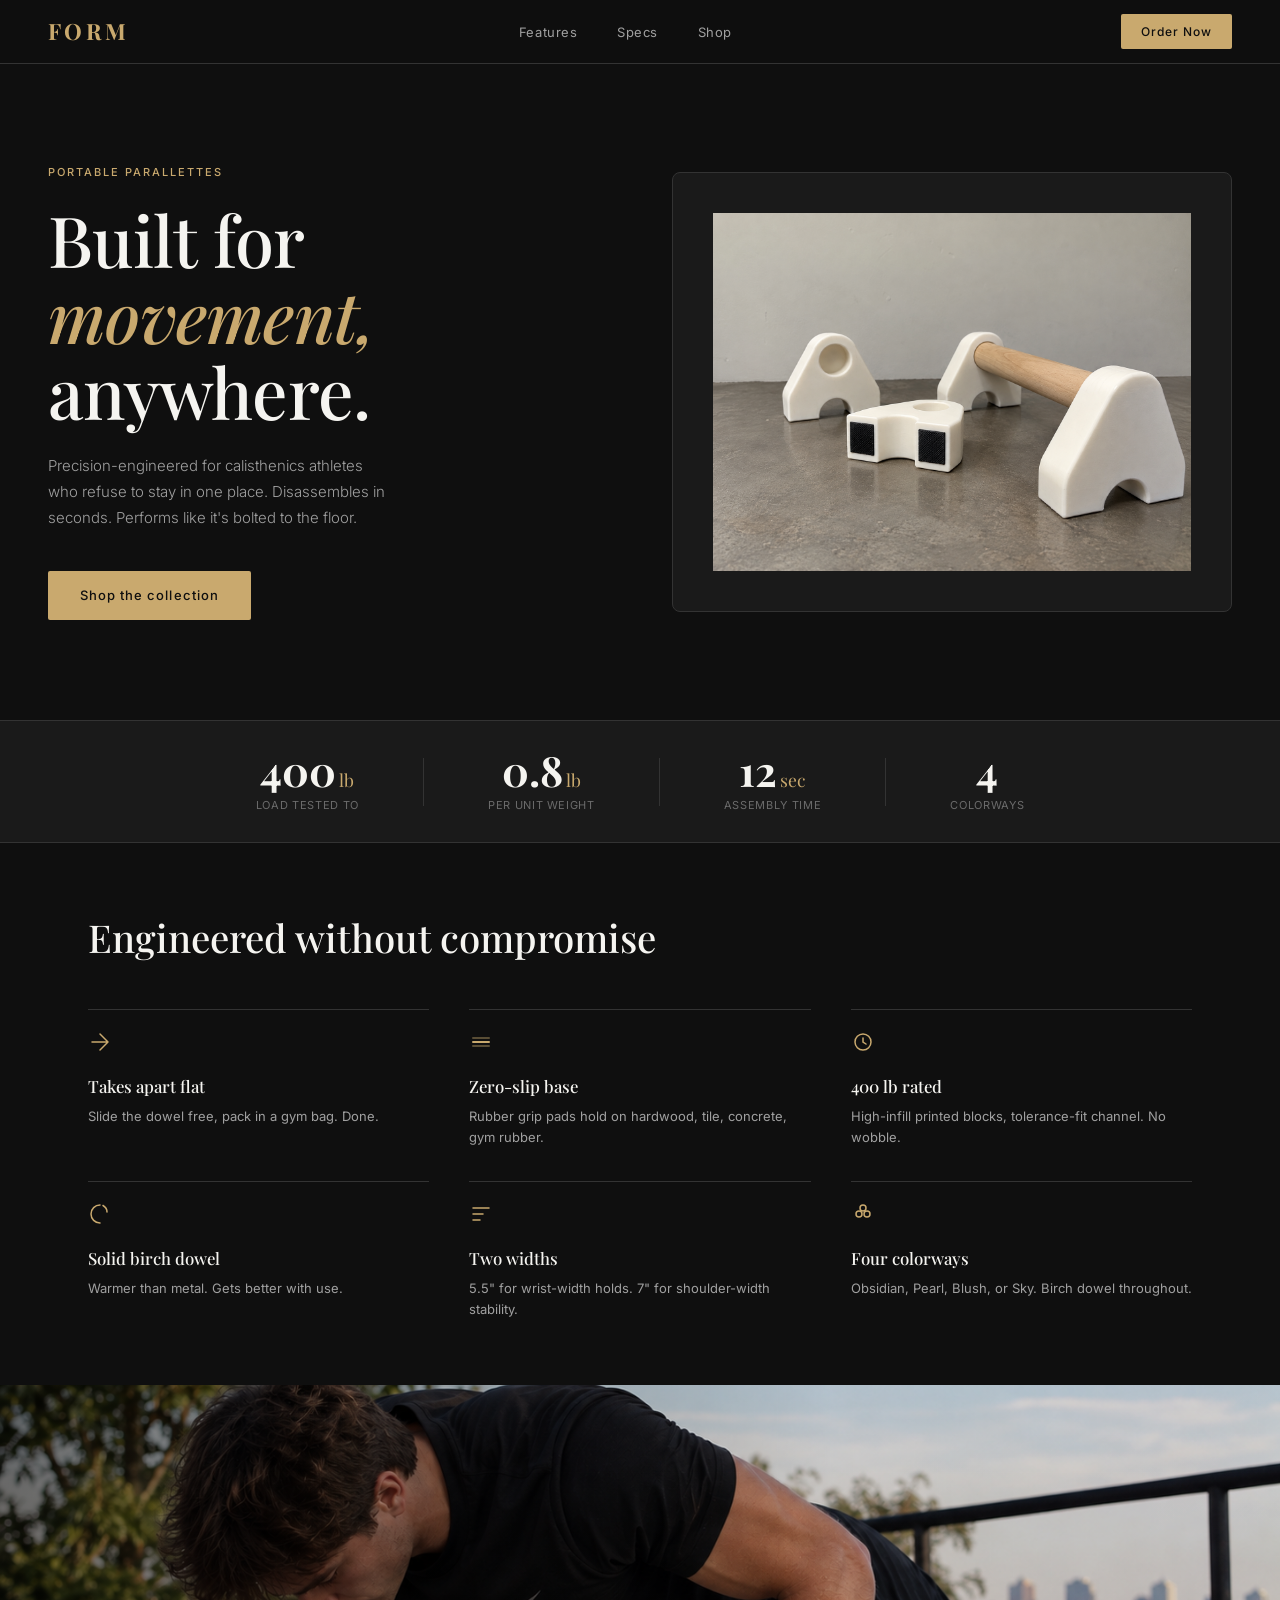
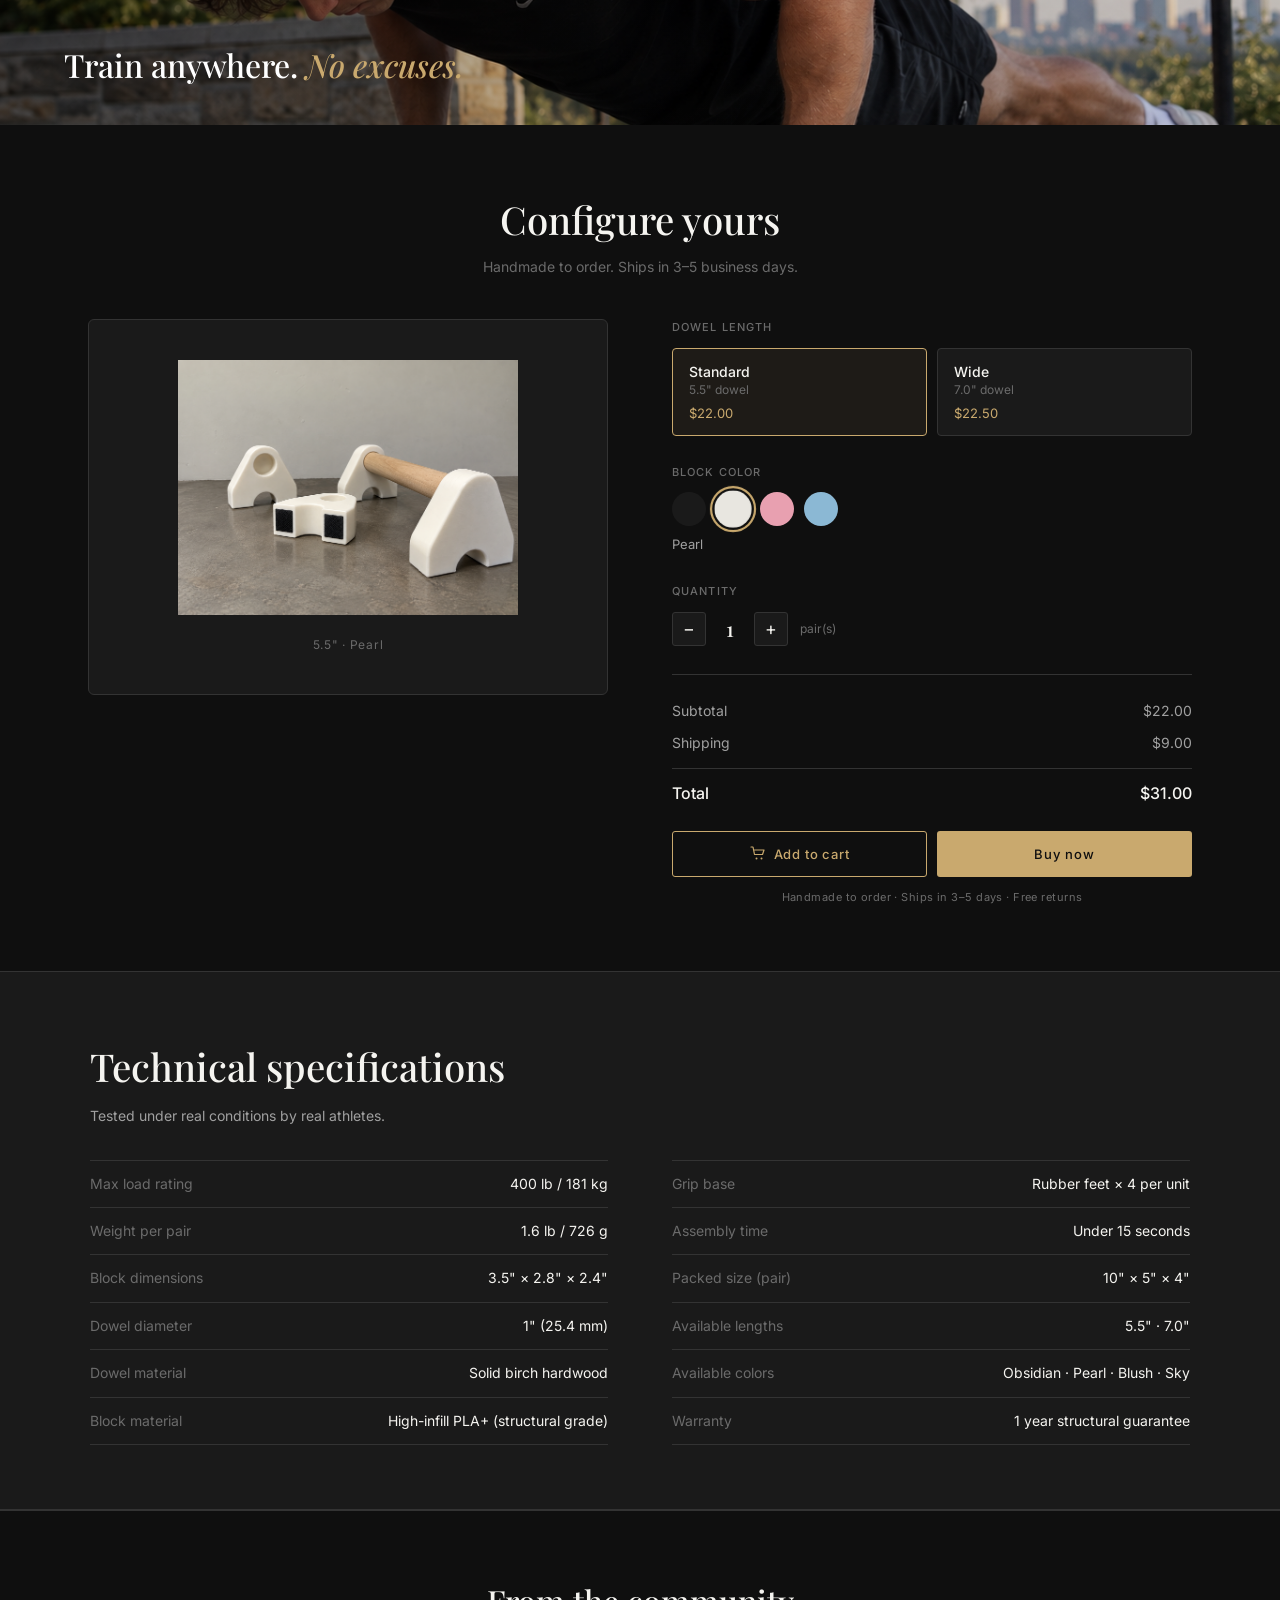
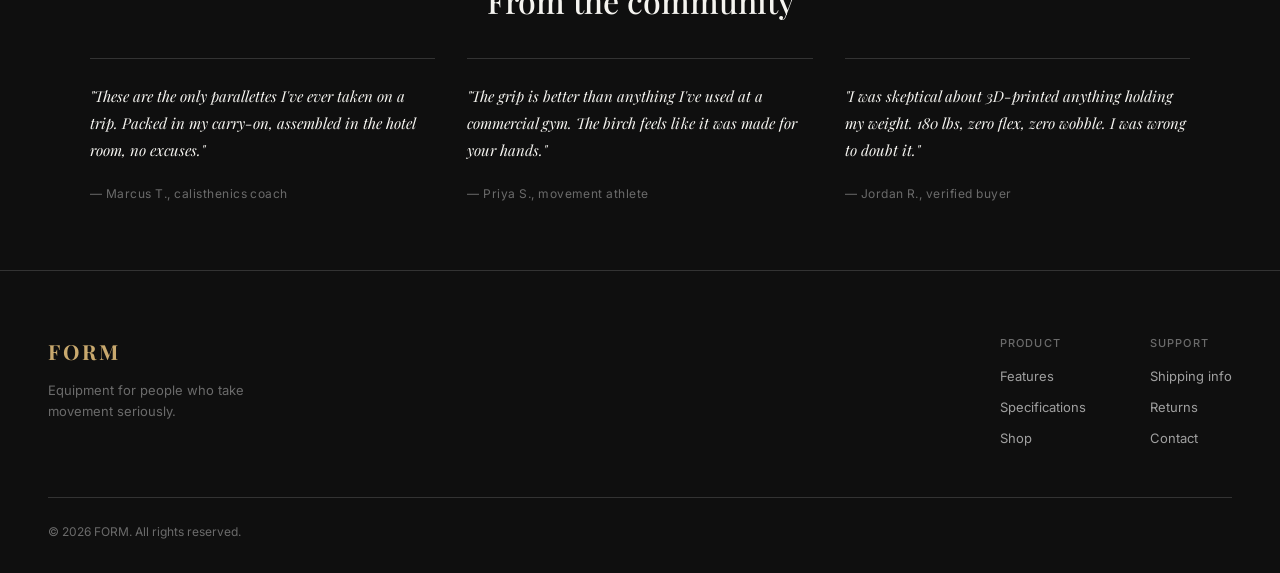
==== commit d80ace82: "Add files via upload" ====
--- a/index.html
+++ b/index.html
@@ -10,6 +10,27 @@
 </head>
 <body>
 
+  <!-- EMAIL POPUP -->
+  <div class="popup-overlay" id="popup-overlay">
+    <div class="popup" id="popup">
+      <button class="popup-close" onclick="closePopup()">✕</button>
+      <div class="popup-badge">LIMITED OFFER</div>
+      <h3 class="popup-title">Get 10% off your first order</h3>
+      <p class="popup-sub">Join the FORM community. Enter your details below and we'll send your discount code instantly.</p>
+      <div id="popup-form">
+        <input type="email" class="form-input" id="popup-email" placeholder="Email address">
+        <input type="tel" class="form-input" id="popup-phone" placeholder="Phone number (optional)">
+        <button class="btn-checkout popup-btn" onclick="submitPopup()">Claim my 10% off</button>
+        <button class="popup-skip" onclick="closePopup()">No thanks, I'll pay full price</button>
+      </div>
+      <div id="popup-success" style="display:none">
+        <div class="popup-success-icon">✓</div>
+        <p class="popup-success-text">Your code is on its way! Check your inbox for <strong>FORM10</strong>.</p>
+        <button class="btn-checkout popup-btn" onclick="closePopup()">Start shopping</button>
+      </div>
+    </div>
+  </div>
+
   <!-- NAV -->
   <nav class="nav">
     <a href="#" class="nav-logo">FORM</a>
@@ -30,7 +51,7 @@
       <a href="#shop" class="btn-primary">Shop the collection</a>
     </div>
     <div class="hero-image">
-      <img src="images/lifestyle-handstand.png" alt="Athlete performing handstand on FORM parallettes overlooking the city" class="hero-img hero-lifestyle">
+      <img src="images/white.png" alt="FORM parallette — Pearl white" class="hero-img hero-product">
     </div>
   </section>
 
@@ -72,7 +93,7 @@
       </div>
       <div class="feature-item">
         <div class="feature-icon">
-          <svg width="24" height="24" viewBox="0 0 24 24" fill="none"><rect x="3" y="11" width="18" height="2" rx="1" fill="currentColor"/><rect x="3" y="7" width="18" height="2" rx="1" fill="currentColor" opacity="0.4"/><rect x="3" y="15" width="18" height="2" rx="1" fill="currentColor" opacity="4"/></svg>
+          <svg width="24" height="24" viewBox="0 0 24 24" fill="none"><rect x="3" y="11" width="18" height="2" rx="1" fill="currentColor"/><rect x="3" y="7" width="18" height="2" rx="1" fill="currentColor" opacity="0.4"/><rect x="3" y="15" width="18" height="2" rx="1" fill="currentColor" opacity="0.4"/></svg>
         </div>
         <h3>Zero-slip base</h3>
         <p>Rubber grip pads hold on hardwood, tile, concrete, gym rubber.</p>
@@ -126,8 +147,8 @@
 
       <div class="configurator">
         <div class="configurator-preview">
-          <img src="images/black.png" alt="Product preview" class="config-img" id="config-preview">
-          <div class="config-badge" id="config-badge">5.5" · Obsidian</div>
+          <img src="images/white.png" alt="Product preview" class="config-img" id="config-preview">
+          <div class="config-badge" id="config-badge">5.5" · Pearl</div>
         </div>
 
         <div class="configurator-options">
@@ -150,12 +171,12 @@
           <div class="option-group">
             <label class="option-label">Block color</label>
             <div class="color-options">
-              <button class="color-btn active" data-color="Obsidian" data-img="images/black.png" onclick="selectColor(this)" style="--c: #1a1a1a" title="Obsidian"></button>
-              <button class="color-btn" data-color="Pearl" data-img="images/white.png" onclick="selectColor(this)" style="--c: #e8e6e0" title="Pearl"></button>
+              <button class="color-btn" data-color="Obsidian" data-img="images/black.png" onclick="selectColor(this)" style="--c: #1a1a1a" title="Obsidian"></button>
+              <button class="color-btn active" data-color="Pearl" data-img="images/white.png" onclick="selectColor(this)" style="--c: #e8e6e0" title="Pearl"></button>
               <button class="color-btn" data-color="Blush" data-img="images/pink.png" onclick="selectColor(this)" style="--c: #e8a0b0" title="Blush"></button>
               <button class="color-btn" data-color="Sky" data-img="images/blue.png" onclick="selectColor(this)" style="--c: #8bb8d4" title="Sky"></button>
             </div>
-            <p class="color-name-display" id="color-name-display">Obsidian</p>
+            <p class="color-name-display" id="color-name-display">Pearl</p>
           </div>
 
           <div class="option-group">
@@ -190,8 +211,7 @@
             </button>
             <button class="btn-checkout" onclick="openCheckout()">Buy now</button>
           </div>
-
-          <p class="shop-note">Handmade to order · Ships in 3–5 days · Free returns</p>
+          <p class="shop-note">Handmade to order &middot; Ships in 3&ndash;5 days &middot; Free returns</p>
         </div>
       </div>
     </div>
@@ -206,25 +226,25 @@
   <!-- SPECS -->
   <section class="specs" id="specs">
     <div class="specs-inner">
-      <div class="specs-text">
-        <h2>Technical specifications</h2>
-        <p>Tested under real conditions by real athletes.</p>
-        <div class="specs-table">
+      <h2 class="specs-title">Technical specifications</h2>
+      <p class="specs-sub">Tested under real conditions by real athletes.</p>
+      <div class="specs-columns">
+        <div class="specs-col">
           <div class="spec-row"><span class="spec-key">Max load rating</span><span class="spec-val">400 lb / 181 kg</span></div>
           <div class="spec-row"><span class="spec-key">Weight per pair</span><span class="spec-val">1.6 lb / 726 g</span></div>
           <div class="spec-row"><span class="spec-key">Block dimensions</span><span class="spec-val">3.5" × 2.8" × 2.4"</span></div>
           <div class="spec-row"><span class="spec-key">Dowel diameter</span><span class="spec-val">1" (25.4 mm)</span></div>
           <div class="spec-row"><span class="spec-key">Dowel material</span><span class="spec-val">Solid birch hardwood</span></div>
           <div class="spec-row"><span class="spec-key">Block material</span><span class="spec-val">High-infill PLA+ (structural grade)</span></div>
+        </div>
+        <div class="specs-col">
           <div class="spec-row"><span class="spec-key">Grip base</span><span class="spec-val">Rubber feet × 4 per unit</span></div>
           <div class="spec-row"><span class="spec-key">Assembly time</span><span class="spec-val">Under 15 seconds</span></div>
           <div class="spec-row"><span class="spec-key">Packed size (pair)</span><span class="spec-val">10" × 5" × 4"</span></div>
           <div class="spec-row"><span class="spec-key">Available lengths</span><span class="spec-val">5.5" · 7.0"</span></div>
           <div class="spec-row"><span class="spec-key">Available colors</span><span class="spec-val">Obsidian · Pearl · Blush · Sky</span></div>
-        </div>
-      </div>
-      <div class="specs-image">
-        <img src="images/white.png" alt="FORM parallette — Pearl" class="specs-img">
+          <div class="spec-row"><span class="spec-key">Warranty</span><span class="spec-val">1 year structural guarantee</span></div>
+        </div>
       </div>
     </div>
   </section>
@@ -238,7 +258,7 @@
         <span class="testimonial-author">— Marcus T., calisthenics coach</span>
       </div>
       <div class="testimonial">
-        <p>"The grip is better than anything I've used at a commercial gym. The birch actually feels like it was made for your hands."</p>
+        <p>"The grip is better than anything I've used at a commercial gym. The birch feels like it was made for your hands."</p>
         <span class="testimonial-author">— Priya S., movement athlete</span>
       </div>
       <div class="testimonial">
@@ -277,16 +297,25 @@
 
   <!-- CHECKOUT MODAL -->
   <div class="modal-overlay" id="modal-overlay" onclick="closeCheckout()">
-    <div class="modal" onclick="event.stopPropagation()">
+    <div class="modal checkout-modal" onclick="event.stopPropagation()">
       <button class="modal-close" onclick="closeCheckout()">✕</button>
+
+      <!-- Step indicator -->
+      <div class="steps-indicator" id="steps-indicator">
+        <div class="step-dot active" id="dot-1">1</div>
+        <div class="step-line"></div>
+        <div class="step-dot" id="dot-2">2</div>
+        <div class="step-line"></div>
+        <div class="step-dot" id="dot-3">3</div>
+      </div>
 
       <!-- Step 1: Cart -->
       <div id="step-cart">
         <h3 class="modal-title">Your cart</h3>
-        <div class="cart-item" id="cart-item-display">
-          <img src="images/black.png" alt="Product" class="cart-item-img" id="cart-item-img">
+        <div class="cart-item">
+          <img src="images/white.png" alt="Product" class="cart-item-img" id="cart-item-img">
           <div class="cart-item-info">
-            <p class="cart-item-name" id="cart-item-name">5.5" Standard · Obsidian</p>
+            <p class="cart-item-name" id="cart-item-name">5.5" Standard · Pearl</p>
             <p class="cart-item-qty" id="cart-item-qty">Qty: 1 pair</p>
             <p class="cart-item-price" id="cart-item-price-display">$22.00</p>
           </div>
@@ -296,44 +325,93 @@
           <div class="price-row"><span>Shipping</span><span>$9.00</span></div>
           <div class="price-row price-total"><span>Total</span><span id="cs-total">$31.00</span></div>
         </div>
-        <button class="btn-checkout" style="width:100%; margin-top:1rem" onclick="goToStep('step-shipping')">Continue to shipping</button>
+        <div class="promo-row">
+          <input type="text" class="form-input promo-input" placeholder="Promo code (e.g. FORM10)" id="promo-input">
+          <button class="promo-btn" onclick="applyPromo()">Apply</button>
+        </div>
+        <p class="promo-msg" id="promo-msg"></p>
+        <button class="btn-checkout" style="width:100%; margin-top:1rem" onclick="goToStep(2)">Continue to shipping &rarr;</button>
       </div>
 
       <!-- Step 2: Shipping -->
       <div id="step-shipping" style="display:none">
-        <button class="modal-back" onclick="goToStep('step-cart')">← Back</button>
+        <button class="modal-back" onclick="goToStep(1)">&#8592; Back</button>
         <h3 class="modal-title">Shipping</h3>
         <div class="form-section">
-          <input type="email" placeholder="Email address" class="form-input" id="f-email" required>
-          <input type="text" placeholder="Full name" class="form-input" id="f-name" required>
-          <input type="text" placeholder="Street address" class="form-input" id="f-addr" required>
           <div class="form-row">
-            <input type="text" placeholder="City" class="form-input" id="f-city" required>
-            <input type="text" placeholder="State" class="form-input" style="max-width:80px" id="f-state" required>
-            <input type="text" placeholder="ZIP" class="form-input" style="max-width:90px" id="f-zip" required>
-          </div>
-        </div>
-        <button class="btn-checkout" style="width:100%" onclick="goToStep('step-payment')">Continue to payment</button>
+            <input type="text" placeholder="First name" class="form-input" id="f-first">
+            <input type="text" placeholder="Last name" class="form-input" id="f-last">
+          </div>
+          <input type="email" placeholder="Email address" class="form-input" id="f-email">
+          <input type="tel" placeholder="Phone number" class="form-input" id="f-phone">
+          <input type="text" placeholder="Street address" class="form-input" id="f-addr">
+          <input type="text" placeholder="Apt, suite, etc. (optional)" class="form-input" id="f-addr2">
+          <div class="form-row">
+            <input type="text" placeholder="City" class="form-input" id="f-city">
+            <input type="text" placeholder="State" class="form-input" style="max-width:72px" id="f-state">
+            <input type="text" placeholder="ZIP" class="form-input" style="max-width:88px" id="f-zip">
+          </div>
+        </div>
+        <div class="shipping-options">
+          <label class="shipping-option active-option" id="ship-standard" onclick="selectShipping(this, 9, 'Standard (5–7 days)')">
+            <span class="ship-radio"></span>
+            <span class="ship-label">Standard shipping</span>
+            <span class="ship-detail">5–7 business days</span>
+            <span class="ship-price">$9.00</span>
+          </label>
+          <label class="shipping-option" id="ship-express" onclick="selectShipping(this, 16, 'Express (2–3 days)')">
+            <span class="ship-radio"></span>
+            <span class="ship-label">Express shipping</span>
+            <span class="ship-detail">2–3 business days</span>
+            <span class="ship-price">$16.00</span>
+          </label>
+        </div>
+        <button class="btn-checkout" style="width:100%; margin-top:1rem" onclick="goToStep(3)">Continue to payment &rarr;</button>
       </div>
 
       <!-- Step 3: Payment -->
       <div id="step-payment" style="display:none">
-        <button class="modal-back" onclick="goToStep('step-shipping')">← Back</button>
+        <button class="modal-back" onclick="goToStep(2)">&#8592; Back</button>
         <h3 class="modal-title">Payment</h3>
-        <div class="form-section">
-          <input type="text" placeholder="Card number" class="form-input" maxlength="19" oninput="formatCard(this)" id="f-card">
+        <div class="secure-badge">
+          <svg width="13" height="13" viewBox="0 0 13 13" fill="none"><path d="M6.5 1L2 3v3.5c0 2.5 2 4.5 4.5 5 2.5-.5 4.5-2.5 4.5-5V3L6.5 1z" stroke="currentColor" stroke-width="1.1" stroke-linejoin="round"/></svg>
+          Secure checkout — 256-bit SSL encrypted
+        </div>
+        <div class="card-icons">
+          <span class="card-icon">VISA</span>
+          <span class="card-icon">MC</span>
+          <span class="card-icon">AMEX</span>
+          <span class="card-icon">DISC</span>
+        </div>
+        <div class="form-section" style="margin-top:1rem">
+          <label class="input-label">Card number</label>
+          <input type="text" placeholder="1234 5678 9012 3456" class="form-input" maxlength="19" oninput="formatCard(this)" id="f-card">
           <div class="form-row">
-            <input type="text" placeholder="MM / YY" class="form-input" maxlength="7" id="f-exp">
-            <input type="text" placeholder="CVV" class="form-input" maxlength="4" style="max-width:80px" id="f-cvv">
-          </div>
-          <input type="text" placeholder="Name on card" class="form-input" id="f-cardname">
-        </div>
-        <div class="modal-total">
-          <span>Total due</span>
-          <span id="modal-total-display">$31.00</span>
-        </div>
-        <button class="btn-checkout" style="width:100%" onclick="submitOrder()">Place order</button>
-        <p class="modal-note">This is a demo storefront. No real charges will be made.</p>
+            <div style="flex:1">
+              <label class="input-label">Expiry</label>
+              <input type="text" placeholder="MM / YY" class="form-input" maxlength="7" oninput="formatExp(this)" id="f-exp">
+            </div>
+            <div style="max-width:100px">
+              <label class="input-label">CVV</label>
+              <input type="text" placeholder="123" class="form-input" maxlength="4" id="f-cvv">
+            </div>
+          </div>
+          <label class="input-label">Name on card</label>
+          <input type="text" placeholder="Full name" class="form-input" id="f-cardname">
+          <label class="input-label">Billing ZIP</label>
+          <input type="text" placeholder="ZIP code" class="form-input" maxlength="10" id="f-bzip">
+        </div>
+        <div class="order-summary-box">
+          <div class="price-row"><span>Item subtotal</span><span id="pay-subtotal">$22.00</span></div>
+          <div class="price-row"><span id="pay-ship-label">Shipping</span><span id="pay-shipping">$9.00</span></div>
+          <div class="price-row" id="discount-row" style="display:none"><span>Discount</span><span id="pay-discount" style="color:var(--gold)"></span></div>
+          <div class="price-row price-total"><span>Total charged</span><span id="modal-total-display">$31.00</span></div>
+        </div>
+        <button class="btn-checkout place-order-btn" style="width:100%; margin-top:1.25rem" onclick="submitOrder()">
+          <svg width="16" height="16" viewBox="0 0 16 16" fill="none"><path d="M2 8l4 4 8-8" stroke="currentColor" stroke-width="1.5" stroke-linecap="round" stroke-linejoin="round"/></svg>
+          Place order — <span id="btn-total">$31.00</span>
+        </button>
+        <p class="modal-note">Demo store — no real charges will be made.</p>
       </div>
     </div>
   </div>
@@ -343,7 +421,7 @@
     <div class="modal success-modal">
       <div class="success-icon">✓</div>
       <h3>Order confirmed</h3>
-      <p>Thank you. You'll receive a confirmation email shortly with tracking information.</p>
+      <p>Thank you! A confirmation with tracking info is on its way to your inbox.</p>
       <button class="btn-checkout" onclick="closeSuccess()" style="width:100%; margin-top:1.5rem">Back to shop</button>
     </div>
   </div>
--- a/css/style.css
+++ b/css/style.css
@@ -1,216 +1,247 @@
-/* ============================================================
-   FORM — Portable Parallettes v2
-   ============================================================ */
-
+/* FORM — Portable Parallettes */
 *, *::before, *::after { box-sizing: border-box; margin: 0; padding: 0; }
-
 :root {
-  --black:   #0f0f0f;
-  --dark:    #1a1a1a;
-  --mid:     #2e2e2e;
-  --border:  #333;
-  --muted:   #6b6b6b;
-  --light:   #a0a0a0;
-  --offwhite:#f5f4f0;
-  --white:   #ffffff;
-  --gold:    #c9a96e;
-  --gold-lt: #dfc08a;
-  --serif: 'Playfair Display', Georgia, serif;
-  --sans:  'Inter', system-ui, sans-serif;
+  --black:#0f0f0f; --dark:#1a1a1a; --mid:#2e2e2e; --border:#333;
+  --muted:#6b6b6b; --light:#a0a0a0; --offwhite:#f5f4f0; --white:#fff;
+  --gold:#c9a96e; --gold-lt:#dfc08a;
+  --serif:'Playfair Display',Georgia,serif; --sans:'Inter',system-ui,sans-serif;
 }
-
-html { scroll-behavior: smooth; }
-body { background: var(--black); color: var(--offwhite); font-family: var(--sans); font-size: 16px; line-height: 1.6; -webkit-font-smoothing: antialiased; }
-img { display: block; max-width: 100%; }
-a { color: inherit; text-decoration: none; }
-button { cursor: pointer; font-family: var(--sans); border: none; background: none; }
+html { scroll-behavior:smooth; }
+body { background:var(--black); color:var(--offwhite); font-family:var(--sans); font-size:16px; line-height:1.6; -webkit-font-smoothing:antialiased; }
+img { display:block; max-width:100%; }
+a { color:inherit; text-decoration:none; }
+button { cursor:pointer; font-family:var(--sans); border:none; background:none; }
+
+/* ── EMAIL POPUP ── */
+.popup-overlay { position:fixed; inset:0; background:rgba(0,0,0,0.7); z-index:500; display:none; align-items:center; justify-content:center; padding:1rem; backdrop-filter:blur(4px); }
+.popup-overlay.open { display:flex; }
+.popup { background:var(--dark); border:1px solid var(--border); border-radius:8px; padding:2.5rem 2rem; width:100%; max-width:420px; position:relative; text-align:center; }
+.popup-close { position:absolute; top:1rem; right:1rem; color:var(--muted); font-size:15px; transition:color .15s; }
+.popup-close:hover { color:var(--offwhite); }
+.popup-badge { display:inline-block; font-size:10px; font-weight:500; letter-spacing:.12em; text-transform:uppercase; color:var(--black); background:var(--gold); padding:4px 12px; border-radius:20px; margin-bottom:1.25rem; }
+.popup-title { font-family:var(--serif); font-size:1.7rem; font-weight:500; margin-bottom:.6rem; }
+.popup-sub { font-size:13px; color:var(--light); line-height:1.65; margin-bottom:1.5rem; }
+.popup-btn { width:100%; margin-top:.75rem; }
+.popup-skip { display:block; width:100%; font-size:11px; color:var(--muted); margin-top:.75rem; transition:color .15s; padding:4px 0; }
+.popup-skip:hover { color:var(--light); }
+.popup-success-icon { width:48px; height:48px; border-radius:50%; background:rgba(201,169,110,.15); border:1px solid var(--gold); color:var(--gold); font-size:20px; display:flex; align-items:center; justify-content:center; margin:0 auto 1rem; }
+.popup-success-text { font-size:14px; color:var(--light); line-height:1.7; margin-bottom:1rem; }
 
 /* ── NAV ── */
-.nav { position: fixed; top: 0; left: 0; right: 0; z-index: 100; display: flex; align-items: center; justify-content: space-between; padding: 0 3rem; height: 64px; background: rgba(15,15,15,0.92); backdrop-filter: blur(12px); border-bottom: 1px solid var(--border); }
-.nav-logo { font-family: var(--serif); font-size: 1.4rem; font-weight: 700; letter-spacing: 0.15em; color: var(--gold); }
-.nav-links { display: flex; gap: 2.5rem; list-style: none; }
-.nav-links a { font-size: 13px; font-weight: 400; color: var(--light); letter-spacing: 0.04em; transition: color 0.2s; }
-.nav-links a:hover { color: var(--offwhite); }
-.nav-cta { font-size: 12px; font-weight: 500; letter-spacing: 0.08em; color: var(--black); background: var(--gold); padding: 8px 20px; border-radius: 2px; transition: background 0.2s; }
-.nav-cta:hover { background: var(--gold-lt); }
+.nav { position:fixed; top:0; left:0; right:0; z-index:100; display:flex; align-items:center; justify-content:space-between; padding:0 3rem; height:64px; background:rgba(15,15,15,.92); backdrop-filter:blur(12px); border-bottom:1px solid var(--border); }
+.nav-logo { font-family:var(--serif); font-size:1.4rem; font-weight:700; letter-spacing:.15em; color:var(--gold); }
+.nav-links { display:flex; gap:2.5rem; list-style:none; }
+.nav-links a { font-size:13px; color:var(--light); letter-spacing:.04em; transition:color .2s; }
+.nav-links a:hover { color:var(--offwhite); }
+.nav-cta { font-size:12px; font-weight:500; letter-spacing:.08em; color:var(--black); background:var(--gold); padding:8px 20px; border-radius:2px; transition:background .2s; }
+.nav-cta:hover { background:var(--gold-lt); }
 
 /* ── HERO ── */
-.hero { min-height: 80vh; display: grid; grid-template-columns: 1fr 1fr; align-items: center; padding: 0 3rem; padding-top: 64px; gap: 4rem; max-width: 1400px; margin: 0 auto; }
-.hero-eyebrow { font-size: 11px; font-weight: 500; letter-spacing: 0.18em; color: var(--gold); text-transform: uppercase; margin-bottom: 1.2rem; }
-.hero-headline { font-family: var(--serif); font-size: clamp(3rem, 5.5vw, 5.2rem); font-weight: 500; line-height: 1.08; letter-spacing: -0.01em; margin-bottom: 1.5rem; color: var(--offwhite); }
-.hero-headline em { font-style: italic; color: var(--gold); }
-.hero-sub { font-size: 15px; font-weight: 300; color: var(--light); line-height: 1.75; max-width: 38ch; margin-bottom: 2.5rem; }
-.btn-primary { display: inline-block; font-size: 13px; font-weight: 500; letter-spacing: 0.08em; color: var(--black); background: var(--gold); padding: 14px 32px; border-radius: 2px; transition: background 0.2s, transform 0.15s; }
-.btn-primary:hover { background: var(--gold-lt); transform: translateY(-1px); }
-.hero-image { display: flex; flex-direction: column; align-items: center; overflow: hidden; border-radius: 6px; }
-.hero-img { width: 100%; max-width: 620px; filter: drop-shadow(0 40px 80px rgba(0,0,0,0.5)); }
-.hero-lifestyle { max-width: 100%; height: 560px; object-fit: cover; object-position: center top; border-radius: 6px; }
+.hero { min-height:80vh; display:grid; grid-template-columns:1fr 1fr; align-items:center; padding:0 3rem; padding-top:64px; gap:4rem; max-width:1400px; margin:0 auto; }
+.hero-eyebrow { font-size:11px; font-weight:500; letter-spacing:.18em; color:var(--gold); text-transform:uppercase; margin-bottom:1.2rem; }
+.hero-headline { font-family:var(--serif); font-size:clamp(3rem,5.5vw,5.2rem); font-weight:500; line-height:1.08; letter-spacing:-.01em; margin-bottom:1.5rem; }
+.hero-headline em { font-style:italic; color:var(--gold); }
+.hero-sub { font-size:15px; font-weight:300; color:var(--light); line-height:1.75; max-width:38ch; margin-bottom:2.5rem; }
+.hero-image { display:flex; align-items:center; justify-content:center; overflow:hidden; border-radius:8px; background:var(--dark); border:1px solid var(--border); }
+.hero-product { width:100%; max-height:520px; object-fit:contain; padding:2.5rem; }
+.btn-primary { display:inline-block; font-size:13px; font-weight:500; letter-spacing:.08em; color:var(--black); background:var(--gold); padding:14px 32px; border-radius:2px; transition:background .2s,transform .15s; }
+.btn-primary:hover { background:var(--gold-lt); transform:translateY(-1px); }
+
+/* ── STATS BAR ── */
+.stats-bar { display:flex; align-items:center; justify-content:center; background:var(--dark); border-top:1px solid var(--border); border-bottom:1px solid var(--border); padding:1.75rem 3rem; }
+.stat { display:flex; flex-direction:column; align-items:center; gap:6px; padding:0 4rem; }
+.stat-num { font-family:var(--serif); font-size:2.6rem; font-weight:700; line-height:1; }
+.stat-unit { font-size:1.1rem; font-weight:400; color:var(--gold); margin-left:3px; }
+.stat-label { font-size:11px; color:var(--muted); letter-spacing:.06em; text-transform:uppercase; }
+.stat-divider { width:1px; height:48px; background:var(--border); }
+
+/* ── FEATURES ── */
+.features { padding:4rem 3rem; max-width:1200px; margin:0 auto; }
+.features-header { margin-bottom:2.5rem; }
+.features-header h2 { font-family:var(--serif); font-size:clamp(1.8rem,3vw,2.8rem); font-weight:500; }
+.features-grid { display:grid; grid-template-columns:repeat(3,1fr); gap:2rem 2.5rem; }
+.feature-item { border-top:1px solid var(--border); padding-top:1.25rem; }
+.feature-icon { color:var(--gold); margin-bottom:.75rem; }
+.feature-item h3 { font-family:var(--serif); font-size:1.05rem; font-weight:500; margin-bottom:.35rem; }
+.feature-item p { font-size:13px; color:var(--light); line-height:1.65; }
 
 /* ── LIFESTYLE STRIP ── */
-.lifestyle-strip { position: relative; width: 100%; height: 420px; overflow: hidden; }
-.lifestyle-strip img { width: 100%; height: 100%; object-fit: cover; object-position: center 30%; display: block; }
-.lifestyle-strip-overlay { position: absolute; inset: 0; background: linear-gradient(to right, rgba(0,0,0,0.55) 0%, rgba(0,0,0,0.1) 60%); display: flex; align-items: flex-end; padding: 3rem 4rem; }
-.lifestyle-strip-text { font-family: var(--serif); font-size: clamp(1.6rem, 3vw, 2.6rem); color: var(--white); font-weight: 500; line-height: 1.2; }
-.lifestyle-strip-text em { font-style: italic; color: var(--gold); }
-
-/* ── STATS BAR ── */
-.stats-bar { display: flex; align-items: center; justify-content: center; background: var(--dark); border-top: 1px solid var(--border); border-bottom: 1px solid var(--border); padding: 1.75rem 3rem; }
-.stat { display: flex; flex-direction: column; align-items: center; gap: 6px; padding: 0 4rem; }
-.stat-num { font-family: var(--serif); font-size: 2.6rem; font-weight: 700; color: var(--offwhite); line-height: 1; }
-.stat-unit { font-size: 1.1rem; font-weight: 400; color: var(--gold); margin-left: 3px; }
-.stat-label { font-size: 11px; color: var(--muted); letter-spacing: 0.06em; text-transform: uppercase; }
-.stat-divider { width: 1px; height: 48px; background: var(--border); }
-
-/* ── FEATURES ── */
-.features { padding: 4rem 3rem; max-width: 1200px; margin: 0 auto; }
-.features-header { margin-bottom: 2.5rem; }
-.features-header h2 { font-family: var(--serif); font-size: clamp(1.8rem, 3vw, 2.8rem); font-weight: 500; }
-.features-grid { display: grid; grid-template-columns: repeat(3, 1fr); gap: 2.5rem 2.5rem; }
-.feature-item { border-top: 1px solid var(--border); padding-top: 1.25rem; }
-.feature-icon { color: var(--gold); margin-bottom: 0.75rem; }
-.feature-item h3 { font-family: var(--serif); font-size: 1.05rem; font-weight: 500; margin-bottom: 0.4rem; color: var(--offwhite); }
-.feature-item p { font-size: 13px; color: var(--light); line-height: 1.65; }
+.lifestyle-strip { position:relative; width:100%; max-height:340px; overflow:hidden; }
+.lifestyle-strip img { width:100%; height:340px; object-fit:cover; object-position:center 40%; display:block; }
+.lifestyle-strip-overlay { position:absolute; inset:0; background:linear-gradient(to right,rgba(0,0,0,.55) 0%,rgba(0,0,0,.08) 65%); display:flex; align-items:flex-end; padding:2.5rem 4rem; }
+.lifestyle-strip-text { font-family:var(--serif); font-size:clamp(1.4rem,2.5vw,2.2rem); color:var(--white); font-weight:500; line-height:1.2; }
+.lifestyle-strip-text em { font-style:italic; color:var(--gold); }
 
 /* ── SHOP ── */
-.shop { padding: 4rem 3rem; max-width: 1200px; margin: 0 auto; }
-.shop-header { text-align: center; margin-bottom: 2.5rem; }
-.shop-header h2 { font-family: var(--serif); font-size: clamp(1.8rem, 3vw, 2.8rem); font-weight: 500; margin-bottom: 0.5rem; }
-.shop-header p { font-size: 14px; color: var(--muted); }
-.configurator { display: grid; grid-template-columns: 1fr 1fr; gap: 5rem; align-items: start; }
-.configurator-preview { position: sticky; top: 90px; display: flex; flex-direction: column; align-items: center; background: var(--dark); border-radius: 6px; padding: 3rem 2rem; border: 1px solid var(--border); }
-.config-img { width: 100%; max-width: 360px; filter: drop-shadow(0 20px 50px rgba(0,0,0,0.5)); transition: opacity 0.25s ease; }
-.config-badge { margin-top: 1.5rem; font-size: 12px; color: var(--muted); letter-spacing: 0.06em; }
-.option-group { margin-bottom: 2rem; }
-.option-label { display: block; font-size: 11px; font-weight: 500; letter-spacing: 0.1em; text-transform: uppercase; color: var(--muted); margin-bottom: 0.8rem; }
-.size-options { display: grid; grid-template-columns: 1fr 1fr; gap: 10px; }
-.size-btn { display: flex; flex-direction: column; align-items: flex-start; padding: 14px 16px; border: 1px solid var(--border); border-radius: 4px; background: var(--dark); color: var(--offwhite); transition: border-color 0.2s, background 0.2s; text-align: left; }
-.size-btn.active { border-color: var(--gold); background: rgba(201,169,110,0.08); }
-.size-btn:hover:not(.active) { border-color: var(--muted); }
-.size-name { font-size: 14px; font-weight: 500; }
-.size-dim { font-size: 12px; color: var(--muted); margin-top: 2px; }
-.size-price { font-size: 13px; color: var(--gold); margin-top: 8px; }
-.color-options { display: flex; gap: 10px; margin-bottom: 8px; }
-.color-btn { width: 34px; height: 34px; border-radius: 50%; background: var(--c); border: 3px solid transparent; outline: 2px solid transparent; outline-offset: 2px; transition: outline-color 0.2s, transform 0.15s; }
-.color-btn.active { outline-color: var(--gold); transform: scale(1.1); }
-.color-btn:hover:not(.active) { transform: scale(1.06); }
-.color-name-display { font-size: 13px; color: var(--light); }
-.qty-control { display: flex; align-items: center; gap: 12px; }
-.qty-btn { width: 34px; height: 34px; border: 1px solid var(--border); border-radius: 3px; background: var(--dark); color: var(--offwhite); font-size: 18px; display: flex; align-items: center; justify-content: center; transition: border-color 0.15s; }
-.qty-btn:hover { border-color: var(--gold); }
-.qty-display { font-family: var(--serif); font-size: 1.3rem; font-weight: 500; min-width: 24px; text-align: center; }
-.qty-note { font-size: 12px; color: var(--muted); }
-.price-summary { border-top: 1px solid var(--border); padding-top: 1.25rem; margin-bottom: 1.25rem; }
-.price-row { display: flex; justify-content: space-between; font-size: 14px; color: var(--light); padding: 5px 0; }
-.price-total { font-size: 16px; font-weight: 500; color: var(--offwhite); border-top: 1px solid var(--border); margin-top: 8px; padding-top: 12px; }
-
-/* Cart actions: two buttons side by side */
-.cart-actions { display: grid; grid-template-columns: 1fr 1fr; gap: 10px; margin-bottom: 12px; }
-.btn-cart { display: flex; align-items: center; justify-content: center; gap: 8px; padding: 14px; border: 1px solid var(--gold); border-radius: 3px; color: var(--gold); font-size: 13px; font-weight: 500; letter-spacing: 0.06em; background: transparent; transition: background 0.2s; }
-.btn-cart:hover { background: rgba(201,169,110,0.1); }
-.btn-checkout { display: flex; align-items: center; justify-content: center; width: 100%; padding: 14px; background: var(--gold); color: var(--black); font-size: 13px; font-weight: 500; letter-spacing: 0.08em; border-radius: 3px; transition: background 0.2s, transform 0.15s; text-align: center; }
-.btn-checkout:hover { background: var(--gold-lt); transform: translateY(-1px); }
-.shop-note { font-size: 11px; color: var(--muted); text-align: center; letter-spacing: 0.04em; }
+.shop { padding:4rem 3rem; max-width:1200px; margin:0 auto; }
+.shop-header { text-align:center; margin-bottom:2.5rem; }
+.shop-header h2 { font-family:var(--serif); font-size:clamp(1.8rem,3vw,2.8rem); font-weight:500; margin-bottom:.4rem; }
+.shop-header p { font-size:14px; color:var(--muted); }
+.configurator { display:grid; grid-template-columns:1fr 1fr; gap:4rem; align-items:start; }
+.configurator-preview { position:sticky; top:90px; display:flex; flex-direction:column; align-items:center; background:var(--dark); border-radius:6px; padding:2.5rem 2rem; border:1px solid var(--border); }
+.config-img { width:100%; max-width:340px; object-fit:contain; transition:opacity .25s ease; }
+.config-badge { margin-top:1.25rem; font-size:12px; color:var(--muted); letter-spacing:.06em; }
+.option-group { margin-bottom:1.75rem; }
+.option-label { display:block; font-size:11px; font-weight:500; letter-spacing:.1em; text-transform:uppercase; color:var(--muted); margin-bottom:.7rem; }
+.size-options { display:grid; grid-template-columns:1fr 1fr; gap:10px; }
+.size-btn { display:flex; flex-direction:column; align-items:flex-start; padding:14px 16px; border:1px solid var(--border); border-radius:4px; background:var(--dark); color:var(--offwhite); transition:border-color .2s,background .2s; text-align:left; }
+.size-btn.active { border-color:var(--gold); background:rgba(201,169,110,.08); }
+.size-btn:hover:not(.active) { border-color:var(--muted); }
+.size-name { font-size:14px; font-weight:500; }
+.size-dim { font-size:12px; color:var(--muted); margin-top:2px; }
+.size-price { font-size:13px; color:var(--gold); margin-top:8px; }
+.color-options { display:flex; gap:10px; margin-bottom:8px; }
+.color-btn { width:34px; height:34px; border-radius:50%; background:var(--c); border:3px solid transparent; outline:2px solid transparent; outline-offset:2px; transition:outline-color .2s,transform .15s; }
+.color-btn.active { outline-color:var(--gold); transform:scale(1.1); }
+.color-btn:hover:not(.active) { transform:scale(1.06); }
+.color-name-display { font-size:13px; color:var(--light); }
+.qty-control { display:flex; align-items:center; gap:12px; }
+.qty-btn { width:34px; height:34px; border:1px solid var(--border); border-radius:3px; background:var(--dark); color:var(--offwhite); font-size:18px; display:flex; align-items:center; justify-content:center; transition:border-color .15s; }
+.qty-btn:hover { border-color:var(--gold); }
+.qty-display { font-family:var(--serif); font-size:1.3rem; font-weight:500; min-width:24px; text-align:center; }
+.qty-note { font-size:12px; color:var(--muted); }
+.price-summary { border-top:1px solid var(--border); padding-top:1.25rem; margin-bottom:1.25rem; }
+.price-row { display:flex; justify-content:space-between; font-size:14px; color:var(--light); padding:5px 0; }
+.price-total { font-size:16px; font-weight:500; color:var(--offwhite); border-top:1px solid var(--border); margin-top:8px; padding-top:12px; }
+.cart-actions { display:grid; grid-template-columns:1fr 1fr; gap:10px; margin-bottom:12px; }
+.btn-cart { display:flex; align-items:center; justify-content:center; gap:8px; padding:14px; border:1px solid var(--gold); border-radius:3px; color:var(--gold); font-size:13px; font-weight:500; letter-spacing:.06em; background:transparent; transition:background .2s; }
+.btn-cart:hover { background:rgba(201,169,110,.1); }
+.btn-checkout { display:flex; align-items:center; justify-content:center; gap:8px; width:100%; padding:14px; background:var(--gold); color:var(--black); font-size:13px; font-weight:500; letter-spacing:.08em; border-radius:3px; transition:background .2s,transform .15s; text-align:center; }
+.btn-checkout:hover { background:var(--gold-lt); transform:translateY(-1px); }
+.shop-note { font-size:11px; color:var(--muted); text-align:center; letter-spacing:.04em; }
 
 /* Cart toast */
-.cart-toast { position: fixed; bottom: 2rem; left: 50%; transform: translateX(-50%) translateY(20px); background: var(--dark); border: 1px solid var(--gold); color: var(--offwhite); font-size: 13px; padding: 10px 20px; border-radius: 40px; display: flex; align-items: center; gap: 8px; opacity: 0; transition: opacity 0.3s, transform 0.3s; pointer-events: none; z-index: 300; }
-.cart-toast svg { color: var(--gold); }
-.cart-toast.show { opacity: 1; transform: translateX(-50%) translateY(0); }
-
-/* ── SPECS ── */
-.specs { background: var(--dark); border-top: 1px solid var(--border); border-bottom: 1px solid var(--border); padding: 4rem 3rem; }
-.specs-inner { display: grid; grid-template-columns: 1fr 1fr; gap: 6rem; max-width: 1200px; margin: 0 auto; align-items: start; }
-.specs-text h2 { font-family: var(--serif); font-size: clamp(1.8rem, 3vw, 2.6rem); font-weight: 500; margin-bottom: 0.75rem; }
-.specs-text > p { font-size: 14px; color: var(--light); margin-bottom: 1.5rem; }
-.specs-table { border-top: 1px solid var(--border); }
-.spec-row { display: flex; justify-content: space-between; align-items: center; padding: 12px 0; border-bottom: 1px solid var(--border); font-size: 14px; gap: 1rem; }
-.spec-key { color: var(--muted); }
-.spec-val { color: var(--offwhite); text-align: right; }
-.specs-image { position: sticky; top: 90px; }
-.specs-img { width: 100%; border-radius: 4px; filter: drop-shadow(0 20px 50px rgba(0,0,0,0.4)); }
+.cart-toast { position:fixed; bottom:2rem; left:50%; transform:translateX(-50%) translateY(20px); background:var(--dark); border:1px solid var(--gold); color:var(--offwhite); font-size:13px; padding:10px 20px; border-radius:40px; display:flex; align-items:center; gap:8px; opacity:0; transition:opacity .3s,transform .3s; pointer-events:none; z-index:300; }
+.cart-toast svg { color:var(--gold); }
+.cart-toast.show { opacity:1; transform:translateX(-50%) translateY(0); }
+
+/* ── SPECS — two-column, no image ── */
+.specs { background:var(--dark); border-top:1px solid var(--border); border-bottom:1px solid var(--border); padding:4rem 3rem; }
+.specs-inner { max-width:1100px; margin:0 auto; }
+.specs-title { font-family:var(--serif); font-size:clamp(1.8rem,3vw,2.6rem); font-weight:500; margin-bottom:.5rem; }
+.specs-sub { font-size:14px; color:var(--light); margin-bottom:2rem; }
+.specs-columns { display:grid; grid-template-columns:1fr 1fr; gap:0 4rem; }
+.specs-col { border-top:1px solid var(--border); }
+.spec-row { display:flex; justify-content:space-between; align-items:center; padding:12px 0; border-bottom:1px solid var(--border); font-size:14px; gap:1rem; }
+.spec-key { color:var(--muted); }
+.spec-val { color:var(--offwhite); text-align:right; }
 
 /* ── TESTIMONIALS ── */
-.testimonials { border-top: 1px solid var(--border); padding: 4rem 3rem; text-align: center; }
-.testimonials h2 { font-family: var(--serif); font-size: clamp(1.6rem, 2.5vw, 2.4rem); font-weight: 500; margin-bottom: 2rem; }
-.testimonial-grid { display: grid; grid-template-columns: repeat(3, 1fr); gap: 2rem; max-width: 1100px; margin: 0 auto; }
-.testimonial { border-top: 1px solid var(--border); padding-top: 1.5rem; text-align: left; }
-.testimonial p { font-family: var(--serif); font-size: 15px; font-style: italic; line-height: 1.8; color: var(--offwhite); margin-bottom: 1rem; }
-.testimonial-author { font-size: 12px; color: var(--muted); letter-spacing: 0.04em; }
+.testimonials { border-top:1px solid var(--border); padding:4rem 3rem; text-align:center; }
+.testimonials h2 { font-family:var(--serif); font-size:clamp(1.6rem,2.5vw,2.4rem); font-weight:500; margin-bottom:2rem; }
+.testimonial-grid { display:grid; grid-template-columns:repeat(3,1fr); gap:2rem; max-width:1100px; margin:0 auto; }
+.testimonial { border-top:1px solid var(--border); padding-top:1.5rem; text-align:left; }
+.testimonial p { font-family:var(--serif); font-size:15px; font-style:italic; line-height:1.8; margin-bottom:1rem; }
+.testimonial-author { font-size:12px; color:var(--muted); letter-spacing:.04em; }
 
 /* ── FOOTER ── */
-.footer { border-top: 1px solid var(--border); padding: 4rem 3rem 2rem; }
-.footer-inner { display: flex; justify-content: space-between; max-width: 1200px; margin: 0 auto; padding-bottom: 3rem; border-bottom: 1px solid var(--border); gap: 3rem; }
-.footer-logo { font-family: var(--serif); font-size: 1.3rem; font-weight: 700; letter-spacing: 0.15em; color: var(--gold); display: block; margin-bottom: 0.75rem; }
-.footer-brand p { font-size: 13px; color: var(--muted); max-width: 28ch; }
-.footer-links { display: flex; gap: 4rem; }
-.footer-col { display: flex; flex-direction: column; gap: 10px; }
-.footer-col h4 { font-size: 11px; font-weight: 500; letter-spacing: 0.1em; text-transform: uppercase; color: var(--muted); margin-bottom: 4px; }
-.footer-col a { font-size: 13px; color: var(--light); transition: color 0.2s; }
-.footer-col a:hover { color: var(--offwhite); }
-.footer-bottom { max-width: 1200px; margin: 0 auto; padding-top: 1.5rem; }
-.footer-bottom p { font-size: 12px; color: var(--muted); }
-
-/* ── MODAL ── */
-.modal-overlay { position: fixed; inset: 0; background: rgba(0,0,0,0.75); z-index: 200; display: none; align-items: center; justify-content: center; padding: 1rem; }
-.modal-overlay.open { display: flex; }
-.modal { background: var(--dark); border: 1px solid var(--border); border-radius: 6px; padding: 2.5rem; width: 100%; max-width: 480px; max-height: 90vh; overflow-y: auto; position: relative; }
-.modal-close { position: absolute; top: 1.25rem; right: 1.25rem; color: var(--muted); font-size: 16px; transition: color 0.15s; }
-.modal-close:hover { color: var(--offwhite); }
-.modal-back { font-size: 13px; color: var(--muted); margin-bottom: 1.25rem; display: block; transition: color 0.15s; padding: 0; }
-.modal-back:hover { color: var(--offwhite); }
-.modal-title { font-family: var(--serif); font-size: 1.5rem; font-weight: 500; margin-bottom: 1.5rem; }
-
-/* Cart item in modal */
-.cart-item { display: flex; gap: 1rem; align-items: center; background: var(--mid); border-radius: 4px; padding: 1rem; margin-bottom: 1.25rem; }
-.cart-item-img { width: 72px; height: 72px; object-fit: contain; border-radius: 3px; background: var(--dark); padding: 4px; }
-.cart-item-name { font-size: 14px; font-weight: 500; color: var(--offwhite); margin-bottom: 3px; }
-.cart-item-qty { font-size: 12px; color: var(--muted); margin-bottom: 6px; }
-.cart-item-price { font-size: 14px; color: var(--gold); }
-.cart-summary { border-top: 1px solid var(--border); padding-top: 1rem; }
-
-.form-section { margin-bottom: 1.5rem; }
-.form-input { display: block; width: 100%; padding: 11px 14px; background: var(--mid); border: 1px solid var(--border); border-radius: 3px; color: var(--offwhite); font-family: var(--sans); font-size: 14px; margin-bottom: 8px; transition: border-color 0.15s; }
-.form-input:focus { outline: none; border-color: var(--gold); }
-.form-input::placeholder { color: var(--muted); }
-.form-row { display: flex; gap: 8px; }
-.form-row .form-input { flex: 1; }
-.modal-total { display: flex; justify-content: space-between; font-size: 15px; font-weight: 500; color: var(--offwhite); padding: 1rem 0; border-top: 1px solid var(--border); border-bottom: 1px solid var(--border); margin-bottom: 1rem; }
-.modal-note { text-align: center; font-size: 11px; color: var(--muted); margin-top: 10px; }
+.footer { border-top:1px solid var(--border); padding:4rem 3rem 2rem; }
+.footer-inner { display:flex; justify-content:space-between; max-width:1200px; margin:0 auto; padding-bottom:3rem; border-bottom:1px solid var(--border); gap:3rem; }
+.footer-logo { font-family:var(--serif); font-size:1.3rem; font-weight:700; letter-spacing:.15em; color:var(--gold); display:block; margin-bottom:.75rem; }
+.footer-brand p { font-size:13px; color:var(--muted); max-width:28ch; }
+.footer-links { display:flex; gap:4rem; }
+.footer-col { display:flex; flex-direction:column; gap:10px; }
+.footer-col h4 { font-size:11px; font-weight:500; letter-spacing:.1em; text-transform:uppercase; color:var(--muted); margin-bottom:4px; }
+.footer-col a { font-size:13px; color:var(--light); transition:color .2s; }
+.footer-col a:hover { color:var(--offwhite); }
+.footer-bottom { max-width:1200px; margin:0 auto; padding-top:1.5rem; }
+.footer-bottom p { font-size:12px; color:var(--muted); }
+
+/* ── MODAL BASE ── */
+.modal-overlay { position:fixed; inset:0; background:rgba(0,0,0,.75); z-index:200; display:none; align-items:center; justify-content:center; padding:1rem; }
+.modal-overlay.open { display:flex; }
+.modal { background:var(--dark); border:1px solid var(--border); border-radius:8px; padding:2rem 2rem 2rem; width:100%; max-width:500px; max-height:92vh; overflow-y:auto; position:relative; }
+.modal-close { position:absolute; top:1.1rem; right:1.25rem; color:var(--muted); font-size:16px; transition:color .15s; }
+.modal-close:hover { color:var(--offwhite); }
+.modal-back { font-size:13px; color:var(--muted); margin-bottom:1rem; display:inline-block; transition:color .15s; }
+.modal-back:hover { color:var(--offwhite); }
+.modal-title { font-family:var(--serif); font-size:1.45rem; font-weight:500; margin-bottom:1.25rem; }
+
+/* Step indicator */
+.steps-indicator { display:flex; align-items:center; margin-bottom:1.75rem; }
+.step-dot { width:28px; height:28px; border-radius:50%; border:1px solid var(--border); background:var(--mid); color:var(--muted); font-size:12px; display:flex; align-items:center; justify-content:center; font-weight:500; transition:all .3s; flex-shrink:0; }
+.step-dot.active { background:var(--gold); color:var(--black); border-color:var(--gold); }
+.step-dot.done { background:transparent; border-color:var(--gold); color:var(--gold); }
+.step-line { flex:1; height:1px; background:var(--border); margin:0 8px; }
+
+/* Cart item */
+.cart-item { display:flex; gap:1rem; align-items:center; background:var(--mid); border-radius:4px; padding:1rem; margin-bottom:1.25rem; }
+.cart-item-img { width:72px; height:72px; object-fit:contain; border-radius:3px; background:var(--dark); padding:4px; }
+.cart-item-info { flex:1; }
+.cart-item-name { font-size:14px; font-weight:500; color:var(--offwhite); margin-bottom:3px; }
+.cart-item-qty { font-size:12px; color:var(--muted); margin-bottom:6px; }
+.cart-item-price { font-size:14px; color:var(--gold); }
+.cart-summary { border-top:1px solid var(--border); padding-top:1rem; margin-bottom:1rem; }
+
+/* Promo */
+.promo-row { display:flex; gap:8px; margin-top:.75rem; }
+.promo-input { flex:1; margin-bottom:0 !important; }
+.promo-btn { padding:11px 16px; background:var(--mid); border:1px solid var(--border); border-radius:3px; color:var(--offwhite); font-size:13px; font-weight:500; transition:border-color .15s; white-space:nowrap; }
+.promo-btn:hover { border-color:var(--gold); }
+.promo-msg { font-size:12px; margin-top:6px; min-height:18px; }
+.promo-msg.success { color:var(--gold); }
+.promo-msg.error { color:#e07070; }
+
+/* Shipping options */
+.shipping-options { display:flex; flex-direction:column; gap:8px; margin-bottom:1rem; }
+.shipping-option { display:grid; grid-template-columns:20px 1fr auto auto; align-items:center; gap:.6rem; padding:12px 14px; border:1px solid var(--border); border-radius:4px; cursor:pointer; transition:border-color .2s; }
+.shipping-option.active-option { border-color:var(--gold); background:rgba(201,169,110,.06); }
+.ship-radio { width:14px; height:14px; border-radius:50%; border:1.5px solid var(--muted); transition:border-color .2s,background .2s; }
+.shipping-option.active-option .ship-radio { border-color:var(--gold); background:var(--gold); }
+.ship-label { font-size:14px; color:var(--offwhite); font-weight:500; }
+.ship-detail { font-size:12px; color:var(--muted); }
+.ship-price { font-size:14px; color:var(--offwhite); }
+
+/* Payment */
+.secure-badge { display:flex; align-items:center; gap:6px; font-size:12px; color:var(--muted); margin-bottom:.75rem; }
+.card-icons { display:flex; gap:6px; margin-bottom:.25rem; }
+.card-icon { font-size:10px; font-weight:700; letter-spacing:.05em; padding:3px 7px; border:1px solid var(--border); border-radius:3px; color:var(--muted); }
+.input-label { display:block; font-size:11px; color:var(--muted); letter-spacing:.06em; margin-bottom:4px; margin-top:10px; }
+.form-section { margin-bottom:.5rem; }
+.form-input { display:block; width:100%; padding:11px 14px; background:var(--mid); border:1px solid var(--border); border-radius:3px; color:var(--offwhite); font-family:var(--sans); font-size:14px; margin-bottom:8px; transition:border-color .15s; }
+.form-input:focus { outline:none; border-color:var(--gold); }
+.form-input::placeholder { color:var(--muted); }
+.form-row { display:flex; gap:8px; }
+.form-row .form-input { flex:1; }
+.order-summary-box { background:var(--mid); border-radius:4px; padding:1rem; margin-top:1rem; }
+.modal-total { display:flex; justify-content:space-between; font-size:15px; font-weight:500; color:var(--offwhite); padding:1rem 0; border-top:1px solid var(--border); border-bottom:1px solid var(--border); margin-bottom:1rem; }
+.modal-note { text-align:center; font-size:11px; color:var(--muted); margin-top:10px; }
+.place-order-btn { font-size:14px; padding:15px; }
 
 /* Success */
-.success-modal { text-align: center; }
-.success-icon { width: 56px; height: 56px; border-radius: 50%; background: rgba(201,169,110,0.15); border: 1px solid var(--gold); color: var(--gold); font-size: 22px; display: flex; align-items: center; justify-content: center; margin: 0 auto 1.5rem; }
-.success-modal h3 { font-family: var(--serif); font-size: 1.6rem; font-weight: 500; margin-bottom: 0.75rem; }
-.success-modal p { font-size: 14px; color: var(--light); line-height: 1.7; }
+.success-modal { text-align:center; }
+.success-icon { width:56px; height:56px; border-radius:50%; background:rgba(201,169,110,.15); border:1px solid var(--gold); color:var(--gold); font-size:22px; display:flex; align-items:center; justify-content:center; margin:0 auto 1.5rem; }
+.success-modal h3 { font-family:var(--serif); font-size:1.6rem; font-weight:500; margin-bottom:.75rem; }
+.success-modal p { font-size:14px; color:var(--light); line-height:1.7; }
 
 /* ── RESPONSIVE ── */
-@media (max-width: 960px) {
-  .nav { padding: 0 1.5rem; }
-  .nav-links { display: none; }
-  .hero { grid-template-columns: 1fr; padding: 6rem 1.5rem 3rem; min-height: auto; gap: 2.5rem; }
-  .hero-image { order: -1; }
-  .hero-lifestyle { height: 320px; }
-  .lifestyle-strip { height: 280px; }
-  .lifestyle-strip-overlay { padding: 2rem; }
-  .hero-headline { font-size: 2.8rem; }
-  .stats-bar { flex-wrap: wrap; gap: 1.5rem; padding: 2rem 1.5rem; }
-  .stat { padding: 0 1.5rem; }
-  .stat-divider { display: none; }
-  .features { padding: 3rem 1.5rem; }
-  .features-grid { grid-template-columns: 1fr 1fr; }
-  .shop { padding: 3rem 1.5rem; }
-  .configurator { grid-template-columns: 1fr; gap: 2.5rem; }
-  .configurator-preview { position: static; }
-  .specs { padding: 3rem 1.5rem; }
-  .specs-inner { grid-template-columns: 1fr; gap: 3rem; }
-  .specs-image { position: static; }
-  .testimonials { padding: 3rem 1.5rem; }
-  .testimonial-grid { grid-template-columns: 1fr; max-width: 480px; }
-  .footer { padding: 3rem 1.5rem 1.5rem; }
-  .footer-inner { flex-direction: column; }
-  .footer-links { gap: 2rem; }
+@media (max-width:960px) {
+  .nav { padding:0 1.5rem; }
+  .nav-links { display:none; }
+  .hero { grid-template-columns:1fr; padding:5rem 1.5rem 2.5rem; min-height:auto; gap:2rem; }
+  .hero-image { order:-1; }
+  .hero-product { max-height:280px; }
+  .stats-bar { flex-wrap:wrap; gap:1.5rem; padding:1.75rem 1.5rem; }
+  .stat { padding:0 1.5rem; }
+  .stat-divider { display:none; }
+  .features { padding:3rem 1.5rem; }
+  .features-grid { grid-template-columns:1fr 1fr; }
+  .lifestyle-strip img { height:240px; }
+  .lifestyle-strip-overlay { padding:1.5rem 2rem; }
+  .shop { padding:3rem 1.5rem; }
+  .configurator { grid-template-columns:1fr; gap:2rem; }
+  .configurator-preview { position:static; }
+  .specs { padding:3rem 1.5rem; }
+  .specs-columns { grid-template-columns:1fr; gap:0; }
+  .testimonials { padding:3rem 1.5rem; }
+  .testimonial-grid { grid-template-columns:1fr; max-width:480px; }
+  .footer { padding:3rem 1.5rem 1.5rem; }
+  .footer-inner { flex-direction:column; }
+  .footer-links { gap:2rem; }
 }
-@media (max-width: 600px) {
-  .features-grid { grid-template-columns: 1fr; }
-  .cart-actions { grid-template-columns: 1fr; }
+@media (max-width:600px) {
+  .features-grid { grid-template-columns:1fr; }
+  .cart-actions { grid-template-columns:1fr; }
+  .checkout-modal { padding:1.5rem; }
 }
-@media (prefers-reduced-motion: reduce) { * { transition: none !important; } }
+@media (prefers-reduced-motion:reduce) { * { transition:none !important; } }
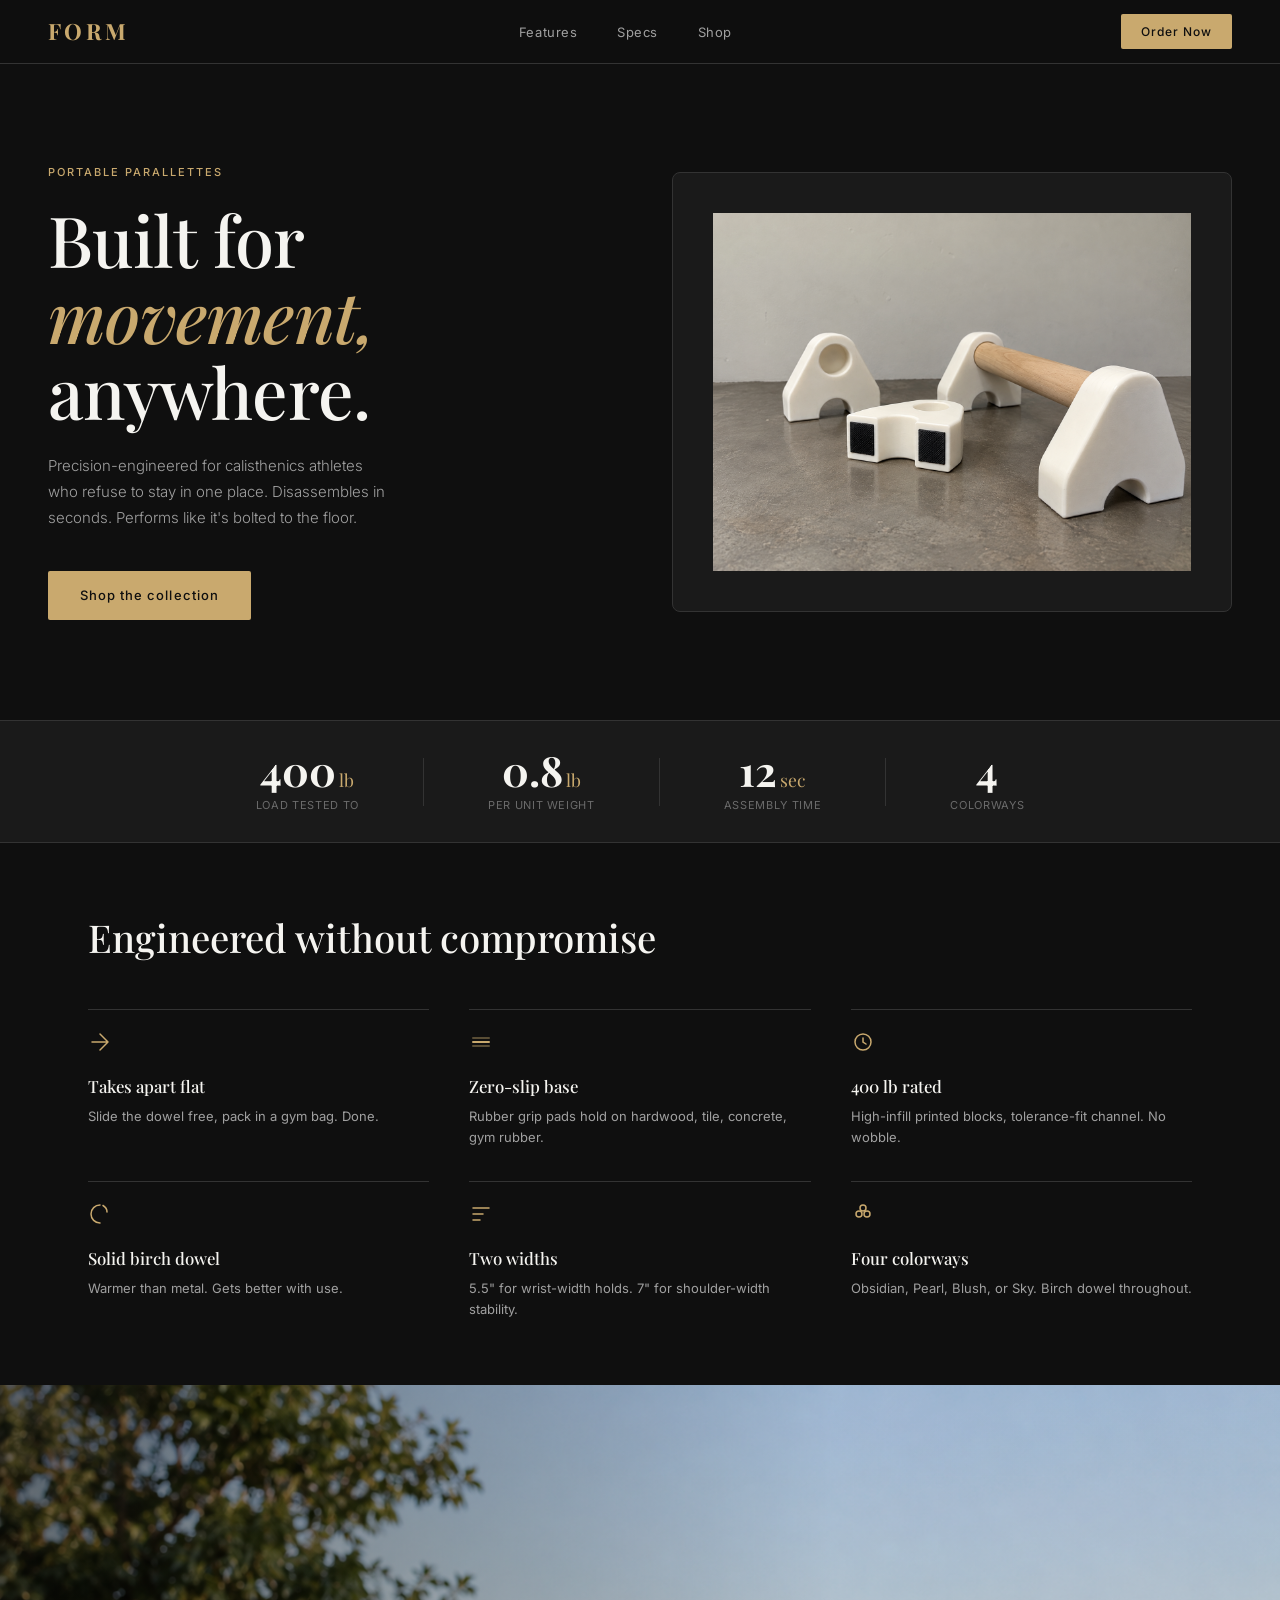
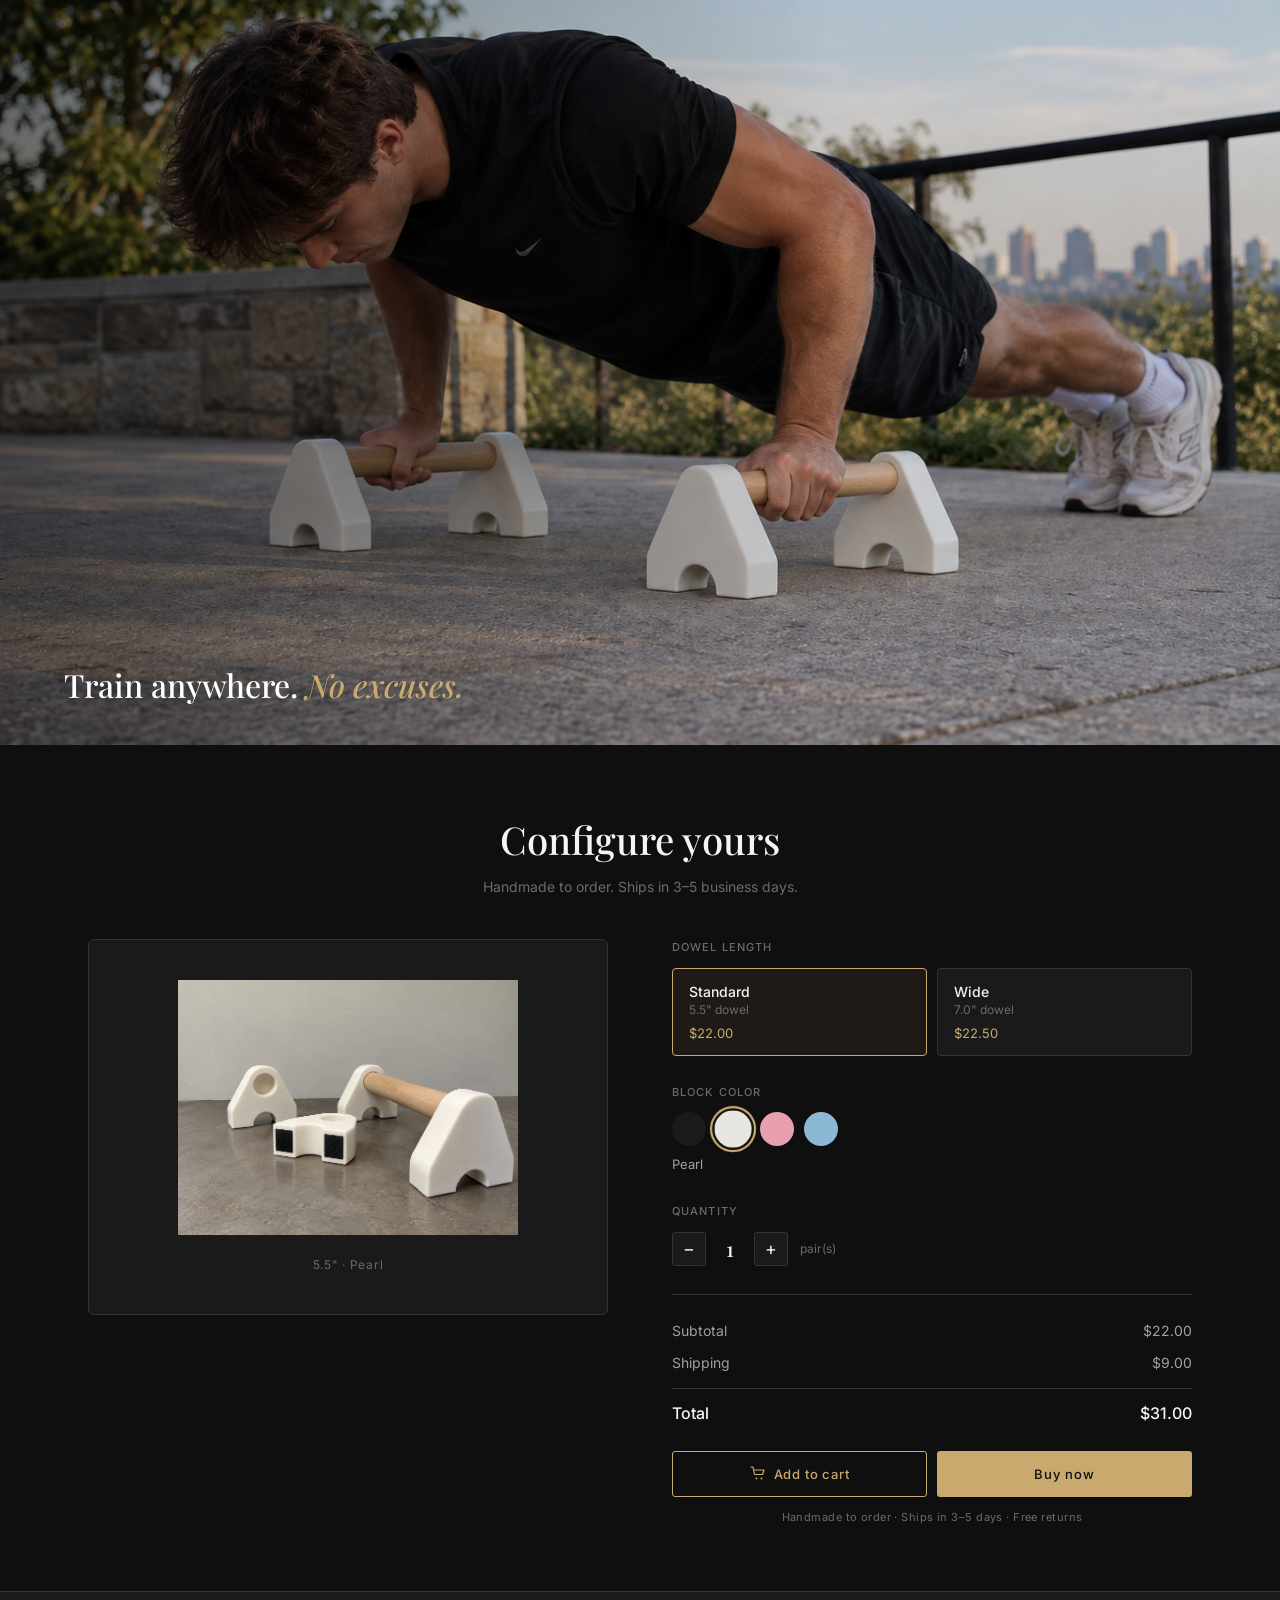
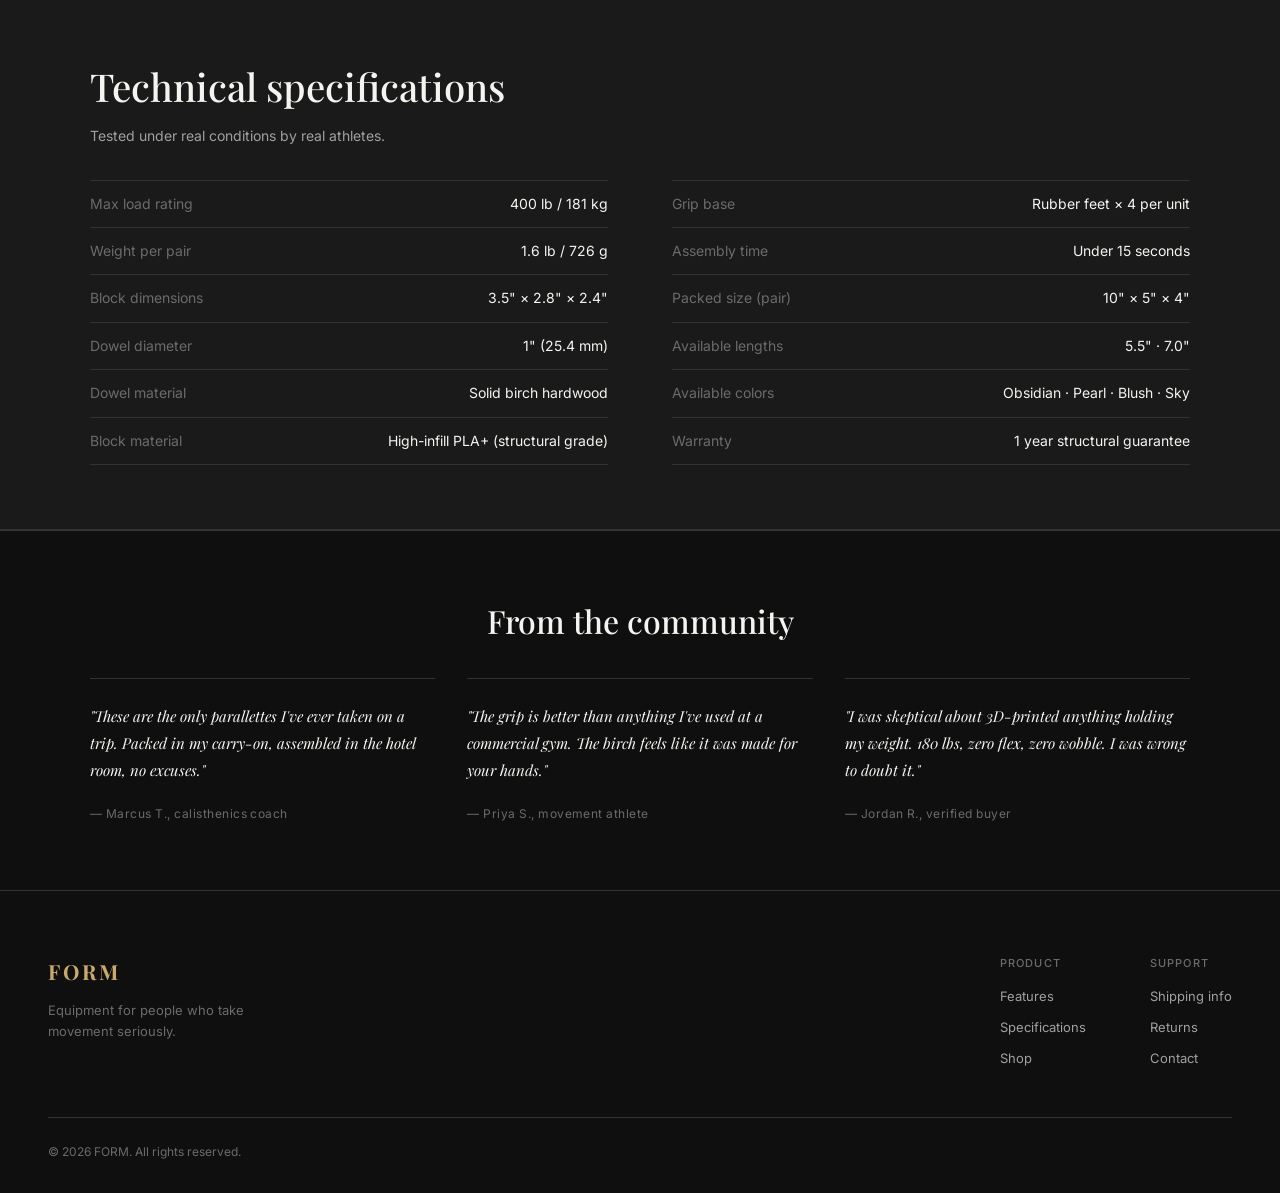
==== commit 591974d3: "Add files via upload" ====
--- a/index.html
+++ b/index.html
@@ -4,7 +4,7 @@
   <meta charset="UTF-8">
   <meta name="viewport" content="width=device-width, initial-scale=1.0">
   <title>FORM — Portable Parallettes</title>
-  <link rel="stylesheet" href="css/style.css">
+  <link rel="stylesheet" href="css/style.css?v=7">
   <link rel="preconnect" href="https://fonts.googleapis.com">
   <link href="https://fonts.googleapis.com/css2?family=Playfair+Display:ital,wght@0,400;0,500;0,700;1,400&family=Inter:wght@300;400;500&display=swap" rel="stylesheet">
 </head>
--- a/css/style.css
+++ b/css/style.css
@@ -66,8 +66,8 @@
 .feature-item p { font-size:13px; color:var(--light); line-height:1.65; }
 
 /* ── LIFESTYLE STRIP ── */
-.lifestyle-strip { position:relative; width:100%; max-height:340px; overflow:hidden; }
-.lifestyle-strip img { width:100%; height:340px; object-fit:cover; object-position:center 40%; display:block; }
+.lifestyle-strip { position:relative; width:100%; overflow:visible !important; max-height:none !important; }
+.lifestyle-strip img { width:100% !important; height:auto !important; max-height:none !important; object-fit:unset !important; display:block; }
 .lifestyle-strip-overlay { position:absolute; inset:0; background:linear-gradient(to right,rgba(0,0,0,.55) 0%,rgba(0,0,0,.08) 65%); display:flex; align-items:flex-end; padding:2.5rem 4rem; }
 .lifestyle-strip-text { font-family:var(--serif); font-size:clamp(1.4rem,2.5vw,2.2rem); color:var(--white); font-weight:500; line-height:1.2; }
 .lifestyle-strip-text em { font-style:italic; color:var(--gold); }
@@ -226,7 +226,6 @@
   .stat-divider { display:none; }
   .features { padding:3rem 1.5rem; }
   .features-grid { grid-template-columns:1fr 1fr; }
-  .lifestyle-strip img { height:240px; }
   .lifestyle-strip-overlay { padding:1.5rem 2rem; }
   .shop { padding:3rem 1.5rem; }
   .configurator { grid-template-columns:1fr; gap:2rem; }
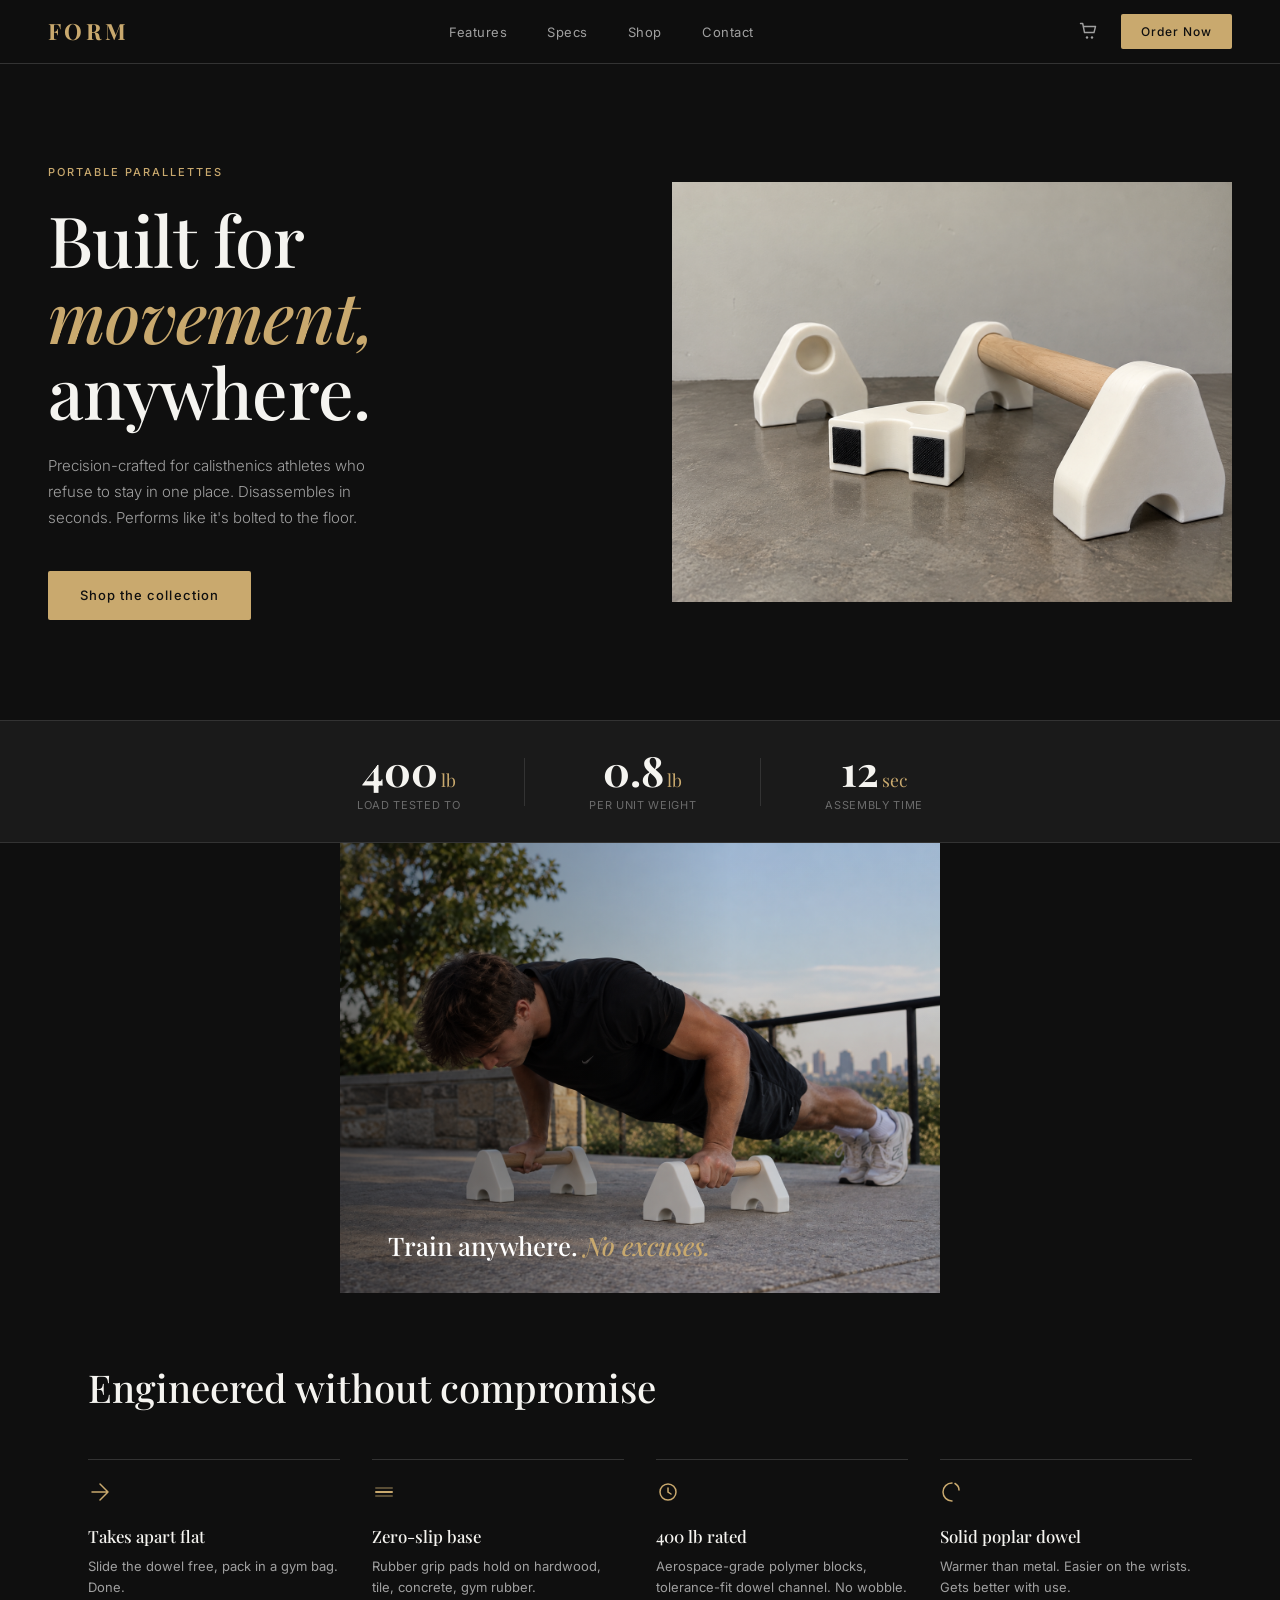
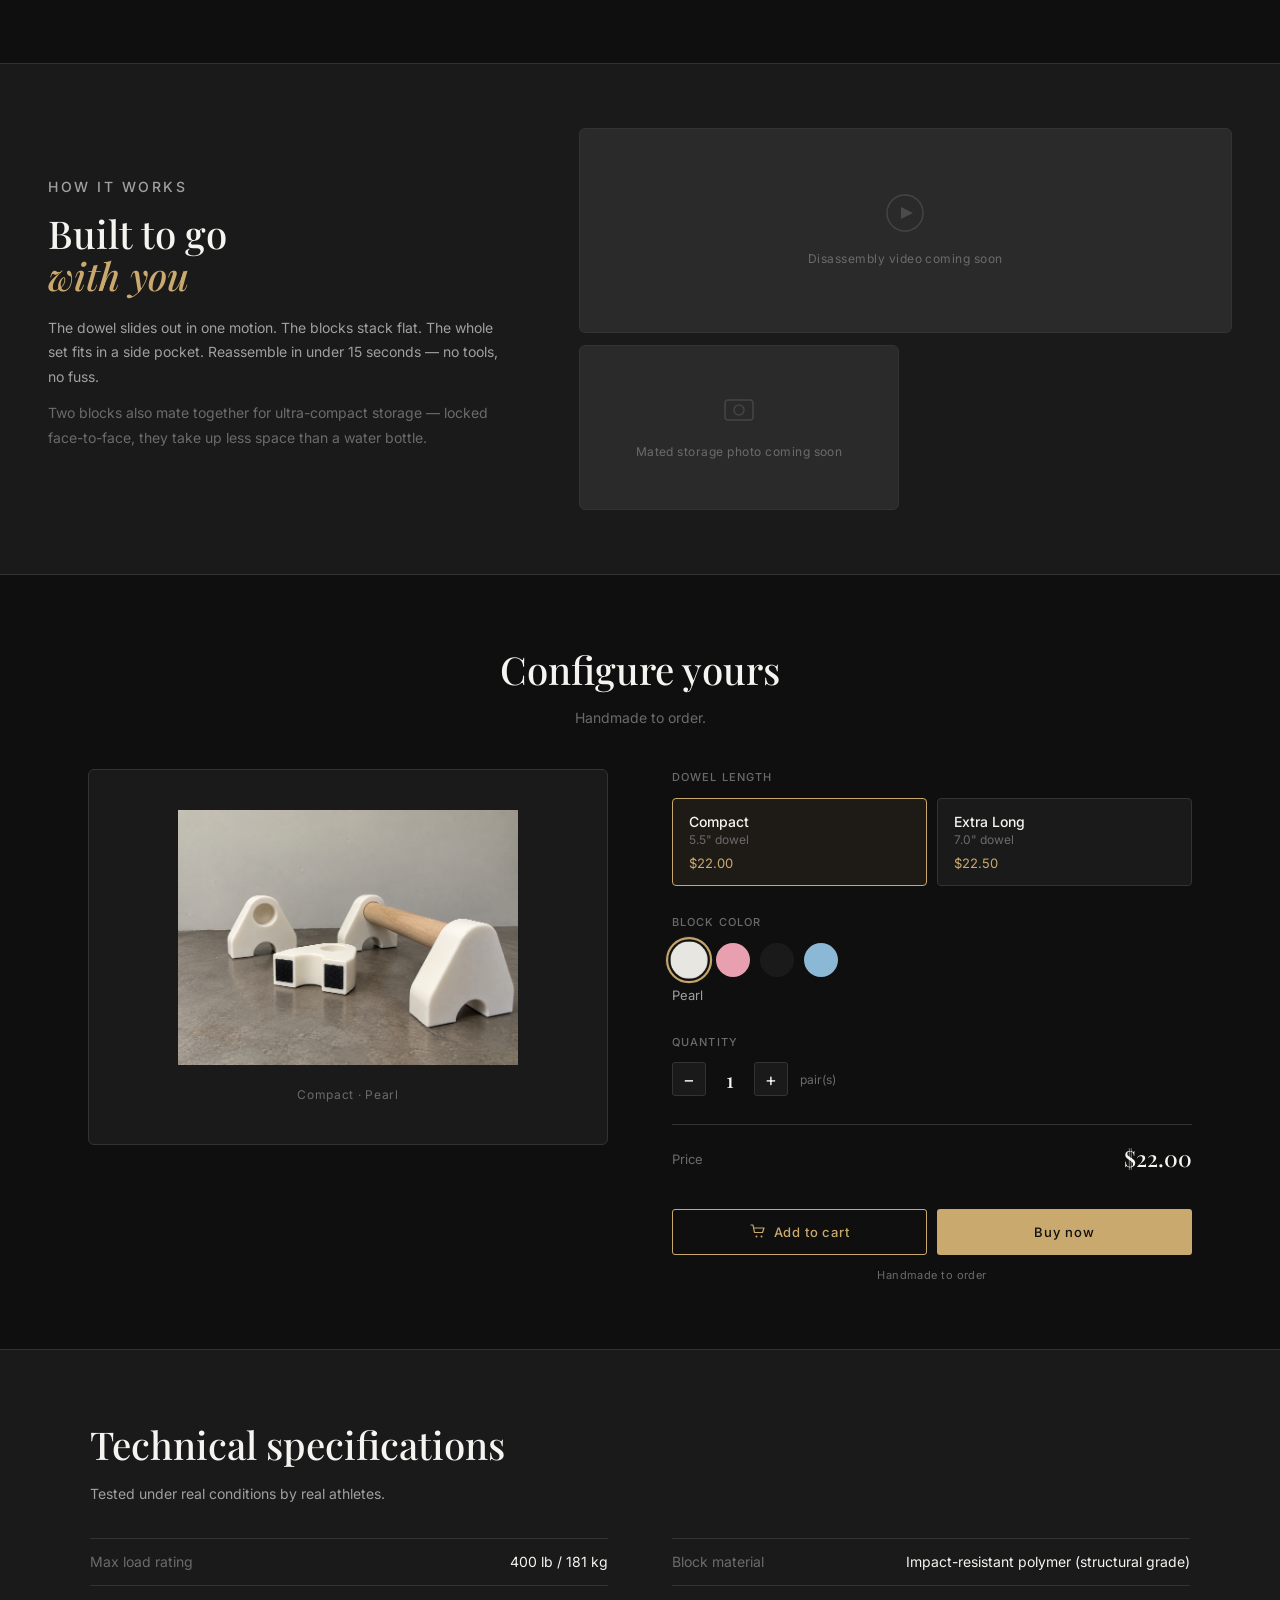
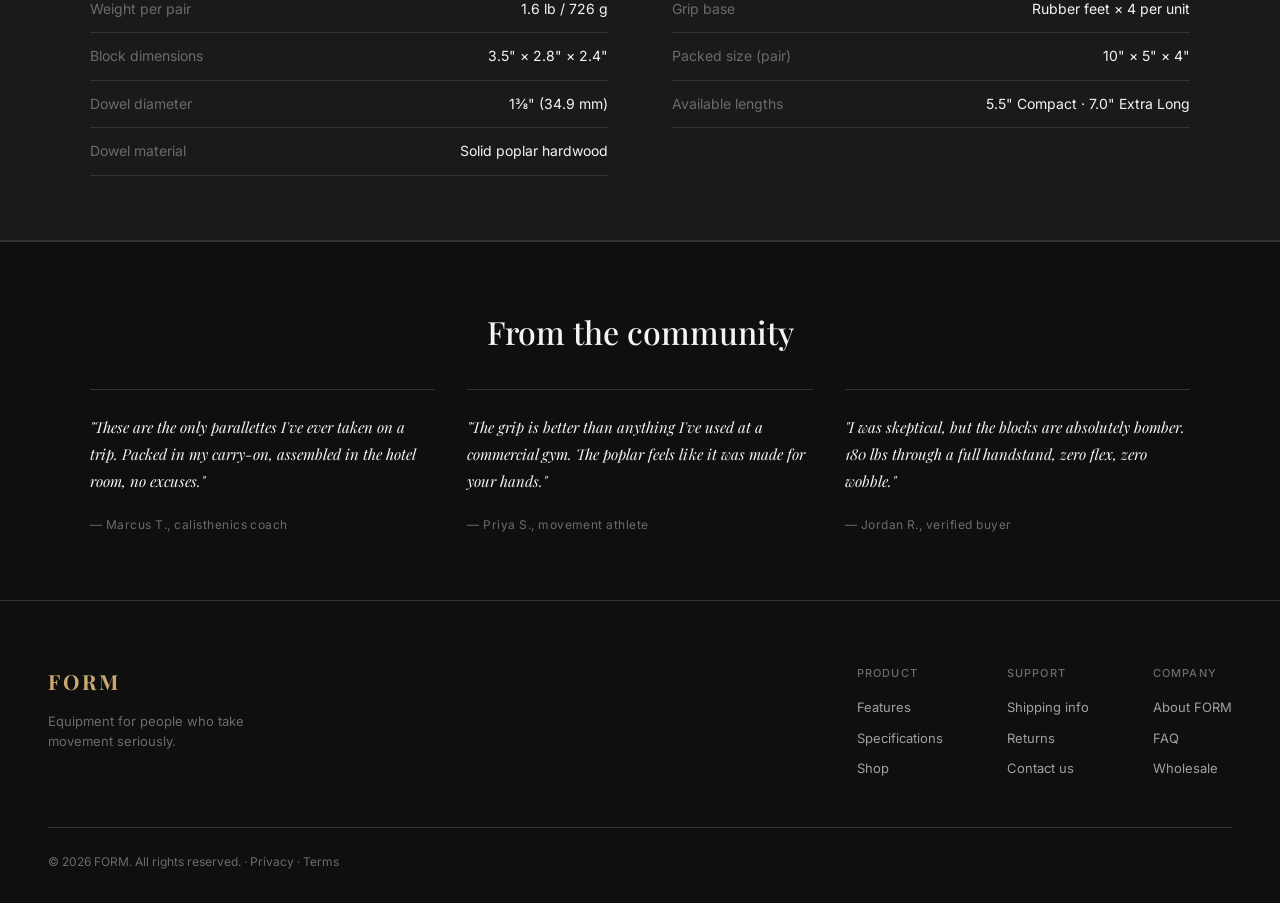
==== commit 6b3d8934: "Add files via upload" ====
--- a/index.html
+++ b/index.html
@@ -4,42 +4,39 @@
   <meta charset="UTF-8">
   <meta name="viewport" content="width=device-width, initial-scale=1.0">
   <title>FORM — Portable Parallettes</title>
-  <link rel="stylesheet" href="css/style.css?v=7">
+  <link rel="stylesheet" href="css/style.css?v=9">
   <link rel="preconnect" href="https://fonts.googleapis.com">
   <link href="https://fonts.googleapis.com/css2?family=Playfair+Display:ital,wght@0,400;0,500;0,700;1,400&family=Inter:wght@300;400;500&display=swap" rel="stylesheet">
 </head>
 <body>
 
-  <!-- EMAIL POPUP -->
-  <div class="popup-overlay" id="popup-overlay">
-    <div class="popup" id="popup">
-      <button class="popup-close" onclick="closePopup()">✕</button>
-      <div class="popup-badge">LIMITED OFFER</div>
-      <h3 class="popup-title">Get 10% off your first order</h3>
-      <p class="popup-sub">Join the FORM community. Enter your details below and we'll send your discount code instantly.</p>
-      <div id="popup-form">
-        <input type="email" class="form-input" id="popup-email" placeholder="Email address">
-        <input type="tel" class="form-input" id="popup-phone" placeholder="Phone number (optional)">
-        <button class="btn-checkout popup-btn" onclick="submitPopup()">Claim my 10% off</button>
-        <button class="popup-skip" onclick="closePopup()">No thanks, I'll pay full price</button>
-      </div>
-      <div id="popup-success" style="display:none">
-        <div class="popup-success-icon">✓</div>
-        <p class="popup-success-text">Your code is on its way! Check your inbox for <strong>FORM10</strong>.</p>
-        <button class="btn-checkout popup-btn" onclick="closePopup()">Start shopping</button>
-      </div>
+  <!-- PROMO TOAST -->
+  <div class="promo-toast" id="promo-toast">
+    <div class="promo-toast-inner">
+      <div class="promo-toast-text">
+        <strong>10% off your first order</strong>
+        <span>Use code <em>FORM10</em> at checkout</span>
+      </div>
+      <button class="promo-toast-close" onclick="closePromoToast()">✕</button>
     </div>
   </div>
 
   <!-- NAV -->
   <nav class="nav">
-    <a href="#" class="nav-logo">FORM</a>
+    <a href="index.html" class="nav-logo">FORM</a>
     <ul class="nav-links">
       <li><a href="#features">Features</a></li>
       <li><a href="#specs">Specs</a></li>
       <li><a href="#shop">Shop</a></li>
+      <li><a href="contact.html">Contact</a></li>
     </ul>
-    <a href="#shop" class="nav-cta">Order Now</a>
+    <div class="nav-right">
+      <button class="nav-cart-btn" onclick="openCheckout()" id="nav-cart-btn" aria-label="Open cart">
+        <svg width="20" height="20" viewBox="0 0 20 20" fill="none"><path d="M1.5 1.5h2.2l1.8 9h9.5l1.5-6H5.2" stroke="currentColor" stroke-width="1.4" stroke-linecap="round" stroke-linejoin="round"/><circle cx="8" cy="15.5" r="1.2" fill="currentColor"/><circle cx="13" cy="15.5" r="1.2" fill="currentColor"/></svg>
+        <span class="cart-count" id="cart-count" style="display:none">0</span>
+      </button>
+      <a href="#shop" class="nav-cta">Order Now</a>
+    </div>
   </nav>
 
   <!-- HERO -->
@@ -47,11 +44,11 @@
     <div class="hero-text">
       <p class="hero-eyebrow">Portable parallettes</p>
       <h1 class="hero-headline">Built for<br><em>movement,</em><br>anywhere.</h1>
-      <p class="hero-sub">Precision-engineered for calisthenics athletes who refuse to stay in one place. Disassembles in seconds. Performs like it's bolted to the floor.</p>
+      <p class="hero-sub">Precision-crafted for calisthenics athletes who refuse to stay in one place. Disassembles in seconds. Performs like it's bolted to the floor.</p>
       <a href="#shop" class="btn-primary">Shop the collection</a>
     </div>
     <div class="hero-image">
-      <img src="images/white.png" alt="FORM parallette — Pearl white" class="hero-img hero-product">
+      <img src="images/white.png" alt="FORM parallette — Pearl white" class="hero-product">
     </div>
   </section>
 
@@ -71,10 +68,13 @@
       <span class="stat-num">12<span class="stat-unit">sec</span></span>
       <span class="stat-label">Assembly time</span>
     </div>
-    <div class="stat-divider"></div>
-    <div class="stat">
-      <span class="stat-num">4</span>
-      <span class="stat-label">Colorways</span>
+  </div>
+
+  <!-- LIFESTYLE STRIP -->
+  <div class="lifestyle-strip">
+    <img src="images/lifestyle-pushup.png" alt="Athlete performing push-up on FORM parallettes">
+    <div class="lifestyle-strip-overlay">
+      <p class="lifestyle-strip-text">Train anywhere. <em>No excuses.</em></p>
     </div>
   </div>
 
@@ -103,65 +103,69 @@
           <svg width="24" height="24" viewBox="0 0 24 24" fill="none"><circle cx="12" cy="12" r="8" stroke="currentColor" stroke-width="1.5"/><path d="M12 8v4l3 2" stroke="currentColor" stroke-width="1.5" stroke-linecap="round"/></svg>
         </div>
         <h3>400 lb rated</h3>
-        <p>High-infill printed blocks, tolerance-fit channel. No wobble.</p>
+        <p>Aerospace-grade polymer blocks, tolerance-fit dowel channel. No wobble.</p>
       </div>
       <div class="feature-item">
         <div class="feature-icon">
           <svg width="24" height="24" viewBox="0 0 24 24" fill="none"><path d="M12 3C7.03 3 3 7.03 3 12s4.03 9 9 9" stroke="currentColor" stroke-width="1.5" stroke-linecap="round"/><path d="M15 3.5C17.5 5 19 7.5 19 10" stroke="currentColor" stroke-width="1.5" stroke-linecap="round"/></svg>
         </div>
-        <h3>Solid birch dowel</h3>
-        <p>Warmer than metal. Gets better with use.</p>
-      </div>
-      <div class="feature-item">
-        <div class="feature-icon">
-          <svg width="24" height="24" viewBox="0 0 24 24" fill="none"><path d="M4 6h16M4 12h10M4 18h7" stroke="currentColor" stroke-width="1.5" stroke-linecap="round"/></svg>
-        </div>
-        <h3>Two widths</h3>
-        <p>5.5" for wrist-width holds. 7" for shoulder-width stability.</p>
-      </div>
-      <div class="feature-item">
-        <div class="feature-icon">
-          <svg width="24" height="24" viewBox="0 0 24 24" fill="none"><circle cx="8" cy="12" r="3" stroke="currentColor" stroke-width="1.5"/><circle cx="16" cy="12" r="3" stroke="currentColor" stroke-width="1.5"/><circle cx="12" cy="6" r="3" stroke="currentColor" stroke-width="1.5"/></svg>
-        </div>
-        <h3>Four colorways</h3>
-        <p>Obsidian, Pearl, Blush, or Sky. Birch dowel throughout.</p>
-      </div>
-    </div>
-  </section>
-
-  <!-- LIFESTYLE STRIP -->
-  <div class="lifestyle-strip">
-    <img src="images/lifestyle-pushup.png" alt="Athlete performing push-up on FORM parallettes in the park">
-    <div class="lifestyle-strip-overlay">
-      <p class="lifestyle-strip-text">Train anywhere. <em>No excuses.</em></p>
-    </div>
-  </div>
+        <h3>Solid poplar dowel</h3>
+        <p>Warmer than metal. Easier on the wrists. Gets better with use.</p>
+      </div>
+    </div>
+  </section>
+
+  <!-- DISASSEMBLY SECTION -->
+  <section class="disassembly" id="how-it-works">
+    <div class="disassembly-inner">
+      <div class="disassembly-text">
+        <p class="disassembly-eyebrow">How it works</p>
+        <h2>Built to go<br><em>with you</em></h2>
+        <p>The dowel slides out in one motion. The blocks stack flat. The whole set fits in a side pocket. Reassemble in under 15 seconds — no tools, no fuss.</p>
+        <p class="disassembly-detail">Two blocks also mate together for ultra-compact storage — locked face-to-face, they take up less space than a water bottle.</p>
+      </div>
+      <div class="disassembly-media">
+        <div class="media-slot video-slot">
+          <div class="media-placeholder">
+            <svg width="40" height="40" viewBox="0 0 40 40" fill="none"><circle cx="20" cy="20" r="18" stroke="currentColor" stroke-width="1.5" opacity="0.4"/><path d="M16 14l12 6-12 6V14z" fill="currentColor" opacity="0.5"/></svg>
+            <span>Disassembly video coming soon</span>
+          </div>
+        </div>
+        <div class="media-slot photo-slot">
+          <div class="media-placeholder">
+            <svg width="32" height="32" viewBox="0 0 32 32" fill="none"><rect x="2" y="6" width="28" height="20" rx="3" stroke="currentColor" stroke-width="1.5" opacity="0.4"/><circle cx="16" cy="16" r="5" stroke="currentColor" stroke-width="1.5" opacity="0.4"/></svg>
+            <span>Mated storage photo coming soon</span>
+          </div>
+        </div>
+      </div>
+    </div>
+  </section>
 
   <!-- SHOP -->
   <section class="shop" id="shop">
     <div class="shop-inner">
       <div class="shop-header">
         <h2>Configure yours</h2>
-        <p>Handmade to order. Ships in 3–5 business days.</p>
+        <p>Handmade to order.</p>
       </div>
 
       <div class="configurator">
         <div class="configurator-preview">
           <img src="images/white.png" alt="Product preview" class="config-img" id="config-preview">
-          <div class="config-badge" id="config-badge">5.5" · Pearl</div>
+          <div class="config-badge" id="config-badge">Compact · Pearl</div>
         </div>
 
         <div class="configurator-options">
           <div class="option-group">
             <label class="option-label">Dowel length</label>
             <div class="size-options">
-              <button class="size-btn active" data-size="5.5" data-price="22.00" onclick="selectSize(this)">
-                <span class="size-name">Standard</span>
+              <button class="size-btn active" data-size="Compact" data-price="22.00" onclick="selectSize(this)">
+                <span class="size-name">Compact</span>
                 <span class="size-dim">5.5" dowel</span>
                 <span class="size-price">$22.00</span>
               </button>
-              <button class="size-btn" data-size="7.0" data-price="22.50" onclick="selectSize(this)">
-                <span class="size-name">Wide</span>
+              <button class="size-btn" data-size="Extra Long" data-price="22.50" onclick="selectSize(this)">
+                <span class="size-name">Extra Long</span>
                 <span class="size-dim">7.0" dowel</span>
                 <span class="size-price">$22.50</span>
               </button>
@@ -171,10 +175,10 @@
           <div class="option-group">
             <label class="option-label">Block color</label>
             <div class="color-options">
-              <button class="color-btn" data-color="Obsidian" data-img="images/black.png" onclick="selectColor(this)" style="--c: #1a1a1a" title="Obsidian"></button>
-              <button class="color-btn active" data-color="Pearl" data-img="images/white.png" onclick="selectColor(this)" style="--c: #e8e6e0" title="Pearl"></button>
-              <button class="color-btn" data-color="Blush" data-img="images/pink.png" onclick="selectColor(this)" style="--c: #e8a0b0" title="Blush"></button>
-              <button class="color-btn" data-color="Sky" data-img="images/blue.png" onclick="selectColor(this)" style="--c: #8bb8d4" title="Sky"></button>
+              <button class="color-btn active" data-color="Pearl" data-img-compact="images/white.png" data-img-long="images/white-long.png" onclick="selectColor(this)" style="--c:#e8e6e0" title="Pearl"></button>
+              <button class="color-btn" data-color="Blush" data-img-compact="images/pink.png" data-img-long="images/pink-long.png" onclick="selectColor(this)" style="--c:#e8a0b0" title="Blush"></button>
+              <button class="color-btn" data-color="Obsidian" data-img-compact="images/black.png" data-img-long="images/black-long.png" onclick="selectColor(this)" style="--c:#1a1a1a" title="Obsidian"></button>
+              <button class="color-btn" data-color="Sky" data-img-compact="images/blue.png" data-img-long="images/blue-long.png" onclick="selectColor(this)" style="--c:#8bb8d4" title="Sky"></button>
             </div>
             <p class="color-name-display" id="color-name-display">Pearl</p>
           </div>
@@ -189,19 +193,9 @@
             </div>
           </div>
 
-          <div class="price-summary">
-            <div class="price-row">
-              <span>Subtotal</span>
-              <span id="subtotal">$22.00</span>
-            </div>
-            <div class="price-row">
-              <span>Shipping</span>
-              <span id="shipping-cost">$9.00</span>
-            </div>
-            <div class="price-row price-total">
-              <span>Total</span>
-              <span id="total-price">$31.00</span>
-            </div>
+          <div class="price-line">
+            <span class="price-line-label">Price</span>
+            <span class="price-line-val" id="price-line-val">$22.00</span>
           </div>
 
           <div class="cart-actions">
@@ -211,7 +205,7 @@
             </button>
             <button class="btn-checkout" onclick="openCheckout()">Buy now</button>
           </div>
-          <p class="shop-note">Handmade to order &middot; Ships in 3&ndash;5 days &middot; Free returns</p>
+          <p class="shop-note">Handmade to order</p>
         </div>
       </div>
     </div>
@@ -233,17 +227,14 @@
           <div class="spec-row"><span class="spec-key">Max load rating</span><span class="spec-val">400 lb / 181 kg</span></div>
           <div class="spec-row"><span class="spec-key">Weight per pair</span><span class="spec-val">1.6 lb / 726 g</span></div>
           <div class="spec-row"><span class="spec-key">Block dimensions</span><span class="spec-val">3.5" × 2.8" × 2.4"</span></div>
-          <div class="spec-row"><span class="spec-key">Dowel diameter</span><span class="spec-val">1" (25.4 mm)</span></div>
-          <div class="spec-row"><span class="spec-key">Dowel material</span><span class="spec-val">Solid birch hardwood</span></div>
-          <div class="spec-row"><span class="spec-key">Block material</span><span class="spec-val">High-infill PLA+ (structural grade)</span></div>
+          <div class="spec-row"><span class="spec-key">Dowel diameter</span><span class="spec-val">1⅜" (34.9 mm)</span></div>
+          <div class="spec-row"><span class="spec-key">Dowel material</span><span class="spec-val">Solid poplar hardwood</span></div>
         </div>
         <div class="specs-col">
+          <div class="spec-row"><span class="spec-key">Block material</span><span class="spec-val">Impact-resistant polymer (structural grade)</span></div>
           <div class="spec-row"><span class="spec-key">Grip base</span><span class="spec-val">Rubber feet × 4 per unit</span></div>
-          <div class="spec-row"><span class="spec-key">Assembly time</span><span class="spec-val">Under 15 seconds</span></div>
           <div class="spec-row"><span class="spec-key">Packed size (pair)</span><span class="spec-val">10" × 5" × 4"</span></div>
-          <div class="spec-row"><span class="spec-key">Available lengths</span><span class="spec-val">5.5" · 7.0"</span></div>
-          <div class="spec-row"><span class="spec-key">Available colors</span><span class="spec-val">Obsidian · Pearl · Blush · Sky</span></div>
-          <div class="spec-row"><span class="spec-key">Warranty</span><span class="spec-val">1 year structural guarantee</span></div>
+          <div class="spec-row"><span class="spec-key">Available lengths</span><span class="spec-val">5.5" Compact · 7.0" Extra Long</span></div>
         </div>
       </div>
     </div>
@@ -258,11 +249,11 @@
         <span class="testimonial-author">— Marcus T., calisthenics coach</span>
       </div>
       <div class="testimonial">
-        <p>"The grip is better than anything I've used at a commercial gym. The birch feels like it was made for your hands."</p>
+        <p>"The grip is better than anything I've used at a commercial gym. The poplar feels like it was made for your hands."</p>
         <span class="testimonial-author">— Priya S., movement athlete</span>
       </div>
       <div class="testimonial">
-        <p>"I was skeptical about 3D-printed anything holding my weight. 180 lbs, zero flex, zero wobble. I was wrong to doubt it."</p>
+        <p>"I was skeptical, but the blocks are absolutely bomber. 180 lbs through a full handstand, zero flex, zero wobble."</p>
         <span class="testimonial-author">— Jordan R., verified buyer</span>
       </div>
     </div>
@@ -284,14 +275,20 @@
         </div>
         <div class="footer-col">
           <h4>Support</h4>
-          <a href="#">Shipping info</a>
-          <a href="#">Returns</a>
-          <a href="#">Contact</a>
+          <a href="shipping.html">Shipping info</a>
+          <a href="returns.html">Returns</a>
+          <a href="contact.html">Contact us</a>
+        </div>
+        <div class="footer-col">
+          <h4>Company</h4>
+          <a href="about.html">About FORM</a>
+          <a href="faq.html">FAQ</a>
+          <a href="wholesale.html">Wholesale</a>
         </div>
       </div>
     </div>
     <div class="footer-bottom">
-      <p>© 2026 FORM. All rights reserved.</p>
+      <p>© 2026 FORM. All rights reserved. · <a href="privacy.html" style="color:var(--muted)">Privacy</a> · <a href="terms.html" style="color:var(--muted)">Terms</a></p>
     </div>
   </footer>
 
@@ -300,132 +297,149 @@
     <div class="modal checkout-modal" onclick="event.stopPropagation()">
       <button class="modal-close" onclick="closeCheckout()">✕</button>
 
-      <!-- Step indicator -->
       <div class="steps-indicator" id="steps-indicator">
-        <div class="step-dot active" id="dot-1">1</div>
+        <div class="step-dot active" id="dot-1"><span>1</span></div>
         <div class="step-line"></div>
-        <div class="step-dot" id="dot-2">2</div>
+        <div class="step-dot" id="dot-2"><span>2</span></div>
         <div class="step-line"></div>
-        <div class="step-dot" id="dot-3">3</div>
+        <div class="step-dot" id="dot-3"><span>3</span></div>
+      </div>
+      <div class="steps-labels">
+        <span id="slabel-1" class="slabel active">Cart</span>
+        <span id="slabel-2" class="slabel">Shipping</span>
+        <span id="slabel-3" class="slabel">Payment</span>
       </div>
 
       <!-- Step 1: Cart -->
       <div id="step-cart">
         <h3 class="modal-title">Your cart</h3>
-        <div class="cart-item">
+        <div class="cart-item" id="cart-item-display">
           <img src="images/white.png" alt="Product" class="cart-item-img" id="cart-item-img">
           <div class="cart-item-info">
-            <p class="cart-item-name" id="cart-item-name">5.5" Standard · Pearl</p>
+            <p class="cart-item-name" id="cart-item-name">Compact · Pearl</p>
             <p class="cart-item-qty" id="cart-item-qty">Qty: 1 pair</p>
             <p class="cart-item-price" id="cart-item-price-display">$22.00</p>
           </div>
         </div>
-        <div class="cart-summary">
+        <div class="promo-row">
+          <input type="text" class="form-input promo-input" placeholder="Promo code (e.g. FORM10)" id="promo-input" style="text-transform:uppercase">
+          <button class="promo-btn" onclick="applyPromo()">Apply</button>
+        </div>
+        <p class="promo-msg" id="promo-msg"></p>
+        <div class="cart-summary" style="margin-top:1rem">
           <div class="price-row"><span>Subtotal</span><span id="cs-subtotal">$22.00</span></div>
-          <div class="price-row"><span>Shipping</span><span>$9.00</span></div>
-          <div class="price-row price-total"><span>Total</span><span id="cs-total">$31.00</span></div>
-        </div>
-        <div class="promo-row">
-          <input type="text" class="form-input promo-input" placeholder="Promo code (e.g. FORM10)" id="promo-input">
-          <button class="promo-btn" onclick="applyPromo()">Apply</button>
-        </div>
-        <p class="promo-msg" id="promo-msg"></p>
-        <button class="btn-checkout" style="width:100%; margin-top:1rem" onclick="goToStep(2)">Continue to shipping &rarr;</button>
+          <div class="price-row" id="discount-row-cart" style="display:none"><span>Discount</span><span id="cs-discount" style="color:var(--gold)"></span></div>
+          <div class="price-row muted-row"><span>Shipping</span><span>Calculated at next step</span></div>
+          <div class="price-row price-total"><span>Subtotal</span><span id="cs-total">$22.00</span></div>
+        </div>
+        <button class="btn-checkout full-btn" onclick="goToStep(2)">Continue to shipping →</button>
       </div>
 
       <!-- Step 2: Shipping -->
       <div id="step-shipping" style="display:none">
-        <button class="modal-back" onclick="goToStep(1)">&#8592; Back</button>
+        <button class="modal-back" onclick="goToStep(1)">← Back</button>
         <h3 class="modal-title">Shipping</h3>
         <div class="form-section">
           <div class="form-row">
-            <input type="text" placeholder="First name" class="form-input" id="f-first">
-            <input type="text" placeholder="Last name" class="form-input" id="f-last">
-          </div>
-          <input type="email" placeholder="Email address" class="form-input" id="f-email">
-          <input type="tel" placeholder="Phone number" class="form-input" id="f-phone">
-          <input type="text" placeholder="Street address" class="form-input" id="f-addr">
-          <input type="text" placeholder="Apt, suite, etc. (optional)" class="form-input" id="f-addr2">
+            <div class="input-wrap"><label class="input-label">First name</label><input type="text" class="form-input" id="f-first" placeholder="Jane"></div>
+            <div class="input-wrap"><label class="input-label">Last name</label><input type="text" class="form-input" id="f-last" placeholder="Smith"></div>
+          </div>
+          <label class="input-label">Email</label>
+          <input type="email" class="form-input" id="f-email" placeholder="jane@example.com">
+          <label class="input-label">Phone (optional)</label>
+          <input type="tel" class="form-input" id="f-phone" placeholder="+1 (555) 000-0000">
+          <label class="input-label">Address</label>
+          <input type="text" class="form-input" id="f-addr" placeholder="123 Main Street">
+          <input type="text" class="form-input" id="f-addr2" placeholder="Apt, suite, floor (optional)">
           <div class="form-row">
-            <input type="text" placeholder="City" class="form-input" id="f-city">
-            <input type="text" placeholder="State" class="form-input" style="max-width:72px" id="f-state">
-            <input type="text" placeholder="ZIP" class="form-input" style="max-width:88px" id="f-zip">
-          </div>
-        </div>
+            <div class="input-wrap" style="flex:2"><label class="input-label">City</label><input type="text" class="form-input" id="f-city" placeholder="New York"></div>
+            <div class="input-wrap" style="flex:1"><label class="input-label">State</label><input type="text" class="form-input" id="f-state" placeholder="NY"></div>
+            <div class="input-wrap" style="flex:1"><label class="input-label">ZIP</label><input type="text" class="form-input" id="f-zip" placeholder="10001"></div>
+          </div>
+        </div>
+        <label class="input-label" style="margin-bottom:.5rem">Shipping method</label>
         <div class="shipping-options">
-          <label class="shipping-option active-option" id="ship-standard" onclick="selectShipping(this, 9, 'Standard (5–7 days)')">
+          <label class="shipping-option active-option" id="ship-standard" onclick="selectShipping(this, 6, 'Standard')">
+            <span class="ship-radio active-radio"></span>
+            <div class="ship-info"><span class="ship-label">Standard shipping</span><span class="ship-detail">5–7 business days</span></div>
+            <span class="ship-price">$6.00</span>
+          </label>
+          <label class="shipping-option" id="ship-express" onclick="selectShipping(this, 14, 'Express')">
             <span class="ship-radio"></span>
-            <span class="ship-label">Standard shipping</span>
-            <span class="ship-detail">5–7 business days</span>
-            <span class="ship-price">$9.00</span>
+            <div class="ship-info"><span class="ship-label">Express shipping</span><span class="ship-detail">2–3 business days</span></div>
+            <span class="ship-price">$14.00</span>
           </label>
-          <label class="shipping-option" id="ship-express" onclick="selectShipping(this, 16, 'Express (2–3 days)')">
-            <span class="ship-radio"></span>
-            <span class="ship-label">Express shipping</span>
-            <span class="ship-detail">2–3 business days</span>
-            <span class="ship-price">$16.00</span>
-          </label>
-        </div>
-        <button class="btn-checkout" style="width:100%; margin-top:1rem" onclick="goToStep(3)">Continue to payment &rarr;</button>
+        </div>
+        <button class="btn-checkout full-btn" style="margin-top:1rem" onclick="goToStep(3)">Continue to payment →</button>
       </div>
 
       <!-- Step 3: Payment -->
       <div id="step-payment" style="display:none">
-        <button class="modal-back" onclick="goToStep(2)">&#8592; Back</button>
+        <button class="modal-back" onclick="goToStep(2)">← Back</button>
         <h3 class="modal-title">Payment</h3>
-        <div class="secure-badge">
-          <svg width="13" height="13" viewBox="0 0 13 13" fill="none"><path d="M6.5 1L2 3v3.5c0 2.5 2 4.5 4.5 5 2.5-.5 4.5-2.5 4.5-5V3L6.5 1z" stroke="currentColor" stroke-width="1.1" stroke-linejoin="round"/></svg>
-          Secure checkout — 256-bit SSL encrypted
-        </div>
-        <div class="card-icons">
-          <span class="card-icon">VISA</span>
-          <span class="card-icon">MC</span>
-          <span class="card-icon">AMEX</span>
-          <span class="card-icon">DISC</span>
-        </div>
-        <div class="form-section" style="margin-top:1rem">
-          <label class="input-label">Card number</label>
-          <input type="text" placeholder="1234 5678 9012 3456" class="form-input" maxlength="19" oninput="formatCard(this)" id="f-card">
+        <div class="secure-row">
+          <svg width="12" height="14" viewBox="0 0 12 14" fill="none"><path d="M6 1L1 3.5V7c0 3 2.5 5.5 5 6 2.5-.5 5-3 5-6V3.5L6 1z" stroke="currentColor" stroke-width="1.1" stroke-linejoin="round"/></svg>
+          <span>Secure checkout — 256-bit SSL encrypted</span>
+          <div class="card-icons">
+            <span class="card-icon">VISA</span>
+            <span class="card-icon">MC</span>
+            <span class="card-icon">AMEX</span>
+          </div>
+        </div>
+
+        <div class="pay-section-label">Card information</div>
+        <div class="card-field-group">
+          <input type="text" class="form-input card-num-input" id="f-card" placeholder="1234 5678 9012 3456" maxlength="19" oninput="formatCard(this)">
+          <div class="card-row-two">
+            <input type="text" class="form-input" id="f-exp" placeholder="MM / YY" maxlength="7" oninput="formatExp(this)">
+            <input type="text" class="form-input" id="f-cvv" placeholder="CVV" maxlength="4">
+          </div>
+        </div>
+
+        <div class="pay-section-label">Cardholder name</div>
+        <input type="text" class="form-input" id="f-cardname" placeholder="Jane Smith">
+
+        <div class="pay-section-label">Billing address</div>
+        <div class="billing-same">
+          <input type="checkbox" id="same-as-shipping" checked onchange="toggleBilling()">
+          <label for="same-as-shipping">Same as shipping address</label>
+        </div>
+        <div id="billing-fields" style="display:none">
+          <input type="text" class="form-input" id="f-baddr" placeholder="Billing street address">
           <div class="form-row">
-            <div style="flex:1">
-              <label class="input-label">Expiry</label>
-              <input type="text" placeholder="MM / YY" class="form-input" maxlength="7" oninput="formatExp(this)" id="f-exp">
-            </div>
-            <div style="max-width:100px">
-              <label class="input-label">CVV</label>
-              <input type="text" placeholder="123" class="form-input" maxlength="4" id="f-cvv">
-            </div>
-          </div>
-          <label class="input-label">Name on card</label>
-          <input type="text" placeholder="Full name" class="form-input" id="f-cardname">
-          <label class="input-label">Billing ZIP</label>
-          <input type="text" placeholder="ZIP code" class="form-input" maxlength="10" id="f-bzip">
-        </div>
+            <input type="text" class="form-input" id="f-bcity" placeholder="City">
+            <input type="text" class="form-input" style="max-width:72px" id="f-bstate" placeholder="ST">
+            <input type="text" class="form-input" style="max-width:90px" id="f-bzip" placeholder="ZIP">
+          </div>
+        </div>
+
         <div class="order-summary-box">
-          <div class="price-row"><span>Item subtotal</span><span id="pay-subtotal">$22.00</span></div>
-          <div class="price-row"><span id="pay-ship-label">Shipping</span><span id="pay-shipping">$9.00</span></div>
-          <div class="price-row" id="discount-row" style="display:none"><span>Discount</span><span id="pay-discount" style="color:var(--gold)"></span></div>
-          <div class="price-row price-total"><span>Total charged</span><span id="modal-total-display">$31.00</span></div>
-        </div>
-        <button class="btn-checkout place-order-btn" style="width:100%; margin-top:1.25rem" onclick="submitOrder()">
+          <div class="order-summary-title">Order summary</div>
+          <div class="price-row"><span id="pay-item-label">1× Compact · Pearl</span><span id="pay-subtotal">$22.00</span></div>
+          <div class="price-row" id="pay-discount-row" style="display:none"><span>Discount</span><span id="pay-discount" style="color:var(--gold)"></span></div>
+          <div class="price-row"><span id="pay-ship-label">Standard shipping</span><span id="pay-shipping">$6.00</span></div>
+          <div class="price-row price-total"><span>Total</span><span id="modal-total-display">$28.00</span></div>
+        </div>
+
+        <button class="btn-pay" onclick="submitOrder()">
           <svg width="16" height="16" viewBox="0 0 16 16" fill="none"><path d="M2 8l4 4 8-8" stroke="currentColor" stroke-width="1.5" stroke-linecap="round" stroke-linejoin="round"/></svg>
-          Place order — <span id="btn-total">$31.00</span>
+          Pay <span id="btn-total">$28.00</span>
         </button>
-        <p class="modal-note">Demo store — no real charges will be made.</p>
-      </div>
-    </div>
-  </div>
-
-  <!-- SUCCESS OVERLAY -->
+        <p class="modal-note">Demo store — no real charges made.</p>
+      </div>
+    </div>
+  </div>
+
+  <!-- SUCCESS -->
   <div class="modal-overlay" id="success-overlay" style="display:none">
     <div class="modal success-modal">
       <div class="success-icon">✓</div>
       <h3>Order confirmed</h3>
       <p>Thank you! A confirmation with tracking info is on its way to your inbox.</p>
-      <button class="btn-checkout" onclick="closeSuccess()" style="width:100%; margin-top:1.5rem">Back to shop</button>
-    </div>
-  </div>
-
-  <script src="js/main.js"></script>
+      <button class="btn-checkout" onclick="closeSuccess()" style="width:100%;margin-top:1.5rem">Back to shop</button>
+    </div>
+  </div>
+
+  <script src="js/main.js?v=9"></script>
 </body>
 </html>
--- a/css/style.css
+++ b/css/style.css
@@ -1,246 +1,302 @@
-/* FORM — Portable Parallettes */
-*, *::before, *::after { box-sizing: border-box; margin: 0; padding: 0; }
-:root {
-  --black:#0f0f0f; --dark:#1a1a1a; --mid:#2e2e2e; --border:#333;
-  --muted:#6b6b6b; --light:#a0a0a0; --offwhite:#f5f4f0; --white:#fff;
-  --gold:#c9a96e; --gold-lt:#dfc08a;
-  --serif:'Playfair Display',Georgia,serif; --sans:'Inter',system-ui,sans-serif;
+*,*::before,*::after{box-sizing:border-box;margin:0;padding:0}
+:root{
+  --black:#0f0f0f;--dark:#1a1a1a;--mid:#2a2a2a;--border:#333;
+  --muted:#6b6b6b;--light:#a0a0a0;--offwhite:#f5f4f0;--white:#fff;
+  --gold:#c9a96e;--gold-lt:#dfc08a;--success:#4caf7d;
+  --serif:'Playfair Display',Georgia,serif;--sans:'Inter',system-ui,sans-serif;
 }
-html { scroll-behavior:smooth; }
-body { background:var(--black); color:var(--offwhite); font-family:var(--sans); font-size:16px; line-height:1.6; -webkit-font-smoothing:antialiased; }
-img { display:block; max-width:100%; }
-a { color:inherit; text-decoration:none; }
-button { cursor:pointer; font-family:var(--sans); border:none; background:none; }
-
-/* ── EMAIL POPUP ── */
-.popup-overlay { position:fixed; inset:0; background:rgba(0,0,0,0.7); z-index:500; display:none; align-items:center; justify-content:center; padding:1rem; backdrop-filter:blur(4px); }
-.popup-overlay.open { display:flex; }
-.popup { background:var(--dark); border:1px solid var(--border); border-radius:8px; padding:2.5rem 2rem; width:100%; max-width:420px; position:relative; text-align:center; }
-.popup-close { position:absolute; top:1rem; right:1rem; color:var(--muted); font-size:15px; transition:color .15s; }
-.popup-close:hover { color:var(--offwhite); }
-.popup-badge { display:inline-block; font-size:10px; font-weight:500; letter-spacing:.12em; text-transform:uppercase; color:var(--black); background:var(--gold); padding:4px 12px; border-radius:20px; margin-bottom:1.25rem; }
-.popup-title { font-family:var(--serif); font-size:1.7rem; font-weight:500; margin-bottom:.6rem; }
-.popup-sub { font-size:13px; color:var(--light); line-height:1.65; margin-bottom:1.5rem; }
-.popup-btn { width:100%; margin-top:.75rem; }
-.popup-skip { display:block; width:100%; font-size:11px; color:var(--muted); margin-top:.75rem; transition:color .15s; padding:4px 0; }
-.popup-skip:hover { color:var(--light); }
-.popup-success-icon { width:48px; height:48px; border-radius:50%; background:rgba(201,169,110,.15); border:1px solid var(--gold); color:var(--gold); font-size:20px; display:flex; align-items:center; justify-content:center; margin:0 auto 1rem; }
-.popup-success-text { font-size:14px; color:var(--light); line-height:1.7; margin-bottom:1rem; }
+html{scroll-behavior:smooth}
+body{background:var(--black);color:var(--offwhite);font-family:var(--sans);font-size:16px;line-height:1.6;-webkit-font-smoothing:antialiased}
+img{display:block;max-width:100%}
+a{color:inherit;text-decoration:none}
+button{cursor:pointer;font-family:var(--sans);border:none;background:none}
+
+/* ── PROMO TOAST (bottom-right) ── */
+.promo-toast{position:fixed;bottom:1.5rem;right:1.5rem;z-index:400;transform:translateY(20px);opacity:0;pointer-events:none;transition:opacity .4s,transform .4s}
+.promo-toast.show{opacity:1;transform:translateY(0);pointer-events:auto}
+.promo-toast-inner{background:var(--dark);border:1px solid var(--gold);border-radius:8px;padding:.9rem 1.1rem;display:flex;align-items:center;gap:1rem;max-width:300px;box-shadow:0 8px 24px rgba(0,0,0,.4)}
+.promo-toast-text{display:flex;flex-direction:column;gap:2px}
+.promo-toast-text strong{font-size:13px;color:var(--offwhite)}
+.promo-toast-text span{font-size:12px;color:var(--light)}
+.promo-toast-text em{color:var(--gold);font-style:normal;font-weight:500}
+.promo-toast-close{color:var(--muted);font-size:14px;flex-shrink:0;padding:4px;transition:color .15s}
+.promo-toast-close:hover{color:var(--offwhite)}
 
 /* ── NAV ── */
-.nav { position:fixed; top:0; left:0; right:0; z-index:100; display:flex; align-items:center; justify-content:space-between; padding:0 3rem; height:64px; background:rgba(15,15,15,.92); backdrop-filter:blur(12px); border-bottom:1px solid var(--border); }
-.nav-logo { font-family:var(--serif); font-size:1.4rem; font-weight:700; letter-spacing:.15em; color:var(--gold); }
-.nav-links { display:flex; gap:2.5rem; list-style:none; }
-.nav-links a { font-size:13px; color:var(--light); letter-spacing:.04em; transition:color .2s; }
-.nav-links a:hover { color:var(--offwhite); }
-.nav-cta { font-size:12px; font-weight:500; letter-spacing:.08em; color:var(--black); background:var(--gold); padding:8px 20px; border-radius:2px; transition:background .2s; }
-.nav-cta:hover { background:var(--gold-lt); }
+.nav{position:fixed;top:0;left:0;right:0;z-index:100;display:flex;align-items:center;justify-content:space-between;padding:0 3rem;height:64px;background:rgba(15,15,15,.94);backdrop-filter:blur(12px);border-bottom:1px solid var(--border)}
+.nav-logo{font-family:var(--serif);font-size:1.4rem;font-weight:700;letter-spacing:.15em;color:var(--gold)}
+.nav-links{display:flex;gap:2.5rem;list-style:none}
+.nav-links a{font-size:13px;color:var(--light);letter-spacing:.04em;transition:color .2s}
+.nav-links a:hover{color:var(--offwhite)}
+.nav-right{display:flex;align-items:center;gap:1rem}
+.nav-cart-btn{position:relative;color:var(--light);padding:6px;transition:color .2s;display:flex;align-items:center}
+.nav-cart-btn:hover{color:var(--offwhite)}
+.cart-count{position:absolute;top:-4px;right:-4px;background:var(--gold);color:var(--black);font-size:10px;font-weight:600;width:16px;height:16px;border-radius:50%;display:flex;align-items:center;justify-content:center}
+.nav-cta{font-size:12px;font-weight:500;letter-spacing:.08em;color:var(--black);background:var(--gold);padding:8px 20px;border-radius:2px;transition:background .2s}
+.nav-cta:hover{background:var(--gold-lt)}
 
 /* ── HERO ── */
-.hero { min-height:80vh; display:grid; grid-template-columns:1fr 1fr; align-items:center; padding:0 3rem; padding-top:64px; gap:4rem; max-width:1400px; margin:0 auto; }
-.hero-eyebrow { font-size:11px; font-weight:500; letter-spacing:.18em; color:var(--gold); text-transform:uppercase; margin-bottom:1.2rem; }
-.hero-headline { font-family:var(--serif); font-size:clamp(3rem,5.5vw,5.2rem); font-weight:500; line-height:1.08; letter-spacing:-.01em; margin-bottom:1.5rem; }
-.hero-headline em { font-style:italic; color:var(--gold); }
-.hero-sub { font-size:15px; font-weight:300; color:var(--light); line-height:1.75; max-width:38ch; margin-bottom:2.5rem; }
-.hero-image { display:flex; align-items:center; justify-content:center; overflow:hidden; border-radius:8px; background:var(--dark); border:1px solid var(--border); }
-.hero-product { width:100%; max-height:520px; object-fit:contain; padding:2.5rem; }
-.btn-primary { display:inline-block; font-size:13px; font-weight:500; letter-spacing:.08em; color:var(--black); background:var(--gold); padding:14px 32px; border-radius:2px; transition:background .2s,transform .15s; }
-.btn-primary:hover { background:var(--gold-lt); transform:translateY(-1px); }
+.hero{min-height:80vh;display:grid;grid-template-columns:1fr 1fr;align-items:center;padding:0 3rem;padding-top:64px;gap:4rem;max-width:1400px;margin:0 auto}
+.hero-eyebrow{font-size:11px;font-weight:500;letter-spacing:.18em;color:var(--gold);text-transform:uppercase;margin-bottom:1.2rem}
+.hero-headline{font-family:var(--serif);font-size:clamp(3rem,5.5vw,5.2rem);font-weight:500;line-height:1.08;letter-spacing:-.01em;margin-bottom:1.5rem}
+.hero-headline em{font-style:italic;color:var(--gold)}
+.hero-sub{font-size:15px;font-weight:300;color:var(--light);line-height:1.75;max-width:38ch;margin-bottom:2.5rem}
+.hero-image{display:flex;align-items:center;justify-content:center}
+.hero-product{width:100%;max-height:520px;object-fit:contain}
+.btn-primary{display:inline-block;font-size:13px;font-weight:500;letter-spacing:.08em;color:var(--black);background:var(--gold);padding:14px 32px;border-radius:2px;transition:background .2s,transform .15s}
+.btn-primary:hover{background:var(--gold-lt);transform:translateY(-1px)}
 
 /* ── STATS BAR ── */
-.stats-bar { display:flex; align-items:center; justify-content:center; background:var(--dark); border-top:1px solid var(--border); border-bottom:1px solid var(--border); padding:1.75rem 3rem; }
-.stat { display:flex; flex-direction:column; align-items:center; gap:6px; padding:0 4rem; }
-.stat-num { font-family:var(--serif); font-size:2.6rem; font-weight:700; line-height:1; }
-.stat-unit { font-size:1.1rem; font-weight:400; color:var(--gold); margin-left:3px; }
-.stat-label { font-size:11px; color:var(--muted); letter-spacing:.06em; text-transform:uppercase; }
-.stat-divider { width:1px; height:48px; background:var(--border); }
+.stats-bar{display:flex;align-items:center;justify-content:center;background:var(--dark);border-top:1px solid var(--border);border-bottom:1px solid var(--border);padding:1.75rem 3rem}
+.stat{display:flex;flex-direction:column;align-items:center;gap:6px;padding:0 4rem}
+.stat-num{font-family:var(--serif);font-size:2.6rem;font-weight:700;line-height:1}
+.stat-unit{font-size:1.1rem;font-weight:400;color:var(--gold);margin-left:3px}
+.stat-label{font-size:11px;color:var(--muted);letter-spacing:.06em;text-transform:uppercase}
+.stat-divider{width:1px;height:48px;background:var(--border)}
+
+/* ── LIFESTYLE STRIP ── */
+.lifestyle-strip{position:relative;width:100%;max-width:600px;margin:0 auto 0}
+.lifestyle-strip img{width:100% !important;height:auto !important;max-height:none !important;object-fit:unset !important;display:block}
+.lifestyle-strip-overlay{position:absolute;inset:0;background:linear-gradient(to right,rgba(0,0,0,.55) 0%,rgba(0,0,0,.08) 65%);display:flex;align-items:flex-end;padding:2rem 3rem}
+.lifestyle-strip-text{font-family:var(--serif);font-size:clamp(1.2rem,2vw,1.8rem);color:var(--white);font-weight:500;line-height:1.2}
+.lifestyle-strip-text em{font-style:italic;color:var(--gold)}
 
 /* ── FEATURES ── */
-.features { padding:4rem 3rem; max-width:1200px; margin:0 auto; }
-.features-header { margin-bottom:2.5rem; }
-.features-header h2 { font-family:var(--serif); font-size:clamp(1.8rem,3vw,2.8rem); font-weight:500; }
-.features-grid { display:grid; grid-template-columns:repeat(3,1fr); gap:2rem 2.5rem; }
-.feature-item { border-top:1px solid var(--border); padding-top:1.25rem; }
-.feature-icon { color:var(--gold); margin-bottom:.75rem; }
-.feature-item h3 { font-family:var(--serif); font-size:1.05rem; font-weight:500; margin-bottom:.35rem; }
-.feature-item p { font-size:13px; color:var(--light); line-height:1.65; }
-
-/* ── LIFESTYLE STRIP ── */
-.lifestyle-strip { position:relative; width:100%; overflow:visible !important; max-height:none !important; }
-.lifestyle-strip img { width:100% !important; height:auto !important; max-height:none !important; object-fit:unset !important; display:block; }
-.lifestyle-strip-overlay { position:absolute; inset:0; background:linear-gradient(to right,rgba(0,0,0,.55) 0%,rgba(0,0,0,.08) 65%); display:flex; align-items:flex-end; padding:2.5rem 4rem; }
-.lifestyle-strip-text { font-family:var(--serif); font-size:clamp(1.4rem,2.5vw,2.2rem); color:var(--white); font-weight:500; line-height:1.2; }
-.lifestyle-strip-text em { font-style:italic; color:var(--gold); }
+.features{padding:4rem 3rem;max-width:1200px;margin:0 auto}
+.features-header{margin-bottom:2.5rem}
+.features-header h2{font-family:var(--serif);font-size:clamp(1.8rem,3vw,2.8rem);font-weight:500}
+.features-grid{display:grid;grid-template-columns:repeat(4,1fr);gap:2rem}
+.feature-item{border-top:1px solid var(--border);padding-top:1.25rem}
+.feature-icon{color:var(--gold);margin-bottom:.75rem}
+.feature-item h3{font-family:var(--serif);font-size:1.05rem;font-weight:500;margin-bottom:.35rem}
+.feature-item p{font-size:13px;color:var(--light);line-height:1.65}
+
+/* ── DISASSEMBLY SECTION ── */
+.disassembly{background:var(--dark);border-top:1px solid var(--border);border-bottom:1px solid var(--border);padding:4rem 3rem}
+.disassembly-inner{display:grid;grid-template-columns:1fr 1.4fr;gap:4rem;max-width:1200px;margin:0 auto;align-items:center}
+.disassembly-eyebrow{font-size:11px;font-weight:500;letter-spacing:.18em;color:var(--gold);text-transform:uppercase;margin-bottom:1rem}
+.disassembly-text h2{font-family:var(--serif);font-size:clamp(1.8rem,3vw,2.8rem);font-weight:500;line-height:1.1;margin-bottom:1.25rem}
+.disassembly-text h2 em{font-style:italic;color:var(--gold)}
+.disassembly-text p{font-size:14px;color:var(--light);line-height:1.75;margin-bottom:.75rem}
+.disassembly-detail{font-size:13px;color:var(--muted) !important}
+.disassembly-media{display:grid;grid-template-columns:1fr 1fr;gap:12px}
+.media-slot{border-radius:6px;overflow:hidden;border:1px solid var(--border);background:var(--mid)}
+.video-slot{grid-column:1/-1}
+.media-placeholder{display:flex;flex-direction:column;align-items:center;justify-content:center;gap:1rem;padding:3rem 2rem;color:var(--muted);text-align:center}
+.media-placeholder span{font-size:12px;letter-spacing:.04em}
+.video-slot .media-placeholder{padding:4rem 2rem}
 
 /* ── SHOP ── */
-.shop { padding:4rem 3rem; max-width:1200px; margin:0 auto; }
-.shop-header { text-align:center; margin-bottom:2.5rem; }
-.shop-header h2 { font-family:var(--serif); font-size:clamp(1.8rem,3vw,2.8rem); font-weight:500; margin-bottom:.4rem; }
-.shop-header p { font-size:14px; color:var(--muted); }
-.configurator { display:grid; grid-template-columns:1fr 1fr; gap:4rem; align-items:start; }
-.configurator-preview { position:sticky; top:90px; display:flex; flex-direction:column; align-items:center; background:var(--dark); border-radius:6px; padding:2.5rem 2rem; border:1px solid var(--border); }
-.config-img { width:100%; max-width:340px; object-fit:contain; transition:opacity .25s ease; }
-.config-badge { margin-top:1.25rem; font-size:12px; color:var(--muted); letter-spacing:.06em; }
-.option-group { margin-bottom:1.75rem; }
-.option-label { display:block; font-size:11px; font-weight:500; letter-spacing:.1em; text-transform:uppercase; color:var(--muted); margin-bottom:.7rem; }
-.size-options { display:grid; grid-template-columns:1fr 1fr; gap:10px; }
-.size-btn { display:flex; flex-direction:column; align-items:flex-start; padding:14px 16px; border:1px solid var(--border); border-radius:4px; background:var(--dark); color:var(--offwhite); transition:border-color .2s,background .2s; text-align:left; }
-.size-btn.active { border-color:var(--gold); background:rgba(201,169,110,.08); }
-.size-btn:hover:not(.active) { border-color:var(--muted); }
-.size-name { font-size:14px; font-weight:500; }
-.size-dim { font-size:12px; color:var(--muted); margin-top:2px; }
-.size-price { font-size:13px; color:var(--gold); margin-top:8px; }
-.color-options { display:flex; gap:10px; margin-bottom:8px; }
-.color-btn { width:34px; height:34px; border-radius:50%; background:var(--c); border:3px solid transparent; outline:2px solid transparent; outline-offset:2px; transition:outline-color .2s,transform .15s; }
-.color-btn.active { outline-color:var(--gold); transform:scale(1.1); }
-.color-btn:hover:not(.active) { transform:scale(1.06); }
-.color-name-display { font-size:13px; color:var(--light); }
-.qty-control { display:flex; align-items:center; gap:12px; }
-.qty-btn { width:34px; height:34px; border:1px solid var(--border); border-radius:3px; background:var(--dark); color:var(--offwhite); font-size:18px; display:flex; align-items:center; justify-content:center; transition:border-color .15s; }
-.qty-btn:hover { border-color:var(--gold); }
-.qty-display { font-family:var(--serif); font-size:1.3rem; font-weight:500; min-width:24px; text-align:center; }
-.qty-note { font-size:12px; color:var(--muted); }
-.price-summary { border-top:1px solid var(--border); padding-top:1.25rem; margin-bottom:1.25rem; }
-.price-row { display:flex; justify-content:space-between; font-size:14px; color:var(--light); padding:5px 0; }
-.price-total { font-size:16px; font-weight:500; color:var(--offwhite); border-top:1px solid var(--border); margin-top:8px; padding-top:12px; }
-.cart-actions { display:grid; grid-template-columns:1fr 1fr; gap:10px; margin-bottom:12px; }
-.btn-cart { display:flex; align-items:center; justify-content:center; gap:8px; padding:14px; border:1px solid var(--gold); border-radius:3px; color:var(--gold); font-size:13px; font-weight:500; letter-spacing:.06em; background:transparent; transition:background .2s; }
-.btn-cart:hover { background:rgba(201,169,110,.1); }
-.btn-checkout { display:flex; align-items:center; justify-content:center; gap:8px; width:100%; padding:14px; background:var(--gold); color:var(--black); font-size:13px; font-weight:500; letter-spacing:.08em; border-radius:3px; transition:background .2s,transform .15s; text-align:center; }
-.btn-checkout:hover { background:var(--gold-lt); transform:translateY(-1px); }
-.shop-note { font-size:11px; color:var(--muted); text-align:center; letter-spacing:.04em; }
+.shop{padding:4rem 3rem;max-width:1200px;margin:0 auto}
+.shop-header{text-align:center;margin-bottom:2.5rem}
+.shop-header h2{font-family:var(--serif);font-size:clamp(1.8rem,3vw,2.8rem);font-weight:500;margin-bottom:.4rem}
+.shop-header p{font-size:14px;color:var(--muted)}
+.configurator{display:grid;grid-template-columns:1fr 1fr;gap:4rem;align-items:start}
+.configurator-preview{position:sticky;top:90px;display:flex;flex-direction:column;align-items:center;background:var(--dark);border-radius:6px;padding:2.5rem 2rem;border:1px solid var(--border)}
+.config-img{width:100%;max-width:340px;object-fit:contain;transition:opacity .25s}
+.config-badge{margin-top:1.25rem;font-size:12px;color:var(--muted);letter-spacing:.06em}
+.option-group{margin-bottom:1.75rem}
+.option-label{display:block;font-size:11px;font-weight:500;letter-spacing:.1em;text-transform:uppercase;color:var(--muted);margin-bottom:.7rem}
+.size-options{display:grid;grid-template-columns:1fr 1fr;gap:10px}
+.size-btn{display:flex;flex-direction:column;align-items:flex-start;padding:14px 16px;border:1px solid var(--border);border-radius:4px;background:var(--dark);color:var(--offwhite);transition:border-color .2s,background .2s;text-align:left}
+.size-btn.active{border-color:var(--gold);background:rgba(201,169,110,.08)}
+.size-btn:hover:not(.active){border-color:var(--muted)}
+.size-name{font-size:14px;font-weight:500}
+.size-dim{font-size:12px;color:var(--muted);margin-top:2px}
+.size-price{font-size:13px;color:var(--gold);margin-top:8px}
+.color-options{display:flex;gap:10px;margin-bottom:8px}
+.color-btn{width:34px;height:34px;border-radius:50%;background:var(--c);border:3px solid transparent;outline:2px solid transparent;outline-offset:2px;transition:outline-color .2s,transform .15s}
+.color-btn.active{outline-color:var(--gold);transform:scale(1.1)}
+.color-btn:hover:not(.active){transform:scale(1.06)}
+.color-name-display{font-size:13px;color:var(--light)}
+.qty-control{display:flex;align-items:center;gap:12px}
+.qty-btn{width:34px;height:34px;border:1px solid var(--border);border-radius:3px;background:var(--dark);color:var(--offwhite);font-size:18px;display:flex;align-items:center;justify-content:center;transition:border-color .15s}
+.qty-btn:hover{border-color:var(--gold)}
+.qty-display{font-family:var(--serif);font-size:1.3rem;font-weight:500;min-width:24px;text-align:center}
+.qty-note{font-size:12px;color:var(--muted)}
+.price-line{display:flex;justify-content:space-between;align-items:center;padding:1rem 0;border-top:1px solid var(--border);margin-bottom:1rem}
+.price-line-label{font-size:13px;color:var(--muted)}
+.price-line-val{font-size:1.4rem;font-family:var(--serif);font-weight:500;color:var(--offwhite)}
+.cart-actions{display:grid;grid-template-columns:1fr 1fr;gap:10px;margin-bottom:12px}
+.btn-cart{display:flex;align-items:center;justify-content:center;gap:8px;padding:14px;border:1px solid var(--gold);border-radius:3px;color:var(--gold);font-size:13px;font-weight:500;letter-spacing:.06em;background:transparent;transition:background .2s}
+.btn-cart:hover{background:rgba(201,169,110,.1)}
+.btn-checkout{display:flex;align-items:center;justify-content:center;gap:8px;width:100%;padding:14px;background:var(--gold);color:var(--black);font-size:13px;font-weight:500;letter-spacing:.08em;border-radius:3px;transition:background .2s,transform .15s;text-align:center}
+.btn-checkout:hover{background:var(--gold-lt);transform:translateY(-1px)}
+.shop-note{font-size:11px;color:var(--muted);text-align:center;letter-spacing:.04em}
 
 /* Cart toast */
-.cart-toast { position:fixed; bottom:2rem; left:50%; transform:translateX(-50%) translateY(20px); background:var(--dark); border:1px solid var(--gold); color:var(--offwhite); font-size:13px; padding:10px 20px; border-radius:40px; display:flex; align-items:center; gap:8px; opacity:0; transition:opacity .3s,transform .3s; pointer-events:none; z-index:300; }
-.cart-toast svg { color:var(--gold); }
-.cart-toast.show { opacity:1; transform:translateX(-50%) translateY(0); }
-
-/* ── SPECS — two-column, no image ── */
-.specs { background:var(--dark); border-top:1px solid var(--border); border-bottom:1px solid var(--border); padding:4rem 3rem; }
-.specs-inner { max-width:1100px; margin:0 auto; }
-.specs-title { font-family:var(--serif); font-size:clamp(1.8rem,3vw,2.6rem); font-weight:500; margin-bottom:.5rem; }
-.specs-sub { font-size:14px; color:var(--light); margin-bottom:2rem; }
-.specs-columns { display:grid; grid-template-columns:1fr 1fr; gap:0 4rem; }
-.specs-col { border-top:1px solid var(--border); }
-.spec-row { display:flex; justify-content:space-between; align-items:center; padding:12px 0; border-bottom:1px solid var(--border); font-size:14px; gap:1rem; }
-.spec-key { color:var(--muted); }
-.spec-val { color:var(--offwhite); text-align:right; }
+.cart-toast{position:fixed;bottom:2rem;left:50%;transform:translateX(-50%) translateY(20px);background:var(--dark);border:1px solid var(--gold);color:var(--offwhite);font-size:13px;padding:10px 20px;border-radius:40px;display:flex;align-items:center;gap:8px;opacity:0;transition:opacity .3s,transform .3s;pointer-events:none;z-index:300}
+.cart-toast svg{color:var(--gold)}
+.cart-toast.show{opacity:1;transform:translateX(-50%) translateY(0)}
+
+/* ── SPECS ── */
+.specs{background:var(--dark);border-top:1px solid var(--border);border-bottom:1px solid var(--border);padding:4rem 3rem}
+.specs-inner{max-width:1100px;margin:0 auto}
+.specs-title{font-family:var(--serif);font-size:clamp(1.8rem,3vw,2.6rem);font-weight:500;margin-bottom:.5rem}
+.specs-sub{font-size:14px;color:var(--light);margin-bottom:2rem}
+.specs-columns{display:grid;grid-template-columns:1fr 1fr;gap:0 4rem}
+.specs-col{border-top:1px solid var(--border)}
+.spec-row{display:flex;justify-content:space-between;align-items:center;padding:12px 0;border-bottom:1px solid var(--border);font-size:14px;gap:1rem}
+.spec-key{color:var(--muted)}
+.spec-val{color:var(--offwhite);text-align:right}
 
 /* ── TESTIMONIALS ── */
-.testimonials { border-top:1px solid var(--border); padding:4rem 3rem; text-align:center; }
-.testimonials h2 { font-family:var(--serif); font-size:clamp(1.6rem,2.5vw,2.4rem); font-weight:500; margin-bottom:2rem; }
-.testimonial-grid { display:grid; grid-template-columns:repeat(3,1fr); gap:2rem; max-width:1100px; margin:0 auto; }
-.testimonial { border-top:1px solid var(--border); padding-top:1.5rem; text-align:left; }
-.testimonial p { font-family:var(--serif); font-size:15px; font-style:italic; line-height:1.8; margin-bottom:1rem; }
-.testimonial-author { font-size:12px; color:var(--muted); letter-spacing:.04em; }
+.testimonials{border-top:1px solid var(--border);padding:4rem 3rem;text-align:center}
+.testimonials h2{font-family:var(--serif);font-size:clamp(1.6rem,2.5vw,2.4rem);font-weight:500;margin-bottom:2rem}
+.testimonial-grid{display:grid;grid-template-columns:repeat(3,1fr);gap:2rem;max-width:1100px;margin:0 auto}
+.testimonial{border-top:1px solid var(--border);padding-top:1.5rem;text-align:left}
+.testimonial p{font-family:var(--serif);font-size:15px;font-style:italic;line-height:1.8;margin-bottom:1rem}
+.testimonial-author{font-size:12px;color:var(--muted);letter-spacing:.04em}
 
 /* ── FOOTER ── */
-.footer { border-top:1px solid var(--border); padding:4rem 3rem 2rem; }
-.footer-inner { display:flex; justify-content:space-between; max-width:1200px; margin:0 auto; padding-bottom:3rem; border-bottom:1px solid var(--border); gap:3rem; }
-.footer-logo { font-family:var(--serif); font-size:1.3rem; font-weight:700; letter-spacing:.15em; color:var(--gold); display:block; margin-bottom:.75rem; }
-.footer-brand p { font-size:13px; color:var(--muted); max-width:28ch; }
-.footer-links { display:flex; gap:4rem; }
-.footer-col { display:flex; flex-direction:column; gap:10px; }
-.footer-col h4 { font-size:11px; font-weight:500; letter-spacing:.1em; text-transform:uppercase; color:var(--muted); margin-bottom:4px; }
-.footer-col a { font-size:13px; color:var(--light); transition:color .2s; }
-.footer-col a:hover { color:var(--offwhite); }
-.footer-bottom { max-width:1200px; margin:0 auto; padding-top:1.5rem; }
-.footer-bottom p { font-size:12px; color:var(--muted); }
+.footer{border-top:1px solid var(--border);padding:4rem 3rem 2rem}
+.footer-inner{display:flex;justify-content:space-between;max-width:1200px;margin:0 auto;padding-bottom:3rem;border-bottom:1px solid var(--border);gap:3rem}
+.footer-logo{font-family:var(--serif);font-size:1.3rem;font-weight:700;letter-spacing:.15em;color:var(--gold);display:block;margin-bottom:.75rem}
+.footer-brand p{font-size:13px;color:var(--muted);max-width:28ch}
+.footer-links{display:flex;gap:4rem}
+.footer-col{display:flex;flex-direction:column;gap:10px}
+.footer-col h4{font-size:11px;font-weight:500;letter-spacing:.1em;text-transform:uppercase;color:var(--muted);margin-bottom:4px}
+.footer-col a{font-size:13px;color:var(--light);transition:color .2s}
+.footer-col a:hover{color:var(--offwhite)}
+.footer-bottom{max-width:1200px;margin:0 auto;padding-top:1.5rem}
+.footer-bottom p{font-size:12px;color:var(--muted)}
 
 /* ── MODAL BASE ── */
-.modal-overlay { position:fixed; inset:0; background:rgba(0,0,0,.75); z-index:200; display:none; align-items:center; justify-content:center; padding:1rem; }
-.modal-overlay.open { display:flex; }
-.modal { background:var(--dark); border:1px solid var(--border); border-radius:8px; padding:2rem 2rem 2rem; width:100%; max-width:500px; max-height:92vh; overflow-y:auto; position:relative; }
-.modal-close { position:absolute; top:1.1rem; right:1.25rem; color:var(--muted); font-size:16px; transition:color .15s; }
-.modal-close:hover { color:var(--offwhite); }
-.modal-back { font-size:13px; color:var(--muted); margin-bottom:1rem; display:inline-block; transition:color .15s; }
-.modal-back:hover { color:var(--offwhite); }
-.modal-title { font-family:var(--serif); font-size:1.45rem; font-weight:500; margin-bottom:1.25rem; }
+.modal-overlay{position:fixed;inset:0;background:rgba(0,0,0,.75);z-index:200;display:none;align-items:center;justify-content:center;padding:1rem}
+.modal-overlay.open{display:flex}
+.modal{background:var(--dark);border:1px solid var(--border);border-radius:8px;padding:2rem;width:100%;max-width:500px;max-height:92vh;overflow-y:auto;position:relative}
+.modal-close{position:absolute;top:1.1rem;right:1.25rem;color:var(--muted);font-size:16px;transition:color .15s}
+.modal-close:hover{color:var(--offwhite)}
+.modal-back{font-size:13px;color:var(--muted);margin-bottom:1rem;display:inline-block;transition:color .15s}
+.modal-back:hover{color:var(--offwhite)}
+.modal-title{font-family:var(--serif);font-size:1.45rem;font-weight:500;margin-bottom:1.25rem}
 
 /* Step indicator */
-.steps-indicator { display:flex; align-items:center; margin-bottom:1.75rem; }
-.step-dot { width:28px; height:28px; border-radius:50%; border:1px solid var(--border); background:var(--mid); color:var(--muted); font-size:12px; display:flex; align-items:center; justify-content:center; font-weight:500; transition:all .3s; flex-shrink:0; }
-.step-dot.active { background:var(--gold); color:var(--black); border-color:var(--gold); }
-.step-dot.done { background:transparent; border-color:var(--gold); color:var(--gold); }
-.step-line { flex:1; height:1px; background:var(--border); margin:0 8px; }
-
-/* Cart item */
-.cart-item { display:flex; gap:1rem; align-items:center; background:var(--mid); border-radius:4px; padding:1rem; margin-bottom:1.25rem; }
-.cart-item-img { width:72px; height:72px; object-fit:contain; border-radius:3px; background:var(--dark); padding:4px; }
-.cart-item-info { flex:1; }
-.cart-item-name { font-size:14px; font-weight:500; color:var(--offwhite); margin-bottom:3px; }
-.cart-item-qty { font-size:12px; color:var(--muted); margin-bottom:6px; }
-.cart-item-price { font-size:14px; color:var(--gold); }
-.cart-summary { border-top:1px solid var(--border); padding-top:1rem; margin-bottom:1rem; }
-
-/* Promo */
-.promo-row { display:flex; gap:8px; margin-top:.75rem; }
-.promo-input { flex:1; margin-bottom:0 !important; }
-.promo-btn { padding:11px 16px; background:var(--mid); border:1px solid var(--border); border-radius:3px; color:var(--offwhite); font-size:13px; font-weight:500; transition:border-color .15s; white-space:nowrap; }
-.promo-btn:hover { border-color:var(--gold); }
-.promo-msg { font-size:12px; margin-top:6px; min-height:18px; }
-.promo-msg.success { color:var(--gold); }
-.promo-msg.error { color:#e07070; }
-
-/* Shipping options */
-.shipping-options { display:flex; flex-direction:column; gap:8px; margin-bottom:1rem; }
-.shipping-option { display:grid; grid-template-columns:20px 1fr auto auto; align-items:center; gap:.6rem; padding:12px 14px; border:1px solid var(--border); border-radius:4px; cursor:pointer; transition:border-color .2s; }
-.shipping-option.active-option { border-color:var(--gold); background:rgba(201,169,110,.06); }
-.ship-radio { width:14px; height:14px; border-radius:50%; border:1.5px solid var(--muted); transition:border-color .2s,background .2s; }
-.shipping-option.active-option .ship-radio { border-color:var(--gold); background:var(--gold); }
-.ship-label { font-size:14px; color:var(--offwhite); font-weight:500; }
-.ship-detail { font-size:12px; color:var(--muted); }
-.ship-price { font-size:14px; color:var(--offwhite); }
-
-/* Payment */
-.secure-badge { display:flex; align-items:center; gap:6px; font-size:12px; color:var(--muted); margin-bottom:.75rem; }
-.card-icons { display:flex; gap:6px; margin-bottom:.25rem; }
-.card-icon { font-size:10px; font-weight:700; letter-spacing:.05em; padding:3px 7px; border:1px solid var(--border); border-radius:3px; color:var(--muted); }
-.input-label { display:block; font-size:11px; color:var(--muted); letter-spacing:.06em; margin-bottom:4px; margin-top:10px; }
-.form-section { margin-bottom:.5rem; }
-.form-input { display:block; width:100%; padding:11px 14px; background:var(--mid); border:1px solid var(--border); border-radius:3px; color:var(--offwhite); font-family:var(--sans); font-size:14px; margin-bottom:8px; transition:border-color .15s; }
-.form-input:focus { outline:none; border-color:var(--gold); }
-.form-input::placeholder { color:var(--muted); }
-.form-row { display:flex; gap:8px; }
-.form-row .form-input { flex:1; }
-.order-summary-box { background:var(--mid); border-radius:4px; padding:1rem; margin-top:1rem; }
-.modal-total { display:flex; justify-content:space-between; font-size:15px; font-weight:500; color:var(--offwhite); padding:1rem 0; border-top:1px solid var(--border); border-bottom:1px solid var(--border); margin-bottom:1rem; }
-.modal-note { text-align:center; font-size:11px; color:var(--muted); margin-top:10px; }
-.place-order-btn { font-size:14px; padding:15px; }
+.steps-indicator{display:flex;align-items:center;margin-bottom:.4rem}
+.step-dot{width:28px;height:28px;border-radius:50%;border:1px solid var(--border);background:var(--mid);color:var(--muted);font-size:12px;display:flex;align-items:center;justify-content:center;transition:all .3s;flex-shrink:0}
+.step-dot.active{background:var(--gold);color:var(--black);border-color:var(--gold)}
+.step-dot.done{background:transparent;border-color:var(--gold);color:var(--gold)}
+.step-line{flex:1;height:1px;background:var(--border);margin:0 8px}
+.steps-labels{display:flex;justify-content:space-between;margin-bottom:1.5rem;padding:0 4px}
+.slabel{font-size:11px;color:var(--muted);letter-spacing:.04em}
+.slabel.active{color:var(--gold)}
+
+/* Cart step */
+.cart-item{display:flex;gap:1rem;align-items:center;background:var(--mid);border-radius:4px;padding:1rem;margin-bottom:1rem}
+.cart-item-img{width:72px;height:72px;object-fit:contain;border-radius:3px;background:var(--dark);padding:4px}
+.cart-item-info{flex:1}
+.cart-item-name{font-size:14px;font-weight:500;color:var(--offwhite);margin-bottom:3px}
+.cart-item-qty{font-size:12px;color:var(--muted);margin-bottom:6px}
+.cart-item-price{font-size:14px;color:var(--gold)}
+.promo-row{display:flex;gap:8px}
+.promo-input{flex:1;margin-bottom:0 !important}
+.promo-btn{padding:11px 16px;background:var(--mid);border:1px solid var(--border);border-radius:3px;color:var(--offwhite);font-size:13px;font-weight:500;transition:border-color .15s;white-space:nowrap}
+.promo-btn:hover{border-color:var(--gold)}
+.promo-msg{font-size:12px;margin-top:6px;min-height:16px}
+.promo-msg.ok{color:var(--success)}
+.promo-msg.err{color:#e07070}
+.cart-summary{border-top:1px solid var(--border);padding-top:.75rem}
+.price-row{display:flex;justify-content:space-between;font-size:14px;color:var(--light);padding:5px 0}
+.price-total{font-size:16px;font-weight:500;color:var(--offwhite);border-top:1px solid var(--border);margin-top:8px;padding-top:12px}
+.muted-row span{color:var(--muted) !important;font-size:13px}
+.full-btn{margin-top:.25rem}
+
+/* Shipping step */
+.form-section{margin-bottom:.5rem}
+.input-label{display:block;font-size:11px;color:var(--muted);letter-spacing:.06em;margin-bottom:4px;margin-top:10px}
+.form-input{display:block;width:100%;padding:11px 14px;background:var(--mid);border:1px solid var(--border);border-radius:3px;color:var(--offwhite);font-family:var(--sans);font-size:14px;margin-bottom:8px;transition:border-color .15s}
+.form-input:focus{outline:none;border-color:var(--gold)}
+.form-input::placeholder{color:var(--muted)}
+.form-row{display:flex;gap:8px}
+.form-row .form-input{flex:1}
+.input-wrap{display:flex;flex-direction:column;flex:1}
+.shipping-options{display:flex;flex-direction:column;gap:8px;margin-bottom:.5rem}
+.shipping-option{display:flex;align-items:center;gap:12px;padding:12px 14px;border:1px solid var(--border);border-radius:4px;cursor:pointer;transition:border-color .2s}
+.shipping-option.active-option{border-color:var(--gold);background:rgba(201,169,110,.06)}
+.ship-radio{width:16px;height:16px;border-radius:50%;border:1.5px solid var(--muted);flex-shrink:0;transition:border-color .2s,background .2s}
+.active-radio,.shipping-option.active-option .ship-radio{border-color:var(--gold) !important;background:var(--gold)}
+.ship-info{display:flex;flex-direction:column;flex:1}
+.ship-label{font-size:14px;color:var(--offwhite);font-weight:500}
+.ship-detail{font-size:12px;color:var(--muted)}
+.ship-price{font-size:14px;color:var(--offwhite);font-weight:500}
+
+/* Payment step */
+.secure-row{display:flex;align-items:center;gap:8px;font-size:12px;color:var(--muted);margin-bottom:1.25rem;flex-wrap:wrap}
+.card-icons{display:flex;gap:5px;margin-left:auto}
+.card-icon{font-size:9px;font-weight:700;letter-spacing:.05em;padding:3px 6px;border:1px solid var(--border);border-radius:3px;color:var(--muted)}
+.pay-section-label{font-size:11px;color:var(--muted);letter-spacing:.08em;text-transform:uppercase;margin-bottom:.5rem;margin-top:1.25rem}
+.card-field-group{border:1px solid var(--border);border-radius:4px;overflow:hidden}
+.card-num-input{border:none;border-bottom:1px solid var(--border);border-radius:0;margin-bottom:0}
+.card-num-input:focus{border-color:var(--gold)}
+.card-row-two{display:grid;grid-template-columns:1fr 1fr}
+.card-row-two .form-input{border:none;border-radius:0;margin-bottom:0}
+.card-row-two .form-input:first-child{border-right:1px solid var(--border)}
+.card-row-two .form-input:focus{border-color:var(--gold)}
+.billing-same{display:flex;align-items:center;gap:8px;margin-bottom:.75rem;font-size:14px;color:var(--light);cursor:pointer}
+.billing-same input{accent-color:var(--gold)}
+.order-summary-box{background:var(--mid);border-radius:4px;padding:1rem;margin-top:1.25rem}
+.order-summary-title{font-size:11px;color:var(--muted);letter-spacing:.06em;text-transform:uppercase;margin-bottom:.75rem}
+.btn-pay{display:flex;align-items:center;justify-content:center;gap:8px;width:100%;padding:15px;background:var(--gold);color:var(--black);font-size:14px;font-weight:600;letter-spacing:.06em;border-radius:4px;transition:background .2s,transform .15s;margin-top:1.25rem}
+.btn-pay:hover{background:var(--gold-lt);transform:translateY(-1px)}
+.modal-note{text-align:center;font-size:11px;color:var(--muted);margin-top:10px}
 
 /* Success */
-.success-modal { text-align:center; }
-.success-icon { width:56px; height:56px; border-radius:50%; background:rgba(201,169,110,.15); border:1px solid var(--gold); color:var(--gold); font-size:22px; display:flex; align-items:center; justify-content:center; margin:0 auto 1.5rem; }
-.success-modal h3 { font-family:var(--serif); font-size:1.6rem; font-weight:500; margin-bottom:.75rem; }
-.success-modal p { font-size:14px; color:var(--light); line-height:1.7; }
+.success-modal{text-align:center}
+.success-icon{width:56px;height:56px;border-radius:50%;background:rgba(201,169,110,.15);border:1px solid var(--gold);color:var(--gold);font-size:22px;display:flex;align-items:center;justify-content:center;margin:0 auto 1.5rem}
+.success-modal h3{font-family:var(--serif);font-size:1.6rem;font-weight:500;margin-bottom:.75rem}
+.success-modal p{font-size:14px;color:var(--light);line-height:1.7}
+
+/* ── INNER PAGES ── */
+.page-hero{padding:8rem 3rem 3rem;max-width:800px;margin:0 auto}
+.page-hero h1{font-family:var(--serif);font-size:clamp(2rem,4vw,3.2rem);font-weight:500;margin-bottom:1rem}
+.page-hero p{font-size:15px;color:var(--light);line-height:1.75}
+.page-content{padding:0 3rem 5rem;max-width:800px;margin:0 auto}
+.page-content h2{font-family:var(--serif);font-size:1.5rem;font-weight:500;margin:2rem 0 .75rem}
+.page-content p{font-size:14px;color:var(--light);line-height:1.8;margin-bottom:1rem}
+.page-content ul{font-size:14px;color:var(--light);line-height:1.8;margin-bottom:1rem;padding-left:1.5rem}
+.page-content li{margin-bottom:.4rem}
+.info-grid{display:grid;grid-template-columns:repeat(3,1fr);gap:1.5rem;margin:2rem 0}
+.info-card{background:var(--dark);border:1px solid var(--border);border-radius:6px;padding:1.5rem}
+.info-card h3{font-family:var(--serif);font-size:1.1rem;font-weight:500;margin-bottom:.5rem;color:var(--gold)}
+.info-card p{font-size:13px;color:var(--light);line-height:1.7}
+.contact-form{background:var(--dark);border:1px solid var(--border);border-radius:8px;padding:2rem;margin-top:2rem}
+.contact-form textarea{resize:vertical;min-height:120px}
+.submit-btn{margin-top:1rem;padding:13px 28px;background:var(--gold);color:var(--black);font-size:13px;font-weight:500;border-radius:3px;letter-spacing:.06em;transition:background .2s}
+.submit-btn:hover{background:var(--gold-lt)}
 
 /* ── RESPONSIVE ── */
-@media (max-width:960px) {
-  .nav { padding:0 1.5rem; }
-  .nav-links { display:none; }
-  .hero { grid-template-columns:1fr; padding:5rem 1.5rem 2.5rem; min-height:auto; gap:2rem; }
-  .hero-image { order:-1; }
-  .hero-product { max-height:280px; }
-  .stats-bar { flex-wrap:wrap; gap:1.5rem; padding:1.75rem 1.5rem; }
-  .stat { padding:0 1.5rem; }
-  .stat-divider { display:none; }
-  .features { padding:3rem 1.5rem; }
-  .features-grid { grid-template-columns:1fr 1fr; }
-  .lifestyle-strip-overlay { padding:1.5rem 2rem; }
-  .shop { padding:3rem 1.5rem; }
-  .configurator { grid-template-columns:1fr; gap:2rem; }
-  .configurator-preview { position:static; }
-  .specs { padding:3rem 1.5rem; }
-  .specs-columns { grid-template-columns:1fr; gap:0; }
-  .testimonials { padding:3rem 1.5rem; }
-  .testimonial-grid { grid-template-columns:1fr; max-width:480px; }
-  .footer { padding:3rem 1.5rem 1.5rem; }
-  .footer-inner { flex-direction:column; }
-  .footer-links { gap:2rem; }
+@media(max-width:960px){
+  .nav{padding:0 1.5rem}
+  .nav-links{display:none}
+  .hero{grid-template-columns:1fr;padding:5rem 1.5rem 2.5rem;min-height:auto;gap:2rem}
+  .hero-image{order:-1}
+  .hero-product{max-height:260px}
+  .stats-bar{flex-wrap:wrap;gap:1.5rem;padding:1.75rem 1.5rem}
+  .stat{padding:0 1.5rem}
+  .stat-divider{display:none}
+  .lifestyle-strip{max-width:100%}
+  .lifestyle-strip-overlay{padding:1.5rem 2rem}
+  .features{padding:3rem 1.5rem}
+  .features-grid{grid-template-columns:1fr 1fr}
+  .disassembly{padding:3rem 1.5rem}
+  .disassembly-inner{grid-template-columns:1fr;gap:2.5rem}
+  .shop{padding:3rem 1.5rem}
+  .configurator{grid-template-columns:1fr;gap:2rem}
+  .configurator-preview{position:static}
+  .specs{padding:3rem 1.5rem}
+  .specs-columns{grid-template-columns:1fr}
+  .testimonials{padding:3rem 1.5rem}
+  .testimonial-grid{grid-template-columns:1fr;max-width:480px}
+  .footer{padding:3rem 1.5rem 1.5rem}
+  .footer-inner{flex-direction:column}
+  .footer-links{gap:2rem;flex-wrap:wrap}
+  .page-hero,.page-content{padding-left:1.5rem;padding-right:1.5rem}
+  .info-grid{grid-template-columns:1fr}
 }
-@media (max-width:600px) {
-  .features-grid { grid-template-columns:1fr; }
-  .cart-actions { grid-template-columns:1fr; }
-  .checkout-modal { padding:1.5rem; }
+@media(max-width:600px){
+  .features-grid{grid-template-columns:1fr}
+  .cart-actions{grid-template-columns:1fr}
+  .disassembly-media{grid-template-columns:1fr}
+  .video-slot{grid-column:auto}
 }
-@media (prefers-reduced-motion:reduce) { * { transition:none !important; } }
+@media(prefers-reduced-motion:reduce){*{transition:none !important}}
